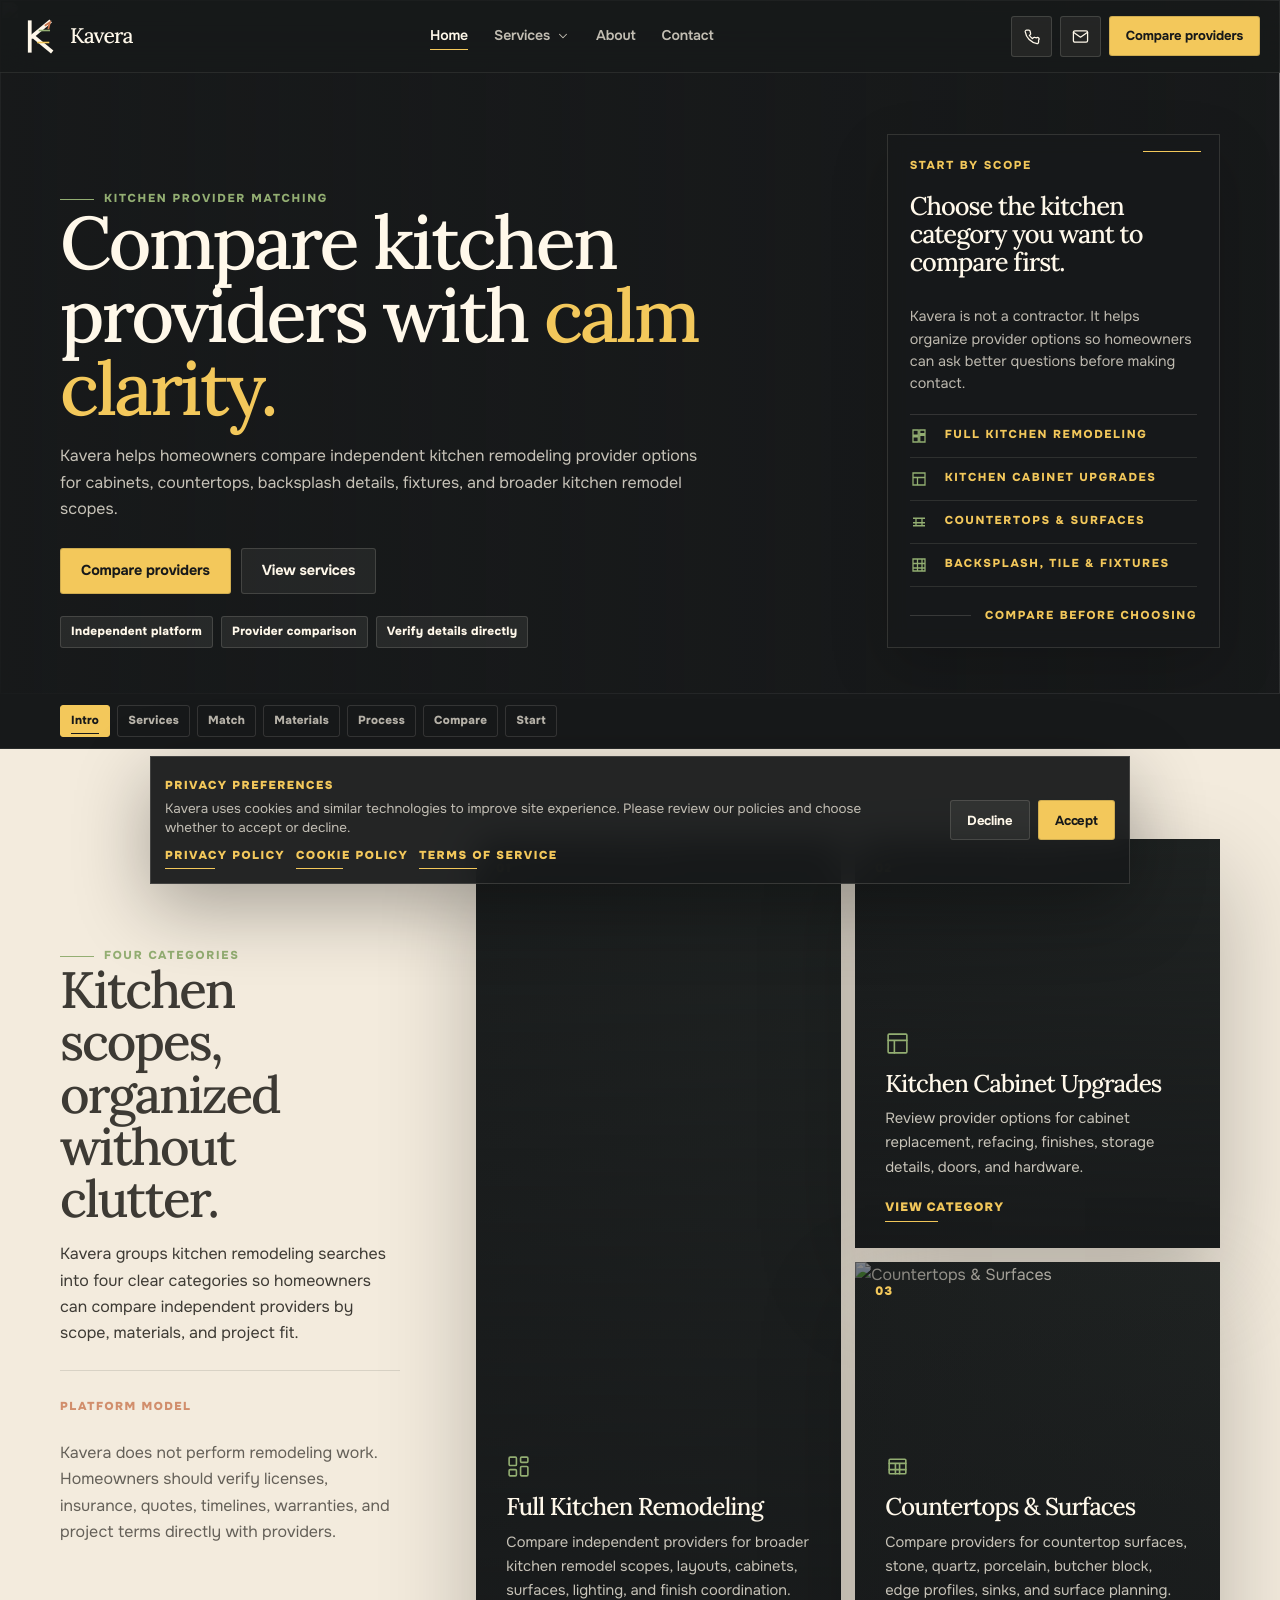
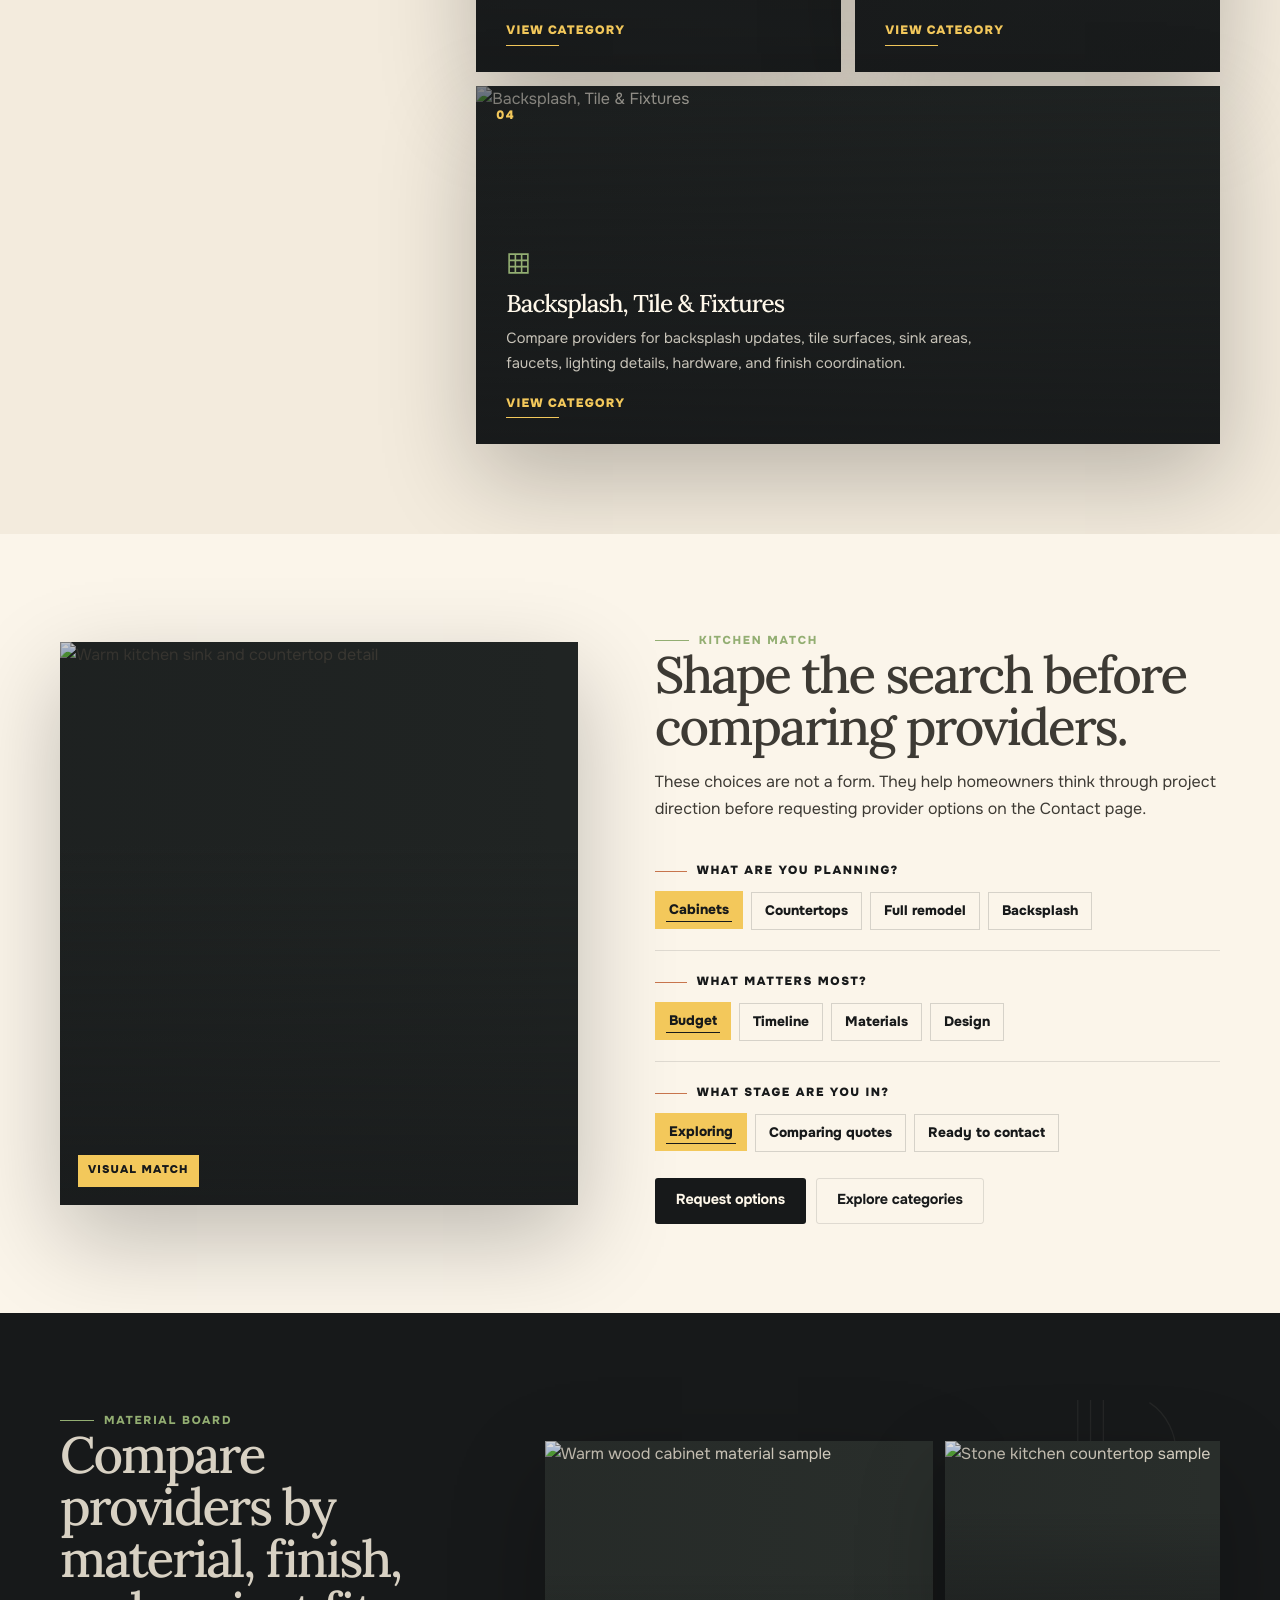
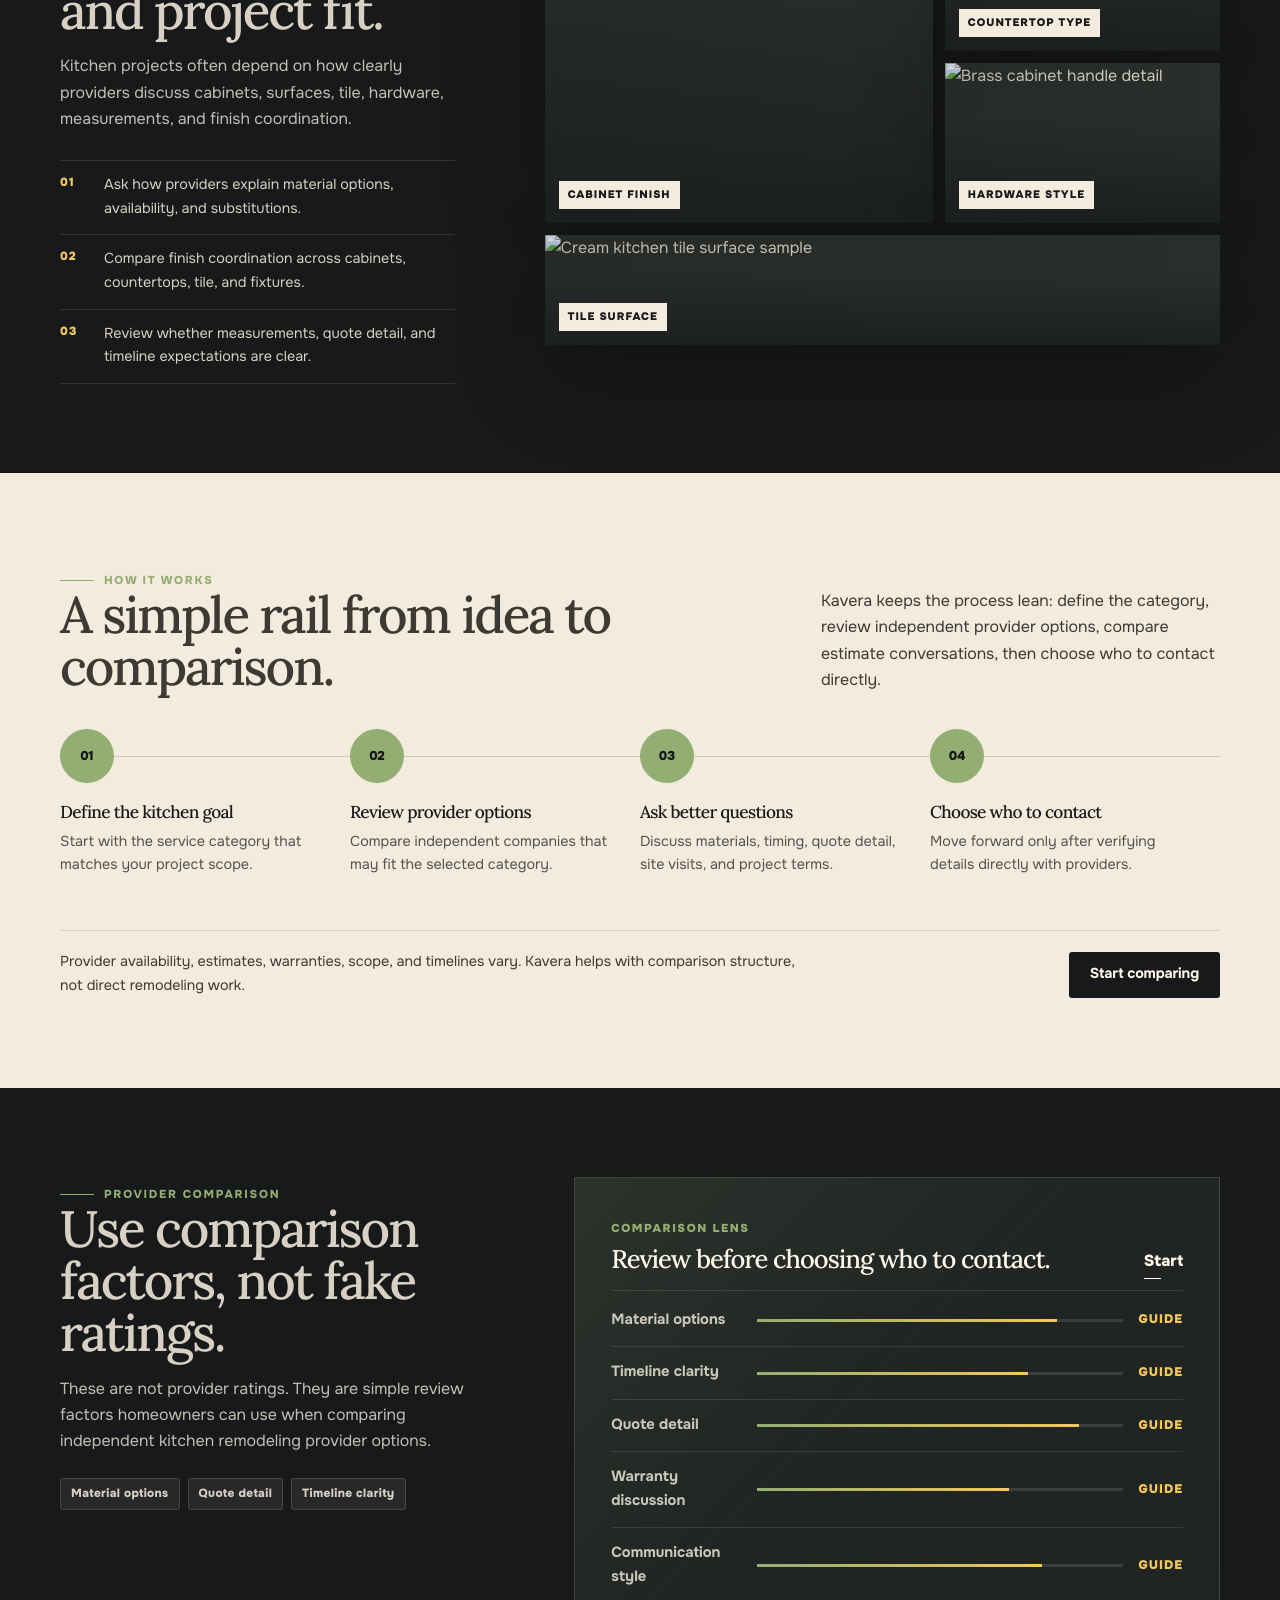
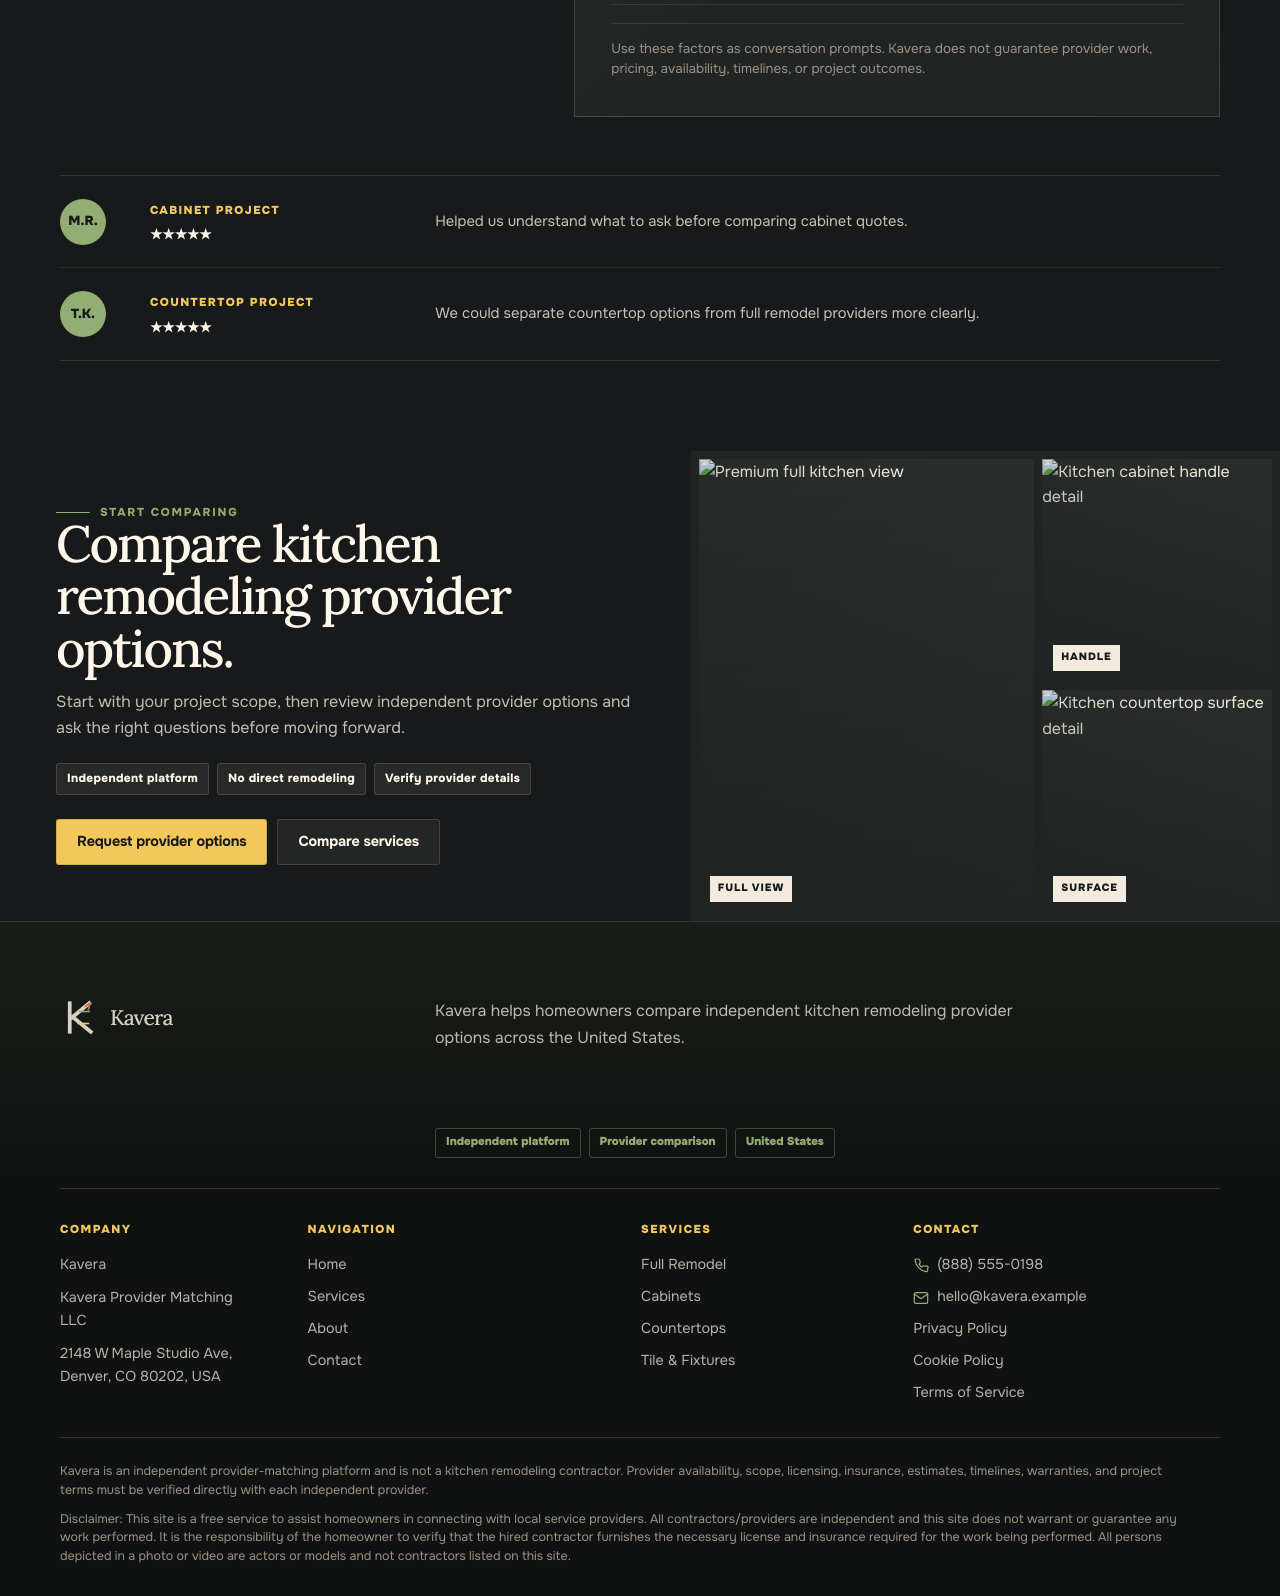
==== index.html @ 3f9db496 "add structure" ====
<!DOCTYPE html>
<html lang="en">

<head>
    <meta charset="UTF-8">
    <meta name="viewport" content="width=device-width, initial-scale=1.0">

    <title>Kavera | Compare Kitchen Remodeling Providers</title>
    <meta name="description"
        content="Compare independent kitchen remodeling provider options for cabinets, countertops, backsplash, fixtures, and full kitchen remodel projects.">

    <link rel="icon" type="image/svg+xml" href="./assets/icons/favicon.svg">
    <link rel="stylesheet" href="./css/style.css">
</head>

<body>
    <div data-site-header></div>

    <main id="main">
        <!-- =====================================================
      1. HERO
    ====================================================== -->
        <section class="page-hero home-hero" id="hero" aria-labelledby="home-hero-title">
            <div class="page-hero__bg" aria-hidden="true">
                <img src="./assets/images/hero-kitchen-main.jpg" alt="">
            </div>

            <div class="page-hero__inner">
                <div class="page-hero__content">
                    <span class="eyebrow">Kitchen provider matching</span>

                    <h1 class="home-hero__title" id="home-hero-title">
                        Compare kitchen providers with <em>calm clarity.</em>
                    </h1>

                    <p>
                        Kavera helps homeowners compare independent kitchen remodeling provider options for cabinets,
                        countertops, backsplash details, fixtures, and broader kitchen remodel scopes.
                    </p>

                    <div class="page-hero__actions" aria-label="Primary actions">
                        <a class="button" href="contact.html#request">
                            <span>Compare providers</span>
                        </a>

                        <a class="button button--ghost" href="services.html">
                            <span>View services</span>
                        </a>
                    </div>

                    <div class="page-hero__badges" aria-label="Platform notes">
                        <span class="hero-badge">Independent platform</span>
                        <span class="hero-badge">Provider comparison</span>
                        <span class="hero-badge">Verify details directly</span>
                    </div>
                </div>

                <aside class="hero-panel home-hero__panel" aria-label="Kitchen service preview">
                    <span>Start by scope</span>

                    <strong>
                        Choose the kitchen category you want to compare first.
                    </strong>

                    <p>
                        Kavera is not a contractor. It helps organize provider options so homeowners can ask better
                        questions before making contact.
                    </p>

                    <div class="home-hero__service-line">
                        <a href="full-kitchen-remodeling.html">
                            <svg viewBox="0 0 24 24" aria-hidden="true">
                                <path d="M4 4h7v7H4zM13 4h7v5h-7zM13 11h7v9h-7zM4 13h7v7H4z" fill="none"
                                    stroke="currentColor"></path>
                            </svg>
                            <span>Full Kitchen Remodeling</span>
                        </a>

                        <a href="kitchen-cabinet-upgrades.html">
                            <svg viewBox="0 0 24 24" aria-hidden="true">
                                <path d="M4 4h16v16H4zM4 10h16M10 10v10" fill="none" stroke="currentColor"></path>
                            </svg>
                            <span>Kitchen Cabinet Upgrades</span>
                        </a>

                        <a href="countertops-surfaces.html">
                            <svg viewBox="0 0 24 24" aria-hidden="true">
                                <path d="M4 7h16M4 13h16M8 7v10M16 7v10M4 17h16" fill="none" stroke="currentColor">
                                </path>
                            </svg>
                            <span>Countertops &amp; Surfaces</span>
                        </a>

                        <a href="backsplash-tile-fixtures.html">
                            <svg viewBox="0 0 24 24" aria-hidden="true">
                                <path d="M4 4h16v16H4zM4 10h16M4 16h16M10 4v16M16 4v16" fill="none"
                                    stroke="currentColor"></path>
                            </svg>
                            <span>Backsplash, Tile &amp; Fixtures</span>
                        </a>
                    </div>

                    <div class="home-hero__micro">
                        <span>Compare before choosing</span>
                    </div>
                </aside>
            </div>
        </section>

        <div data-section-nav></div>

        <!-- =====================================================
      2. SERVICES OVERVIEW
    ====================================================== -->
        <section class="section section--cream home-services" id="services" aria-labelledby="home-services-title">
            <div class="container">
                <div class="home-services__layout">
                    <div class="home-services__intro">
                        <span class="eyebrow">Four categories</span>

                        <h2 id="home-services-title">
                            Kitchen scopes, organized without clutter.
                        </h2>

                        <p>
                            Kavera groups kitchen remodeling searches into four clear categories so homeowners can
                            compare
                            independent providers by scope, materials, and project fit.
                        </p>

                        <div class="home-services__intro-line" aria-hidden="true"></div>

                        <div class="home-services__note">
                            <span>Platform model</span>
                            <p>
                                Kavera does not perform remodeling work. Homeowners should verify licenses, insurance,
                                quotes, timelines, warranties, and project terms directly with providers.
                            </p>
                        </div>
                    </div>

                    <div class="home-services__editorial" data-service-panels></div>
                </div>
            </div>
        </section>

        <!-- =====================================================
      3. KITCHEN MATCH
    ====================================================== -->
        <section class="section section--card-light home-match" id="match" aria-labelledby="home-match-title">
            <div class="container">
                <div class="home-match__grid">
                    <figure class="home-match__photo">
                        <img src="./assets/images/detail-sink.jpg" alt="Warm kitchen sink and countertop detail"
                            loading="lazy">
                        <span class="home-match__photo-label">Visual match</span>
                    </figure>

                    <div class="home-match__content">
                        <span class="eyebrow">Kitchen match</span>

                        <h2 id="home-match-title">
                            Shape the search before comparing providers.
                        </h2>

                        <p>
                            These choices are not a form. They help homeowners think through project direction before
                            requesting provider options on the Contact page.
                        </p>

                        <div class="home-match__choices">
                            <div class="match-choice" data-choice-group>
                                <span class="match-choice__label">What are you planning?</span>

                                <div class="match-choice__options">
                                    <button class="match-choice__button is-active" type="button" data-choice
                                        aria-pressed="true">Cabinets</button>
                                    <button class="match-choice__button" type="button" data-choice
                                        aria-pressed="false">Countertops</button>
                                    <button class="match-choice__button" type="button" data-choice
                                        aria-pressed="false">Full remodel</button>
                                    <button class="match-choice__button" type="button" data-choice
                                        aria-pressed="false">Backsplash</button>
                                </div>
                            </div>

                            <div class="match-choice" data-choice-group>
                                <span class="match-choice__label">What matters most?</span>

                                <div class="match-choice__options">
                                    <button class="match-choice__button is-active" type="button" data-choice
                                        aria-pressed="true">Budget</button>
                                    <button class="match-choice__button" type="button" data-choice
                                        aria-pressed="false">Timeline</button>
                                    <button class="match-choice__button" type="button" data-choice
                                        aria-pressed="false">Materials</button>
                                    <button class="match-choice__button" type="button" data-choice
                                        aria-pressed="false">Design</button>
                                </div>
                            </div>

                            <div class="match-choice" data-choice-group>
                                <span class="match-choice__label">What stage are you in?</span>

                                <div class="match-choice__options">
                                    <button class="match-choice__button is-active" type="button" data-choice
                                        aria-pressed="true">Exploring</button>
                                    <button class="match-choice__button" type="button" data-choice
                                        aria-pressed="false">Comparing quotes</button>
                                    <button class="match-choice__button" type="button" data-choice
                                        aria-pressed="false">Ready to contact</button>
                                </div>
                            </div>
                        </div>

                        <div class="page-hero__actions">
                            <a class="button button--dark" href="contact.html#request">
                                <span>Request options</span>
                            </a>

                            <a class="button button--ghost" href="services.html">
                                <span>Explore categories</span>
                            </a>
                        </div>
                    </div>
                </div>
            </div>
        </section>

        <!-- =====================================================
      4. MATERIAL BOARD
    ====================================================== -->
        <section class="section section--dark home-materials" id="materials" aria-labelledby="home-materials-title">
            <svg class="kitchen-line-art home-line-art--right" viewBox="0 0 160 160" aria-hidden="true">
                <path d="M42 18v124M62 18v124M52 18v44M98 20c28 18 28 64 0 82v40" fill="none" stroke="currentColor">
                </path>
            </svg>

            <div class="container">
                <div class="home-materials__grid">
                    <div class="home-materials__content">
                        <span class="eyebrow">Material board</span>

                        <h2 id="home-materials-title">
                            Compare providers by material, finish, and project fit.
                        </h2>

                        <p>
                            Kitchen projects often depend on how clearly providers discuss cabinets, surfaces,
                            tile, hardware, measurements, and finish coordination.
                        </p>

                        <ul class="home-materials__list" aria-label="Material comparison ideas">
                            <li>
                                <span>01</span>
                                <p>Ask how providers explain material options, availability, and substitutions.</p>
                            </li>

                            <li>
                                <span>02</span>
                                <p>Compare finish coordination across cabinets, countertops, tile, and fixtures.</p>
                            </li>

                            <li>
                                <span>03</span>
                                <p>Review whether measurements, quote detail, and timeline expectations are clear.</p>
                            </li>
                        </ul>
                    </div>

                    <div class="material-stack" aria-label="Kitchen material composition">
                        <figure class="material-stack__piece material-stack__piece--large">
                            <img src="./assets/images/material-wood.jpg" alt="Warm wood cabinet material sample"
                                loading="lazy">
                            <span>Cabinet finish</span>
                        </figure>

                        <figure class="material-stack__piece">
                            <img src="./assets/images/material-marble.jpg" alt="Stone kitchen countertop sample"
                                loading="lazy">
                            <span>Countertop type</span>
                        </figure>

                        <figure class="material-stack__piece">
                            <img src="./assets/images/material-brass-handle.jpg" alt="Brass cabinet handle detail"
                                loading="lazy">
                            <span>Hardware style</span>
                        </figure>

                        <figure class="material-stack__piece material-stack__piece--wide">
                            <img src="./assets/images/material-cream-tile.jpg" alt="Cream kitchen tile surface sample"
                                loading="lazy">
                            <span>Tile surface</span>
                        </figure>
                    </div>
                </div>
            </div>
        </section>

        <!-- =====================================================
      5. PROCESS
    ====================================================== -->
        <section class="section section--cream home-process" id="process" aria-labelledby="home-process-title">
            <div class="container">
                <div class="home-process__top">
                    <div>
                        <span class="eyebrow">How it works</span>

                        <h2 id="home-process-title">
                            A simple rail from idea to comparison.
                        </h2>
                    </div>

                    <p>
                        Kavera keeps the process lean: define the category, review independent provider options,
                        compare estimate conversations, then choose who to contact directly.
                    </p>
                </div>

                <div class="process-rail" aria-label="Kavera comparison process">
                    <article class="process-step">
                        <span class="process-step__number">01</span>
                        <h3>Define the kitchen goal</h3>
                        <p>Start with the service category that matches your project scope.</p>
                    </article>

                    <article class="process-step">
                        <span class="process-step__number">02</span>
                        <h3>Review provider options</h3>
                        <p>Compare independent companies that may fit the selected category.</p>
                    </article>

                    <article class="process-step">
                        <span class="process-step__number">03</span>
                        <h3>Ask better questions</h3>
                        <p>Discuss materials, timing, quote detail, site visits, and project terms.</p>
                    </article>

                    <article class="process-step">
                        <span class="process-step__number">04</span>
                        <h3>Choose who to contact</h3>
                        <p>Move forward only after verifying details directly with providers.</p>
                    </article>
                </div>

                <div class="home-process__bottom">
                    <p>
                        Provider availability, estimates, warranties, scope, and timelines vary. Kavera helps with
                        comparison structure, not direct remodeling work.
                    </p>

                    <a class="button button--dark" href="contact.html#request">
                        <span>Start comparing</span>
                    </a>
                </div>
            </div>
        </section>

        <!-- =====================================================
      6. PROVIDER COMPARISON
    ====================================================== -->
        <section class="section section--dark home-compare" id="compare" aria-labelledby="home-compare-title">
            <div class="container">
                <div class="home-compare__grid">
                    <div class="home-compare__content">
                        <span class="eyebrow">Provider comparison</span>

                        <h2 id="home-compare-title">
                            Use comparison factors, not fake ratings.
                        </h2>

                        <p>
                            These are not provider ratings. They are simple review factors homeowners can use when
                            comparing independent kitchen remodeling provider options.
                        </p>

                        <div class="badge-row">
                            <span class="badge">Material options</span>
                            <span class="badge">Quote detail</span>
                            <span class="badge">Timeline clarity</span>
                        </div>
                    </div>

                    <div class="score-panel">
                        <div class="home-compare__head">
                            <div>
                                <span>Comparison lens</span>
                                <strong>Review before choosing who to contact.</strong>
                            </div>

                            <a class="text-link" href="contact.html#request">Start</a>
                        </div>

                        <div class="score-row">
                            <span>Material options</span>
                            <div class="score-line" data-score="82"></div>
                            <strong>Guide</strong>
                        </div>

                        <div class="score-row">
                            <span>Timeline clarity</span>
                            <div class="score-line" data-score="74"></div>
                            <strong>Guide</strong>
                        </div>

                        <div class="score-row">
                            <span>Quote detail</span>
                            <div class="score-line" data-score="88"></div>
                            <strong>Guide</strong>
                        </div>

                        <div class="score-row">
                            <span>Warranty discussion</span>
                            <div class="score-line" data-score="69"></div>
                            <strong>Guide</strong>
                        </div>

                        <div class="score-row">
                            <span>Communication style</span>
                            <div class="score-line" data-score="78"></div>
                            <strong>Guide</strong>
                        </div>

                        <p class="home-compare__note">
                            Use these factors as conversation prompts. Kavera does not guarantee provider work,
                            pricing, availability, timelines, or project outcomes.
                        </p>
                    </div>
                </div>

                <div class="home-proof" aria-label="Sample experience-style social proof">
                    <article class="home-proof__row">
                        <span class="home-proof__avatar">M.R.</span>

                        <div class="home-proof__meta">
                            <span>Cabinet project</span>
                            <strong>★★★★★</strong>
                        </div>

                        <p>
                            Helped us understand what to ask before comparing cabinet quotes.
                        </p>
                    </article>

                    <article class="home-proof__row">
                        <span class="home-proof__avatar">T.K.</span>

                        <div class="home-proof__meta">
                            <span>Countertop project</span>
                            <strong>★★★★★</strong>
                        </div>

                        <p>
                            We could separate countertop options from full remodel providers more clearly.
                        </p>
                    </article>
                </div>
            </div>
        </section>

        <!-- =====================================================
      7. COMPACT CTA
    ====================================================== -->
        <section class="compact-cta home-cta" id="start" aria-labelledby="home-cta-title">
            <div class="compact-cta__inner">
                <div class="compact-cta__content">
                    <span class="eyebrow">Start comparing</span>

                    <h2 id="home-cta-title">
                        Compare kitchen remodeling provider options.
                    </h2>

                    <p>
                        Start with your project scope, then review independent provider options and ask the right
                        questions before moving forward.
                    </p>

                    <div class="compact-cta__badges">
                        <span class="badge">Independent platform</span>
                        <span class="badge">No direct remodeling</span>
                        <span class="badge">Verify provider details</span>
                    </div>

                    <div class="compact-cta__actions">
                        <a class="button" href="contact.html#request">
                            <span>Request provider options</span>
                        </a>

                        <a class="button button--ghost" href="services.html">
                            <span>Compare services</span>
                        </a>
                    </div>
                </div>

                <div class="compact-cta__media" aria-label="Kitchen detail mosaic">
                    <figure class="home-cta__piece">
                        <img src="./assets/images/cta-kitchen-mosaic.jpg" alt="Premium full kitchen view"
                            loading="lazy">
                        <span class="home-cta__label">Full view</span>
                    </figure>

                    <figure class="home-cta__piece">
                        <img src="./assets/images/material-brass-handle.jpg" alt="Kitchen cabinet handle detail"
                            loading="lazy">
                        <span class="home-cta__label">Handle</span>
                    </figure>

                    <figure class="home-cta__piece">
                        <img src="./assets/images/material-marble.jpg" alt="Kitchen countertop surface detail"
                            loading="lazy">
                        <span class="home-cta__label">Surface</span>
                    </figure>
                </div>
            </div>
        </section>
    </main>

    <div data-site-footer></div>
    <div data-policy-banner></div>

    <script src="./js/config.js"></script>
    <script src="./js/main.js"></script>
    <script src="./js/home.js"></script>
</body>

</html>
---- css/style.css ----
@import url("https://fonts.googleapis.com/css2?family=Lora:wght@500&family=Onest:wght@400;500;600;700&display=swap");

@import url("./home.css");
@import url("./services.css");
@import url("./about.css");
@import url("./contact.css");
@import url("./service-page.css");
@import url("./legal.css");

:root {
    /* Base */
    --color-bg: #17191a;
    --color-bg-soft: #202423;
    --color-surface: #292e2b;
    --color-surface-2: #32382f;

    /* Light sections */
    --color-cream: #f3ebdd;
    --color-cream-soft: #e9ddc8;
    --color-card-light: #fbf5ea;

    /* Text */
    --color-heading-dark: #17191a;
    --color-heading-light: #fff8ea;
    --color-text-dark: #3d3a34;
    --color-text-light: #d8d1c3;
    --color-muted: #9a9285;

    /* Accents */
    --color-sage: #93ae72;
    --color-sage-dark: #61794d;
    --color-sage-soft: rgba(147, 174, 114, 0.18);

    --color-butter: #f3c85b;
    --color-butter-dark: #ddaa35;
    --color-butter-soft: rgba(243, 200, 91, 0.2);

    --color-clay: #c8754d;
    --color-clay-soft: rgba(200, 117, 77, 0.16);

    /* Lines / shadows */
    --color-border-light: rgba(23, 25, 26, 0.12);
    --color-border-dark: rgba(255, 248, 234, 0.14);
    --shadow-soft: 0 22px 54px rgba(0, 0, 0, 0.18);
    --shadow-photo: 0 34px 90px rgba(0, 0, 0, 0.24);

    /* Type */
    --font-heading: "Lora", serif;
    --font-body: "Onest", sans-serif;

    /* Layout */
    --container: min(1160px, calc(100vw - 40px));
    --container-wide: min(1360px, calc(100vw - 40px));
    --header-height: 72px;

    --radius-xs: 3px;
    --radius-sm: 6px;

    --ease: 220ms ease;
}

/* ==========================================================
   RESET / BASE
========================================================== */

*,
*::before,
*::after {
    box-sizing: border-box;
}

html {
    width: 100%;
    overflow-x: hidden;
    scroll-behavior: smooth;
    text-size-adjust: 100%;
}

body {
    width: 100%;
    min-width: 320px;
    margin: 0;
    overflow-x: hidden;
    color: var(--color-text-light);
    background: var(--color-bg);
    font-family: var(--font-body);
    font-size: 16px;
    line-height: 1.6;
    -webkit-font-smoothing: antialiased;
    text-rendering: geometricPrecision;
}

body.menu-open {
    overflow: hidden;
}

img,
svg,
picture,
video,
canvas {
    display: block;
    max-width: 100%;
}

img {
    height: auto;
    object-fit: cover;
}

button,
input,
select,
textarea {
    font: inherit;
}

button {
    border: 0;
    cursor: pointer;
}

a {
    color: inherit;
    text-decoration: none;
}

p,
h1,
h2,
h3,
h4,
figure {
    margin: 0;
}

ul,
ol {
    margin: 0;
    padding: 0;
}

li {
    list-style: none;
}

main {
    min-height: 60vh;
}

section {
    position: relative;
    scroll-margin-top: calc(var(--header-height) + 22px);
}

::selection {
    color: var(--color-heading-dark);
    background: var(--color-butter);
}

/* ==========================================================
   ACCESSIBILITY
========================================================== */

.skip-link {
    position: fixed;
    top: 14px;
    left: 14px;
    z-index: 9999;
    transform: translateY(-140%);
    padding: 10px 14px;
    color: var(--color-heading-dark);
    background: var(--color-butter);
    font-weight: 700;
    transition: transform var(--ease);
}

.skip-link:focus {
    transform: translateY(0);
}

:focus-visible {
    outline: 2px solid var(--color-butter);
    outline-offset: 4px;
}

.sr-only {
    position: absolute;
    width: 1px;
    height: 1px;
    padding: 0;
    overflow: hidden;
    white-space: nowrap;
    border: 0;
    clip: rect(0, 0, 0, 0);
}

/* ==========================================================
   TYPOGRAPHY
========================================================== */

h1,
h2,
h3,
h4 {
    font-family: var(--font-heading);
    font-weight: 500;
    letter-spacing: -0.04em;
}

h1 {
    max-width: 950px;
    font-size: clamp(2.55rem, 5.8vw, 5.55rem);
    line-height: 0.98;
}

h2 {
    font-size: clamp(2rem, 4vw, 3.9rem);
    line-height: 1.02;
}

h3 {
    font-size: clamp(1.24rem, 1.9vw, 1.9rem);
    line-height: 1.14;
}

p {
    font-size: clamp(1rem, 1.03vw, 1.06rem);
    line-height: 1.64;
}

.eyebrow,
.kicker,
.meta-label {
    display: inline-flex;
    align-items: center;
    gap: 10px;
    width: fit-content;
    color: var(--color-sage);
    font-size: 0.72rem;
    font-weight: 800;
    line-height: 1;
    letter-spacing: 0.15em;
    text-transform: uppercase;
    transition: color var(--ease);
}

.eyebrow::before,
.kicker::before,
.meta-label::before {
    content: "";
    width: 34px;
    height: 1px;
    background: currentColor;
    transition: width var(--ease);
}

.eyebrow:hover,
.kicker:hover,
.meta-label:hover {
    color: var(--color-butter);
}

.eyebrow:hover::before,
.kicker:hover::before,
.meta-label:hover::before {
    width: 54px;
}

/* ==========================================================
   LAYOUT
========================================================== */

.container {
    width: var(--container);
    margin-inline: auto;
}

.container-wide {
    width: var(--container-wide);
    margin-inline: auto;
}

.section {
    padding: clamp(58px, 7vw, 96px) 0;
}

.section--dark {
    color: var(--color-text-light);
    background: var(--color-bg);
}

.section--soft-dark {
    color: var(--color-text-light);
    background: var(--color-bg-soft);
}

.section--cream {
    color: var(--color-text-dark);
    background: var(--color-cream);
}

.section--card-light {
    color: var(--color-text-dark);
    background: var(--color-card-light);
}

.section-heading {
    max-width: 820px;
    margin-bottom: clamp(28px, 4vw, 48px);
}

.section-heading--split {
    display: grid;
    grid-template-columns: minmax(0, 0.78fr) minmax(280px, 0.46fr);
    gap: clamp(24px, 5vw, 76px);
    align-items: end;
    max-width: none;
}

.section-heading p {
    margin-top: 16px;
    color: inherit;
    opacity: 0.78;
}

.line-top {
    border-top: 1px solid currentColor;
    border-color: color-mix(in srgb, currentColor 14%, transparent);
}

.line-bottom {
    border-bottom: 1px solid currentColor;
    border-color: color-mix(in srgb, currentColor 14%, transparent);
}

/* ==========================================================
   BUTTONS
========================================================== */

.button {
    position: relative;
    display: inline-flex;
    align-items: center;
    justify-content: center;
    min-height: 46px;
    padding: 0 20px;
    overflow: hidden;
    isolation: isolate;
    color: var(--color-heading-dark);
    background: var(--color-butter);
    border: 1px solid rgba(23, 25, 26, 0.16);
    border-radius: var(--radius-xs);
    font-size: 0.9rem;
    font-weight: 700;
    letter-spacing: -0.01em;
    white-space: nowrap;
    transition:
        color var(--ease),
        background var(--ease),
        border-color var(--ease),
        transform var(--ease);
}

.button::before {
    content: "";
    position: absolute;
    left: 12px;
    right: 12px;
    bottom: 8px;
    z-index: -1;
    height: 1px;
    background: currentColor;
    transform: scaleX(0);
    transform-origin: left center;
    transition: transform var(--ease);
}

.button:hover {
    background: var(--color-butter-dark);
    transform: translateY(-1px);
}

.button:hover::before {
    transform: scaleX(1);
}

.button span {
    transition: color var(--ease);
}

.button--small {
    min-height: 40px;
    padding-inline: 16px;
    font-size: 0.82rem;
}

.button--dark {
    color: var(--color-heading-light);
    background: var(--color-bg);
    border-color: rgba(23, 25, 26, 0.2);
}

.button--dark:hover {
    color: var(--color-heading-dark);
    background: var(--color-sage);
    border-color: var(--color-sage);
}

.button--ghost {
    color: var(--color-heading-light);
    background: rgba(255, 248, 234, 0.06);
    border-color: var(--color-border-dark);
}

.button--ghost:hover {
    color: var(--color-heading-dark);
    background: var(--color-sage);
    border-color: var(--color-sage);
}

.section--cream .button--ghost,
.section--card-light .button--ghost {
    color: var(--color-heading-dark);
    background: transparent;
    border-color: var(--color-border-light);
}

.section--cream .button--ghost:hover,
.section--card-light .button--ghost:hover {
    background: var(--color-sage);
    border-color: var(--color-sage);
}

.text-link {
    position: relative;
    display: inline-flex;
    width: fit-content;
    align-items: center;
    gap: 8px;
    font-weight: 800;
    color: inherit;
}

.text-link::after {
    content: "";
    position: absolute;
    left: 0;
    bottom: -5px;
    width: 44%;
    height: 1px;
    background: currentColor;
    transition: width var(--ease);
}

.text-link:hover {
    color: var(--color-butter);
}

.text-link:hover::after {
    width: 100%;
}

/* ==========================================================
   SMALL UI / BADGES / SPANS
========================================================== */

.badge-row,
.chip-row {
    display: flex;
    flex-wrap: wrap;
    gap: 8px;
}

.badge,
.chip,
.hero-badge,
.service-chip {
    display: inline-flex;
    align-items: center;
    width: fit-content;
    min-height: 32px;
    padding: 0 10px;
    color: inherit;
    background: rgba(255, 248, 234, 0.07);
    border: 1px solid rgba(255, 248, 234, 0.14);
    border-radius: var(--radius-xs);
    font-size: 0.74rem;
    font-weight: 800;
    letter-spacing: 0.03em;
    transition:
        color var(--ease),
        background var(--ease),
        border-color var(--ease),
        transform var(--ease);
}

.badge:hover,
.chip:hover,
.hero-badge:hover,
.service-chip:hover {
    color: var(--color-heading-dark);
    background: var(--color-butter);
    border-color: var(--color-butter);
    transform: translateY(-1px);
}

.section--cream .badge,
.section--cream .chip,
.section--card-light .badge,
.section--card-light .chip {
    background: rgba(23, 25, 26, 0.04);
    border-color: var(--color-border-light);
}

/* ==========================================================
   HEADER
========================================================== */

.site-header {
    position: fixed;
    inset: 0 0 auto 0;
    z-index: 900;
    color: var(--color-heading-light);
    background: rgba(23, 25, 26, 0.76);
    border-bottom: 1px solid rgba(255, 248, 234, 0.08);
    backdrop-filter: blur(18px);
    transition:
        background var(--ease),
        border-color var(--ease),
        box-shadow var(--ease);
}

.site-header.is-scrolled {
    background: rgba(23, 25, 26, 0.94);
    border-color: rgba(255, 248, 234, 0.13);
    box-shadow: 0 18px 46px rgba(0, 0, 0, 0.2);
}

.site-header__inner {
    display: flex;
    align-items: center;
    justify-content: space-between;
    gap: 22px;
    width: var(--container-wide);
    min-height: var(--header-height);
    margin-inline: auto;
}

.brand-logo {
    display: inline-flex;
    align-items: center;
    gap: 11px;
    min-width: max-content;
    color: currentColor;
}

.brand-logo__mark {
    width: 39px;
    height: 39px;
    overflow: visible;
}

.brand-logo__mark path {
    fill: none;
    stroke-linecap: square;
    stroke-linejoin: miter;
    transition:
        stroke var(--ease),
        transform var(--ease),
        opacity var(--ease);
}

.brand-logo__main {
    stroke: currentColor;
    stroke-width: 5;
}

.brand-logo__detail {
    stroke: var(--color-sage);
    stroke-width: 2.1;
}

.brand-logo__detail--warm {
    stroke: var(--color-butter);
}

.brand-logo__accent {
    stroke: var(--color-clay);
    stroke-width: 2.3;
}

.brand-logo__text {
    font-family: var(--font-heading);
    font-size: 1.32rem;
    font-weight: 500;
    letter-spacing: -0.04em;
    transition: color var(--ease);
}

.brand-logo:hover {
    color: var(--color-sage);
}

.brand-logo:hover .brand-logo__detail {
    stroke: var(--color-butter);
    transform: translateX(2px);
}

.brand-logo:hover .brand-logo__detail--warm {
    stroke: var(--color-clay);
}

.brand-logo:hover .brand-logo__accent {
    stroke: var(--color-sage);
}

.site-nav {
    display: flex;
    align-items: center;
    gap: 2px;
}

.site-nav__item {
    position: relative;
}

.site-nav__link {
    position: relative;
    display: inline-flex;
    align-items: center;
    gap: 6px;
    min-height: 40px;
    padding: 0 12px;
    color: rgba(255, 248, 234, 0.74);
    font-size: 0.88rem;
    font-weight: 600;
    letter-spacing: -0.01em;
    transition: color var(--ease);
}

.site-nav__link::after {
    content: "";
    position: absolute;
    left: 12px;
    right: 12px;
    bottom: 6px;
    height: 1px;
    background: var(--color-butter);
    transform: scaleX(0);
    transform-origin: left center;
    transition: transform var(--ease);
}

.site-nav__link svg {
    width: 14px;
    height: 14px;
    stroke-width: 1.8;
    transition: transform var(--ease);
}

.site-nav__link:hover,
.site-nav__link.is-active {
    color: var(--color-heading-light);
}

.site-nav__link:hover::after,
.site-nav__link.is-active::after {
    transform: scaleX(1);
}

.has-dropdown.is-open .site-nav__link svg {
    transform: rotate(180deg);
}

.site-header__actions {
    display: flex;
    align-items: center;
    gap: 8px;
}

.icon-button {
    display: inline-flex;
    align-items: center;
    justify-content: center;
    width: 41px;
    height: 41px;
    color: var(--color-heading-light);
    background: rgba(255, 248, 234, 0.06);
    border: 1px solid var(--color-border-dark);
    border-radius: var(--radius-xs);
    transition:
        color var(--ease),
        background var(--ease),
        border-color var(--ease),
        transform var(--ease);
}

.icon-button svg {
    width: 17px;
    height: 17px;
    stroke-width: 1.8;
}

.icon-button:hover {
    color: var(--color-heading-dark);
    background: var(--color-sage);
    border-color: var(--color-sage);
    transform: translateY(-1px);
}

.mobile-menu-toggle {
    display: none;
    align-items: center;
    justify-content: center;
    width: 41px;
    height: 41px;
    color: var(--color-heading-light);
    background: rgba(255, 248, 234, 0.06);
    border: 1px solid var(--color-border-dark);
    border-radius: var(--radius-xs);
    transition:
        color var(--ease),
        background var(--ease),
        border-color var(--ease);
}

.mobile-menu-toggle svg {
    width: 20px;
    height: 20px;
}

.mobile-menu-toggle:hover {
    color: var(--color-heading-dark);
    background: var(--color-butter);
    border-color: var(--color-butter);
}

/* ==========================================================
   DESKTOP DROPDOWN
========================================================== */

.services-dropdown {
    position: absolute;
    top: calc(100% + 12px);
    left: 50%;
    width: min(560px, calc(100vw - 40px));
    padding: 18px;
    color: var(--color-heading-light);
    background:
        linear-gradient(135deg, rgba(255, 248, 234, 0.08), rgba(255, 248, 234, 0.03)),
        rgba(23, 25, 26, 0.9);
    border: 1px solid var(--color-border-dark);
    box-shadow: 0 34px 84px rgba(0, 0, 0, 0.28);
    backdrop-filter: blur(22px);
    opacity: 0;
    pointer-events: none;
    transform: translate(-50%, 10px);
    transition:
        opacity var(--ease),
        transform var(--ease);
}

.services-dropdown::before {
    content: "";
    position: absolute;
    top: -14px;
    left: 0;
    width: 100%;
    height: 14px;
}

.has-dropdown.is-open .services-dropdown {
    opacity: 1;
    pointer-events: auto;
    transform: translate(-50%, 0);
}

.services-dropdown__top {
    display: grid;
    grid-template-columns: 0.72fr 1fr;
    gap: 18px;
    padding-bottom: 14px;
    margin-bottom: 8px;
    border-bottom: 1px solid var(--color-border-dark);
}

.services-dropdown__top span {
    width: fit-content;
    color: var(--color-butter);
    font-size: 0.72rem;
    font-weight: 800;
    letter-spacing: 0.14em;
    text-transform: uppercase;
    transition: color var(--ease);
}

.services-dropdown__top span:hover {
    color: var(--color-sage);
}

.services-dropdown__top p {
    color: rgba(255, 248, 234, 0.7);
    font-size: 0.88rem;
    line-height: 1.5;
}

.services-dropdown__list {
    display: grid;
    grid-template-columns: repeat(2, minmax(0, 1fr));
    column-gap: 18px;
}

.services-dropdown__link {
    position: relative;
    display: grid;
    grid-template-columns: 27px minmax(0, 1fr);
    gap: 11px;
    padding: 12px 0;
    border-bottom: 1px solid rgba(255, 248, 234, 0.08);
}

.services-dropdown__link::after {
    content: "";
    position: absolute;
    left: 38px;
    right: 0;
    bottom: -1px;
    height: 1px;
    background: var(--color-butter);
    transform: scaleX(0);
    transform-origin: left center;
    transition: transform var(--ease);
}

.services-dropdown__link svg {
    width: 20px;
    height: 20px;
    color: var(--color-sage);
    stroke-width: 1.7;
    transition:
        color var(--ease),
        transform var(--ease);
}

.services-dropdown__link strong {
    display: block;
    margin-bottom: 3px;
    color: var(--color-heading-light);
    font-size: 0.92rem;
    font-weight: 700;
    letter-spacing: -0.02em;
}

.services-dropdown__link small {
    display: block;
    color: var(--color-muted);
    font-size: 0.78rem;
    line-height: 1.42;
}

.services-dropdown__link:hover::after {
    transform: scaleX(1);
}

.services-dropdown__link:hover svg {
    color: var(--color-butter);
    transform: translateX(2px);
}

/* ==========================================================
   MOBILE MENU
========================================================== */

.mobile-menu-backdrop {
    position: fixed;
    inset: 0;
    z-index: 940;
    background: rgba(0, 0, 0, 0.54);
    opacity: 0;
    transition: opacity var(--ease);
}

.mobile-menu-backdrop.is-visible {
    opacity: 1;
}

.mobile-menu {
    position: fixed;
    top: 0;
    right: 0;
    z-index: 950;
    width: min(410px, 100vw);
    height: 100dvh;
    padding: 18px;
    overflow-y: auto;
    color: var(--color-heading-light);
    background:
        linear-gradient(180deg, rgba(147, 174, 114, 0.09), transparent 36%),
        var(--color-bg);
    border-left: 1px solid var(--color-border-dark);
    box-shadow: -22px 0 76px rgba(0, 0, 0, 0.38);
    transform: translateX(104%);
    transition: transform 260ms ease;
}

.mobile-menu.is-open {
    transform: translateX(0);
}

.mobile-menu__head {
    display: flex;
    align-items: center;
    justify-content: space-between;
    gap: 16px;
    padding-bottom: 16px;
    border-bottom: 1px solid var(--color-border-dark);
}

.mobile-menu__close {
    display: inline-flex;
    align-items: center;
    justify-content: center;
    width: 40px;
    height: 40px;
    color: var(--color-heading-light);
    background: rgba(255, 248, 234, 0.06);
    border: 1px solid var(--color-border-dark);
    border-radius: var(--radius-xs);
    transition:
        color var(--ease),
        background var(--ease);
}

.mobile-menu__close:hover {
    color: var(--color-heading-dark);
    background: var(--color-butter);
}

.mobile-menu__nav {
    display: grid;
    gap: 0;
    padding: 18px 0;
}

.mobile-menu__link {
    position: relative;
    display: flex;
    align-items: center;
    min-height: 44px;
    color: rgba(255, 248, 234, 0.82);
    border-bottom: 1px solid rgba(255, 248, 234, 0.08);
}

.mobile-menu__link span {
    position: relative;
    font-weight: 700;
    transition:
        color var(--ease),
        padding-left var(--ease);
}

.mobile-menu__link span::after {
    content: "";
    position: absolute;
    left: 0;
    bottom: -5px;
    width: 0;
    height: 1px;
    background: currentColor;
    transition: width var(--ease);
}

.mobile-menu__link:hover span,
.mobile-menu__link.is-active span {
    color: var(--color-butter);
    padding-left: 6px;
}

.mobile-menu__link:hover span::after,
.mobile-menu__link.is-active span::after {
    width: 100%;
}

.mobile-menu__services {
    padding-bottom: 18px;
}

.mobile-menu__label {
    display: inline-flex;
    width: fit-content;
    margin-bottom: 10px;
    color: var(--color-sage);
    font-size: 0.72rem;
    font-weight: 800;
    letter-spacing: 0.14em;
    text-transform: uppercase;
    transition: color var(--ease);
}

.mobile-menu__label:hover {
    color: var(--color-butter);
}

.mobile-menu__service-list {
    display: grid;
    gap: 0;
    border-top: 1px solid rgba(255, 248, 234, 0.08);
}

.mobile-menu__service {
    display: grid;
    grid-template-columns: 26px minmax(0, 1fr);
    gap: 11px;
    align-items: center;
    min-height: 43px;
    border-bottom: 1px solid rgba(255, 248, 234, 0.08);
}

.mobile-menu__service svg {
    width: 18px;
    height: 18px;
    color: var(--color-sage);
    stroke-width: 1.8;
    transition:
        color var(--ease),
        transform var(--ease);
}

.mobile-menu__service span {
    font-size: 0.92rem;
    font-weight: 700;
    transition: color var(--ease);
}

.mobile-menu__service:hover svg {
    color: var(--color-butter);
    transform: translateX(2px);
}

.mobile-menu__service:hover span {
    color: var(--color-butter);
}

.mobile-menu__contact {
    display: grid;
    gap: 10px;
    padding: 16px 0;
    border-top: 1px solid var(--color-border-dark);
    border-bottom: 1px solid var(--color-border-dark);
}

.mobile-menu__contact a,
.mobile-menu__contact p {
    display: flex;
    align-items: center;
    gap: 10px;
    min-width: 0;
    color: rgba(255, 248, 234, 0.78);
}

.mobile-menu__contact svg {
    flex: 0 0 auto;
    width: 17px;
    height: 17px;
    color: var(--color-sage);
}

.mobile-menu__contact span {
    transition: color var(--ease);
}

.mobile-menu__contact a:hover span {
    color: var(--color-butter);
}

.mobile-menu__contact p {
    display: grid;
    gap: 2px;
}

.mobile-menu__contact p span {
    color: var(--color-muted);
    font-size: 0.72rem;
    font-weight: 800;
    letter-spacing: 0.13em;
    text-transform: uppercase;
}

.mobile-menu__contact strong {
    color: var(--color-heading-light);
    font-size: 0.92rem;
}

.mobile-menu__notice {
    margin-top: 14px;
    color: var(--color-muted);
    font-size: 0.78rem;
    line-height: 1.52;
}

/* ==========================================================
   HERO BASE
========================================================== */

.page-hero {
    position: relative;
    display: grid;
    align-items: end;
    min-height: clamp(500px, 64vh, 720px);
    padding: calc(var(--header-height) + 62px) 0 46px;
    overflow: hidden;
    color: var(--color-heading-light);
    background: var(--color-bg);
}

.page-hero--compact {
    min-height: clamp(430px, 56vh, 620px);
}

.page-hero__bg {
    position: absolute;
    inset: 0;
    z-index: 0;
}

.page-hero__bg img {
    width: 100%;
    height: 100%;
}

.page-hero__bg::after {
    content: "";
    position: absolute;
    inset: 0;
    background:
        linear-gradient(90deg, rgba(23, 25, 26, 0.92), rgba(23, 25, 26, 0.62) 46%, rgba(23, 25, 26, 0.32)),
        linear-gradient(180deg, rgba(23, 25, 26, 0.12), rgba(23, 25, 26, 0.82));
}

.page-hero__inner {
    position: relative;
    z-index: 2;
    display: grid;
    grid-template-columns: minmax(0, 0.92fr) minmax(280px, 0.42fr);
    gap: clamp(28px, 6vw, 90px);
    align-items: end;
    width: var(--container);
    margin-inline: auto;
}

.page-hero__content {
    max-width: 870px;
}

.page-hero__content p {
    max-width: 650px;
    margin-top: 18px;
    color: rgba(255, 248, 234, 0.76);
}

.page-hero__actions {
    display: flex;
    flex-wrap: wrap;
    gap: 10px;
    margin-top: 26px;
}

.page-hero__badges {
    display: flex;
    flex-wrap: wrap;
    gap: 8px;
    margin-top: 22px;
}

.hero-panel {
    position: relative;
    padding: 22px;
    color: var(--color-heading-light);
    background: rgba(23, 25, 26, 0.5);
    border: 1px solid rgba(255, 248, 234, 0.12);
    box-shadow: var(--shadow-soft);
    backdrop-filter: blur(10px);
}

.hero-panel::before {
    content: "";
    position: absolute;
    top: 16px;
    right: 18px;
    width: 58px;
    height: 1px;
    background: var(--color-butter);
}

.hero-panel span {
    width: fit-content;
    color: var(--color-butter);
    font-size: 0.72rem;
    font-weight: 800;
    letter-spacing: 0.14em;
    text-transform: uppercase;
    transition: color var(--ease);
}

.hero-panel span:hover {
    color: var(--color-sage);
}

.hero-panel p {
    margin-top: 12px;
    color: rgba(255, 248, 234, 0.72);
    font-size: 0.9rem;
    line-height: 1.55;
}

/* ==========================================================
   SECTION NAV
========================================================== */

.section-nav-wrap {
    position: relative;
    z-index: 30;
    color: var(--color-heading-light);
    background: var(--color-bg);
    border-bottom: 1px solid rgba(255, 248, 234, 0.08);
}

.section-nav {
    display: flex;
    flex-wrap: wrap;
    gap: 7px;
    width: var(--container);
    margin-inline: auto;
    padding: 11px 0;
}

.section-nav__link {
    position: relative;
    display: inline-flex;
    align-items: center;
    min-height: 32px;
    padding: 0 10px;
    color: rgba(255, 248, 234, 0.7);
    border: 1px solid rgba(255, 248, 234, 0.13);
    border-radius: var(--radius-xs);
    font-size: 0.73rem;
    font-weight: 800;
    letter-spacing: 0.03em;
    transition:
        color var(--ease),
        background var(--ease),
        border-color var(--ease);
}

.section-nav__link span {
    position: relative;
}

.section-nav__link span::after {
    content: "";
    position: absolute;
    left: 0;
    bottom: -4px;
    width: 0;
    height: 1px;
    background: currentColor;
    transition: width var(--ease);
}

.section-nav__link:hover,
.section-nav__link.is-active {
    color: var(--color-heading-dark);
    background: var(--color-butter);
    border-color: var(--color-butter);
}

.section-nav__link:hover span::after,
.section-nav__link.is-active span::after {
    width: 100%;
}

/* ==========================================================
   SERVICE PANELS — EDITORIAL, NOT HEAVY CARDS
========================================================== */

.service-panel {
    position: relative;
    min-height: 360px;
    overflow: hidden;
    color: var(--color-heading-light);
    background: var(--color-bg-soft);
    box-shadow: var(--shadow-photo);
}

.service-panel__link {
    position: absolute;
    inset: 0;
    display: grid;
    align-items: end;
    min-height: 100%;
    padding: clamp(20px, 3vw, 30px);
    isolation: isolate;
}

.service-panel img {
    position: absolute;
    inset: 0;
    z-index: -2;
    width: 100%;
    height: 100%;
    transition:
        transform 700ms ease,
        filter 700ms ease;
}

.service-panel__link::after {
    content: "";
    position: absolute;
    inset: 0;
    z-index: -1;
    background:
        linear-gradient(180deg, rgba(23, 25, 26, 0.08), rgba(23, 25, 26, 0.78)),
        linear-gradient(90deg, rgba(23, 25, 26, 0.5), rgba(23, 25, 26, 0.08));
}

.service-panel__number {
    position: absolute;
    top: 20px;
    left: 20px;
    color: var(--color-butter);
    font-size: 0.76rem;
    font-weight: 900;
    letter-spacing: 0.12em;
    transition:
        color var(--ease),
        transform var(--ease);
}

.service-panel__content {
    max-width: 520px;
}

.service-panel__content svg {
    width: 25px;
    height: 25px;
    margin-bottom: 14px;
    color: var(--color-sage);
    stroke-width: 1.55;
    transition:
        color var(--ease),
        transform var(--ease);
}

.service-panel__content p {
    max-width: 500px;
    margin-top: 10px;
    color: rgba(255, 248, 234, 0.76);
    font-size: 0.92rem;
}

.service-panel__more {
    position: relative;
    display: inline-flex;
    width: fit-content;
    margin-top: 18px;
    color: var(--color-butter);
    font-size: 0.76rem;
    font-weight: 900;
    letter-spacing: 0.1em;
    text-transform: uppercase;
    transition: color var(--ease);
}

.service-panel__more::after {
    content: "";
    position: absolute;
    left: 0;
    bottom: -5px;
    width: 44%;
    height: 1px;
    background: currentColor;
    transition: width var(--ease);
}

.service-panel:hover img {
    transform: scale(1.025);
    filter: saturate(1.06);
}

.service-panel:hover .service-panel__number {
    color: var(--color-sage);
    transform: translateX(3px);
}

.service-panel:hover svg {
    color: var(--color-butter);
    transform: translateY(-2px);
}

.service-panel:hover .service-panel__more::after {
    width: 100%;
}

/* ==========================================================
   EDITORIAL SPLITS / MEDIA BLOCKS
========================================================== */

.editorial-split {
    display: grid;
    grid-template-columns: minmax(0, 0.78fr) minmax(320px, 0.62fr);
    gap: clamp(30px, 6vw, 82px);
    align-items: center;
}

.editorial-split--reverse {
    grid-template-columns: minmax(320px, 0.62fr) minmax(0, 0.78fr);
}

.editorial-split__media {
    position: relative;
    min-height: clamp(330px, 42vw, 560px);
    overflow: hidden;
    background: var(--color-bg-soft);
    box-shadow: var(--shadow-photo);
}

.editorial-split__media img {
    width: 100%;
    height: 100%;
    min-height: inherit;
    transition:
        transform 700ms ease,
        filter 700ms ease;
}

.editorial-split__media::after {
    content: "";
    position: absolute;
    inset: 0;
    border: 1px solid rgba(255, 248, 234, 0.13);
    pointer-events: none;
}

.editorial-split__media:hover img {
    transform: scale(1.025);
    filter: saturate(1.05);
}

.editorial-split__content p {
    margin-top: 16px;
    color: inherit;
    opacity: 0.78;
}

.editorial-split__actions {
    display: flex;
    flex-wrap: wrap;
    gap: 10px;
    margin-top: 24px;
}

/* ==========================================================
   LINE PROCESS / SCORE ROWS
========================================================== */

.process-rail {
    position: relative;
    display: grid;
    grid-template-columns: repeat(4, minmax(0, 1fr));
    gap: 0;
    margin-top: 36px;
}

.process-rail::before {
    content: "";
    position: absolute;
    top: 27px;
    left: 0;
    right: 0;
    height: 1px;
    background: color-mix(in srgb, currentColor 20%, transparent);
}

.process-step {
    position: relative;
    padding-right: 22px;
}

.process-step__number {
    position: relative;
    z-index: 2;
    display: inline-flex;
    align-items: center;
    justify-content: center;
    width: 54px;
    height: 54px;
    margin-bottom: 20px;
    color: var(--color-heading-dark);
    background: var(--color-sage);
    border-radius: 999px;
    font-size: 0.8rem;
    font-weight: 900;
    transition:
        background var(--ease),
        transform var(--ease);
}

.process-step__number:hover {
    background: var(--color-butter);
    transform: translateY(-2px);
}

.process-step h3 {
    font-size: clamp(1.08rem, 1.35vw, 1.38rem);
}

.process-step p {
    margin-top: 8px;
    color: inherit;
    opacity: 0.72;
    font-size: 0.9rem;
}

.score-panel {
    padding: clamp(22px, 3.4vw, 36px);
    color: var(--color-heading-light);
    background:
        linear-gradient(135deg, rgba(147, 174, 114, 0.1), transparent 48%),
        var(--color-bg-soft);
    border: 1px solid var(--color-border-dark);
}

.score-row {
    display: grid;
    grid-template-columns: minmax(130px, 0.34fr) minmax(0, 1fr) auto;
    gap: 16px;
    align-items: center;
    padding: 14px 0;
    border-bottom: 1px solid rgba(255, 248, 234, 0.1);
}

.score-row:last-child {
    border-bottom: 0;
}

.score-row span {
    color: rgba(255, 248, 234, 0.76);
    font-size: 0.92rem;
    font-weight: 700;
    transition:
        color var(--ease),
        padding-left var(--ease);
}

.score-row:hover span {
    color: var(--color-butter);
    padding-left: 3px;
}

.score-line {
    position: relative;
    height: 3px;
    overflow: hidden;
    background: rgba(255, 248, 234, 0.12);
}

.score-line::after {
    content: "";
    position: absolute;
    inset: 0 auto 0 0;
    width: var(--score, 70%);
    background: linear-gradient(90deg, var(--color-sage), var(--color-butter));
}

.score-row strong {
    color: var(--color-butter);
    font-size: 0.78rem;
    font-weight: 900;
    letter-spacing: 0.08em;
    text-transform: uppercase;
}

/* ==========================================================
   FAQ
========================================================== */

.faq-list {
    display: grid;
    gap: 0;
    border-top: 1px solid currentColor;
    border-color: color-mix(in srgb, currentColor 15%, transparent);
}

.faq-item {
    border-bottom: 1px solid currentColor;
    border-color: color-mix(in srgb, currentColor 15%, transparent);
}

.faq-button {
    display: grid;
    grid-template-columns: 48px minmax(0, 1fr) 26px;
    align-items: center;
    gap: 14px;
    width: 100%;
    min-height: 68px;
    padding: 15px 0;
    color: inherit;
    background: transparent;
    text-align: left;
}

.faq-button__number {
    display: inline-flex;
    align-items: center;
    justify-content: center;
    width: 34px;
    height: 34px;
    color: var(--color-heading-dark);
    background: var(--color-sage);
    border-radius: 999px;
    font-size: 0.72rem;
    font-weight: 900;
    transition:
        background var(--ease),
        transform var(--ease);
}

.faq-button__text {
    font-family: var(--font-heading);
    font-size: clamp(1rem, 1.6vw, 1.35rem);
    font-weight: 500;
    line-height: 1.22;
    letter-spacing: -0.03em;
    transition: color var(--ease);
}

.faq-button svg {
    width: 20px;
    height: 20px;
    justify-self: end;
    color: var(--color-sage);
    stroke-width: 1.8;
    transition:
        color var(--ease),
        transform var(--ease);
}

.faq-button:hover .faq-button__number,
.faq-button[aria-expanded="true"] .faq-button__number {
    background: var(--color-butter);
    transform: translateY(-1px);
}

.faq-button:hover .faq-button__text,
.faq-button[aria-expanded="true"] .faq-button__text {
    color: var(--color-butter);
}

.faq-button:hover svg,
.faq-button[aria-expanded="true"] svg {
    color: var(--color-butter);
    transform: rotate(90deg);
}

.faq-panel {
    max-width: 780px;
    padding: 0 0 20px 62px;
    color: inherit;
    opacity: 0.76;
}

/* ==========================================================
   FORM BASE
========================================================== */

.form-shell {
    width: 100%;
    max-width: 560px;
    padding: clamp(22px, 3.2vw, 32px);
    color: var(--color-heading-dark);
    background: var(--color-card-light);
    border: 1px solid var(--color-border-light);
    box-shadow: 0 22px 54px rgba(23, 25, 26, 0.12);
}

.form-grid {
    display: grid;
    gap: 12px;
}

.form-field {
    display: grid;
    gap: 6px;
}

.form-field label {
    color: var(--color-heading-dark);
    font-size: 0.76rem;
    font-weight: 900;
    letter-spacing: 0.09em;
    text-transform: uppercase;
}

.form-field input,
.form-field select {
    width: 100%;
    min-height: 44px;
    padding: 0 13px;
    color: var(--color-heading-dark);
    background: #fffaf0;
    border: 1px solid rgba(23, 25, 26, 0.15);
    border-radius: var(--radius-xs);
    outline: 0;
    transition:
        border-color var(--ease),
        box-shadow var(--ease),
        background var(--ease);
}

.form-field select {
    appearance: none;
    padding-right: 42px;
    background-image:
        linear-gradient(45deg, transparent 50%, var(--color-heading-dark) 50%),
        linear-gradient(135deg, var(--color-heading-dark) 50%, transparent 50%);
    background-position:
        calc(100% - 19px) 19px,
        calc(100% - 13px) 19px;
    background-size: 6px 6px, 6px 6px;
    background-repeat: no-repeat;
}

.form-field input:focus,
.form-field select:focus {
    border-color: var(--color-sage-dark);
    box-shadow: 0 0 0 4px rgba(147, 174, 114, 0.18);
}

.form-note {
    margin-top: 14px;
    color: var(--color-text-dark);
    font-size: 0.82rem;
    line-height: 1.5;
    opacity: 0.78;
}

.form-message {
    min-height: 22px;
    margin-top: 12px;
    font-size: 0.86rem;
    font-weight: 800;
}

.form-message.is-success {
    color: var(--color-sage-dark);
}

.form-message.is-error {
    color: var(--color-clay);
}

/* ==========================================================
   COMPACT CTA
========================================================== */

.compact-cta {
    position: relative;
    overflow: hidden;
    color: var(--color-heading-light);
    background: var(--color-bg);
}

.compact-cta__inner {
    display: grid;
    grid-template-columns: minmax(0, 0.68fr) minmax(320px, 0.58fr);
    min-height: 310px;
}

.compact-cta__content {
    display: grid;
    align-content: center;
    padding: clamp(30px, 5vw, 56px);
}

.compact-cta__content p {
    max-width: 590px;
    margin-top: 14px;
    color: rgba(255, 248, 234, 0.74);
}

.compact-cta__badges {
    display: flex;
    flex-wrap: wrap;
    gap: 8px;
    margin-top: 22px;
}

.compact-cta__actions {
    display: flex;
    flex-wrap: wrap;
    gap: 10px;
    margin-top: 24px;
}

.compact-cta__media {
    position: relative;
    min-height: 310px;
    overflow: hidden;
    background: var(--color-bg-soft);
}

.compact-cta__media img {
    width: 100%;
    height: 100%;
    min-height: inherit;
    transition:
        transform 700ms ease,
        filter 700ms ease;
}

.compact-cta__media::after {
    content: "";
    position: absolute;
    inset: 0;
    background:
        linear-gradient(90deg, rgba(23, 25, 26, 0.72), rgba(23, 25, 26, 0.08)),
        linear-gradient(180deg, transparent, rgba(23, 25, 26, 0.4));
}

.compact-cta__media:hover img {
    transform: scale(1.025);
    filter: saturate(1.05);
}

/* ==========================================================
   COOKIE / POLICY BANNER
========================================================== */

.policy-banner {
    position: fixed;
    right: 16px;
    bottom: 16px;
    left: 16px;
    z-index: 980;
    display: grid;
    grid-template-columns: minmax(0, 1fr) auto;
    gap: 18px;
    align-items: center;
    max-width: 980px;
    margin-inline: auto;
    padding: 14px;
    color: var(--color-heading-light);
    background: rgba(23, 25, 26, 0.94);
    border: 1px solid var(--color-border-dark);
    box-shadow: 0 22px 76px rgba(0, 0, 0, 0.32);
    backdrop-filter: blur(16px);
}

.policy-banner__content span {
    display: inline-flex;
    width: fit-content;
    margin-bottom: 4px;
    color: var(--color-butter);
    font-size: 0.72rem;
    font-weight: 900;
    letter-spacing: 0.13em;
    text-transform: uppercase;
    transition: color var(--ease);
}

.policy-banner__content span:hover {
    color: var(--color-sage);
}

.policy-banner__content p {
    max-width: 740px;
    color: rgba(255, 248, 234, 0.72);
    font-size: 0.84rem;
    line-height: 1.45;
}

.policy-banner__links {
    display: flex;
    flex-wrap: wrap;
    gap: 11px;
    margin-top: 7px;
}

.policy-banner__links a {
    color: var(--color-sage);
    font-size: 0.78rem;
    font-weight: 800;
    transition: color var(--ease);
}

.policy-banner__links a span {
    position: relative;
}

.policy-banner__links a span::after {
    content: "";
    position: absolute;
    left: 0;
    bottom: -4px;
    width: 42%;
    height: 1px;
    background: currentColor;
    transition: width var(--ease);
}

.policy-banner__links a:hover {
    color: var(--color-butter);
}

.policy-banner__links a:hover span::after {
    width: 100%;
}

.policy-banner__actions {
    display: flex;
    gap: 8px;
}

/* ==========================================================
   FOOTER
========================================================== */

.site-footer {
    color: var(--color-text-light);
    background:
        linear-gradient(180deg, rgba(147, 174, 114, 0.07), transparent 38%),
        #101211;
    border-top: 1px solid var(--color-border-dark);
}

.site-footer__inner {
    padding: clamp(48px, 7vw, 76px) 0 30px;
}

.site-footer__brand {
    display: grid;
    grid-template-columns: minmax(220px, 0.38fr) minmax(0, 1fr);
    gap: clamp(24px, 6vw, 84px);
    align-items: start;
    padding-bottom: 30px;
    border-bottom: 1px solid var(--color-border-dark);
}

.site-footer__brand p {
    max-width: 620px;
    color: rgba(255, 248, 234, 0.72);
}

.site-footer__badges {
    grid-column: 2;
    display: flex;
    flex-wrap: wrap;
    gap: 8px;
}

.site-footer__badges span {
    display: inline-flex;
    align-items: center;
    min-height: 30px;
    padding: 0 10px;
    color: var(--color-sage);
    border: 1px solid rgba(147, 174, 114, 0.34);
    border-radius: var(--radius-xs);
    font-size: 0.72rem;
    font-weight: 900;
    transition:
        color var(--ease),
        background var(--ease),
        border-color var(--ease);
}

.site-footer__badges span:hover {
    color: var(--color-heading-dark);
    background: var(--color-butter);
    border-color: var(--color-butter);
}

.site-footer__columns {
    display: grid;
    grid-template-columns: 0.8fr 1.15fr 0.9fr 1.25fr;
    gap: clamp(22px, 4vw, 58px);
    padding: 32px 0;
    border-bottom: 1px solid var(--color-border-dark);
}

.site-footer__column {
    display: grid;
    align-content: start;
    gap: 9px;
}

.site-footer__label {
    width: fit-content;
    margin-bottom: 6px;
    color: var(--color-butter);
    font-size: 0.72rem;
    font-weight: 900;
    letter-spacing: 0.13em;
    text-transform: uppercase;
    transition: color var(--ease);
}

.site-footer__label:hover {
    color: var(--color-sage);
}

.site-footer__column a,
.site-footer__column p {
    display: inline-flex;
    align-items: center;
    gap: 8px;
    width: fit-content;
    min-width: 0;
    color: rgba(255, 248, 234, 0.7);
    font-size: 0.9rem;
    transition: color var(--ease);
}

.site-footer__column a span {
    position: relative;
}

.site-footer__column a span::after {
    content: "";
    position: absolute;
    left: 0;
    bottom: -4px;
    width: 0;
    height: 1px;
    background: currentColor;
    transition: width var(--ease);
}

.site-footer__column a:hover {
    color: var(--color-butter);
}

.site-footer__column a:hover span::after {
    width: 100%;
}

.site-footer__column svg {
    flex: 0 0 auto;
    width: 16px;
    height: 16px;
    color: var(--color-sage);
    stroke-width: 1.8;
}

.site-footer__legal {
    display: grid;
    gap: 10px;
    padding-top: 24px;
    color: var(--color-muted);
}

.site-footer__legal p {
    max-width: 1120px;
    font-size: 0.78rem;
    line-height: 1.5;
}

.site-footer__legal strong {
    color: var(--color-heading-light);
}

/* ==========================================================
   DECORATIVE LINE ART
========================================================== */

.kitchen-line-art {
    position: absolute;
    z-index: 0;
    pointer-events: none;
    color: currentColor;
    opacity: 0.07;
}

.kitchen-line-art svg,
.kitchen-line-art {
    width: clamp(110px, 16vw, 220px);
    height: auto;
}

.rail-line {
    position: relative;
}

.rail-line::before {
    content: "";
    position: absolute;
    inset: 0 0 auto 0;
    height: 1px;
    background: currentColor;
    opacity: 0.13;
}

/* ==========================================================
   RESPONSIVE
========================================================== */

@media (max-width: 1180px) {
    :root {
        --header-height: 68px;
    }

    .site-header__cta {
        display: none;
    }

    .site-footer__columns {
        grid-template-columns: repeat(2, minmax(0, 1fr));
    }

    .compact-cta__inner {
        grid-template-columns: 1fr;
    }

    .compact-cta__media {
        order: -1;
    }
}

@media (max-width: 980px) {

    .site-nav,
    .icon-button--desktop {
        display: none;
    }

    .mobile-menu-toggle {
        display: inline-flex;
    }

    .site-header__inner {
        gap: 12px;
    }

    .page-hero {
        min-height: auto;
        padding: calc(var(--header-height) + 54px) 0 38px;
    }

    .page-hero__inner {
        grid-template-columns: 1fr;
        gap: 28px;
    }

    .hero-panel {
        max-width: 620px;
    }

    .section-heading--split,
    .editorial-split,
    .editorial-split--reverse {
        grid-template-columns: 1fr;
    }

    .editorial-split--reverse .editorial-split__media {
        order: -1;
    }

    .process-rail {
        grid-template-columns: repeat(2, minmax(0, 1fr));
        gap: 30px 22px;
    }

    .process-rail::before {
        display: none;
    }

    .site-footer__brand {
        grid-template-columns: 1fr;
    }

    .site-footer__badges {
        grid-column: auto;
    }
}

@media (max-width: 760px) {
    :root {
        --container: min(100% - 28px, 1160px);
        --container-wide: min(100% - 28px, 1360px);
        --header-height: 64px;
    }

    .section {
        padding: 52px 0;
    }

    .brand-logo__mark {
        width: 35px;
        height: 35px;
    }

    .brand-logo__text {
        font-size: 1.16rem;
    }

    .icon-button,
    .mobile-menu-toggle {
        width: 39px;
        height: 39px;
    }

    .page-hero {
        padding: calc(var(--header-height) + 42px) 0 32px;
    }

    .page-hero__content p {
        margin-top: 15px;
    }

    .page-hero__actions {
        margin-top: 21px;
    }

    .page-hero__actions .button,
    .editorial-split__actions .button,
    .compact-cta__actions .button {
        width: 100%;
    }

    .section-nav {
        flex-wrap: nowrap;
        width: 100%;
        padding: 10px 14px;
        overflow-x: auto;
        scrollbar-width: none;
    }

    .section-nav::-webkit-scrollbar {
        display: none;
    }

    .section-nav__link {
        flex: 0 0 auto;
    }

    .service-panel {
        min-height: 310px;
    }

    .process-rail {
        grid-template-columns: 1fr;
        gap: 24px;
    }

    .process-step {
        padding-right: 0;
    }

    .score-row {
        grid-template-columns: 1fr;
        gap: 8px;
        padding: 13px 0;
    }

    .score-row strong {
        justify-self: start;
    }

    .faq-button {
        grid-template-columns: 40px minmax(0, 1fr) 24px;
        gap: 10px;
        min-height: 64px;
    }

    .faq-panel {
        padding-left: 50px;
    }

    .policy-banner {
        grid-template-columns: 1fr;
        right: 12px;
        bottom: 12px;
        left: 12px;
        gap: 12px;
    }

    .policy-banner__actions {
        display: grid;
        grid-template-columns: 1fr 1fr;
    }

    .policy-banner__actions .button {
        width: 100%;
        min-height: 42px;
    }

    .site-footer__columns {
        grid-template-columns: 1fr;
    }

    .compact-cta__content {
        padding: 28px 20px;
    }

    .compact-cta__media {
        min-height: 250px;
    }
}

@media (max-width: 430px) {
    h1 {
        font-size: clamp(2.2rem, 12vw, 3.1rem);
    }

    h2 {
        font-size: clamp(1.76rem, 9vw, 2.45rem);
    }

    .mobile-menu {
        padding: 16px;
    }

    .hero-panel {
        padding: 19px;
    }

    .service-panel {
        min-height: 290px;
    }

    .faq-panel {
        padding-left: 0;
    }
}

/* ==========================================================
   REDUCED MOTION
========================================================== */

@media (prefers-reduced-motion: reduce) {

    *,
    *::before,
    *::after {
        scroll-behavior: auto !important;
        transition-duration: 1ms !important;
        animation-duration: 1ms !important;
        animation-iteration-count: 1 !important;
    }
}
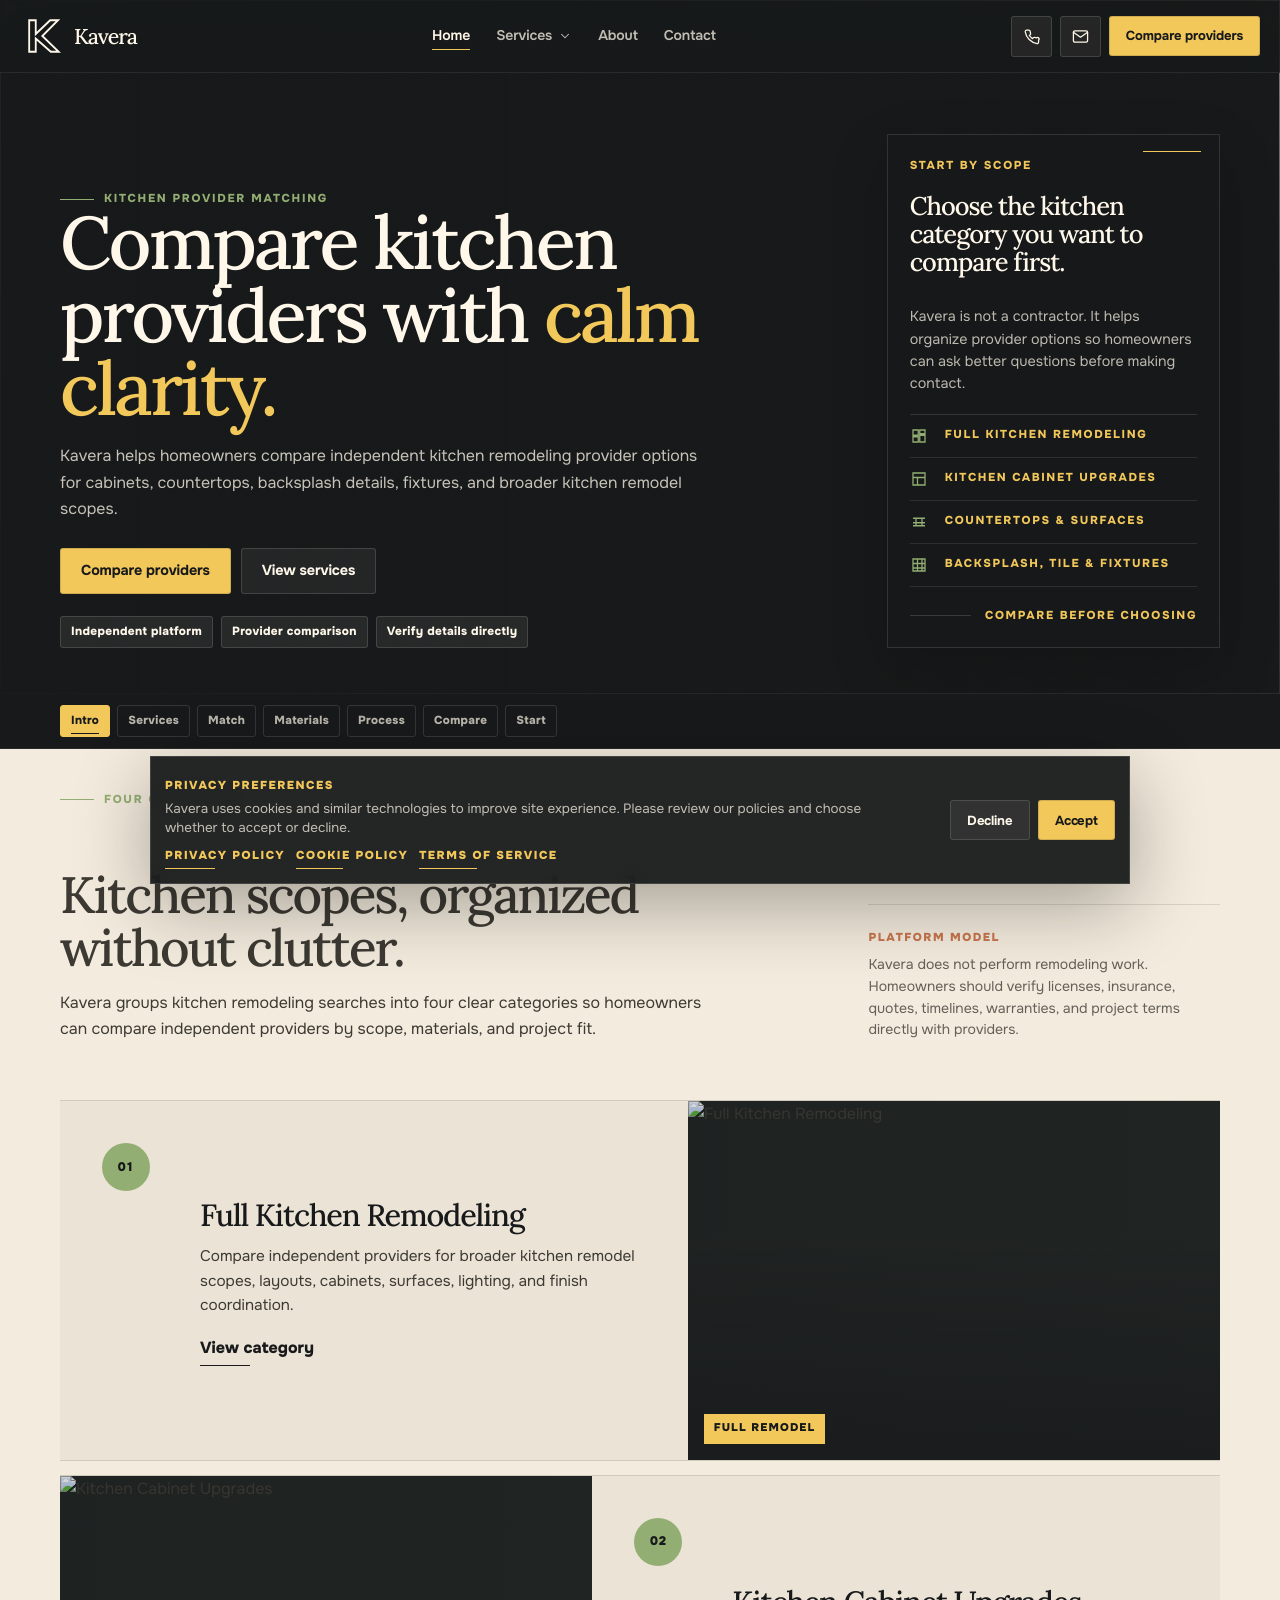
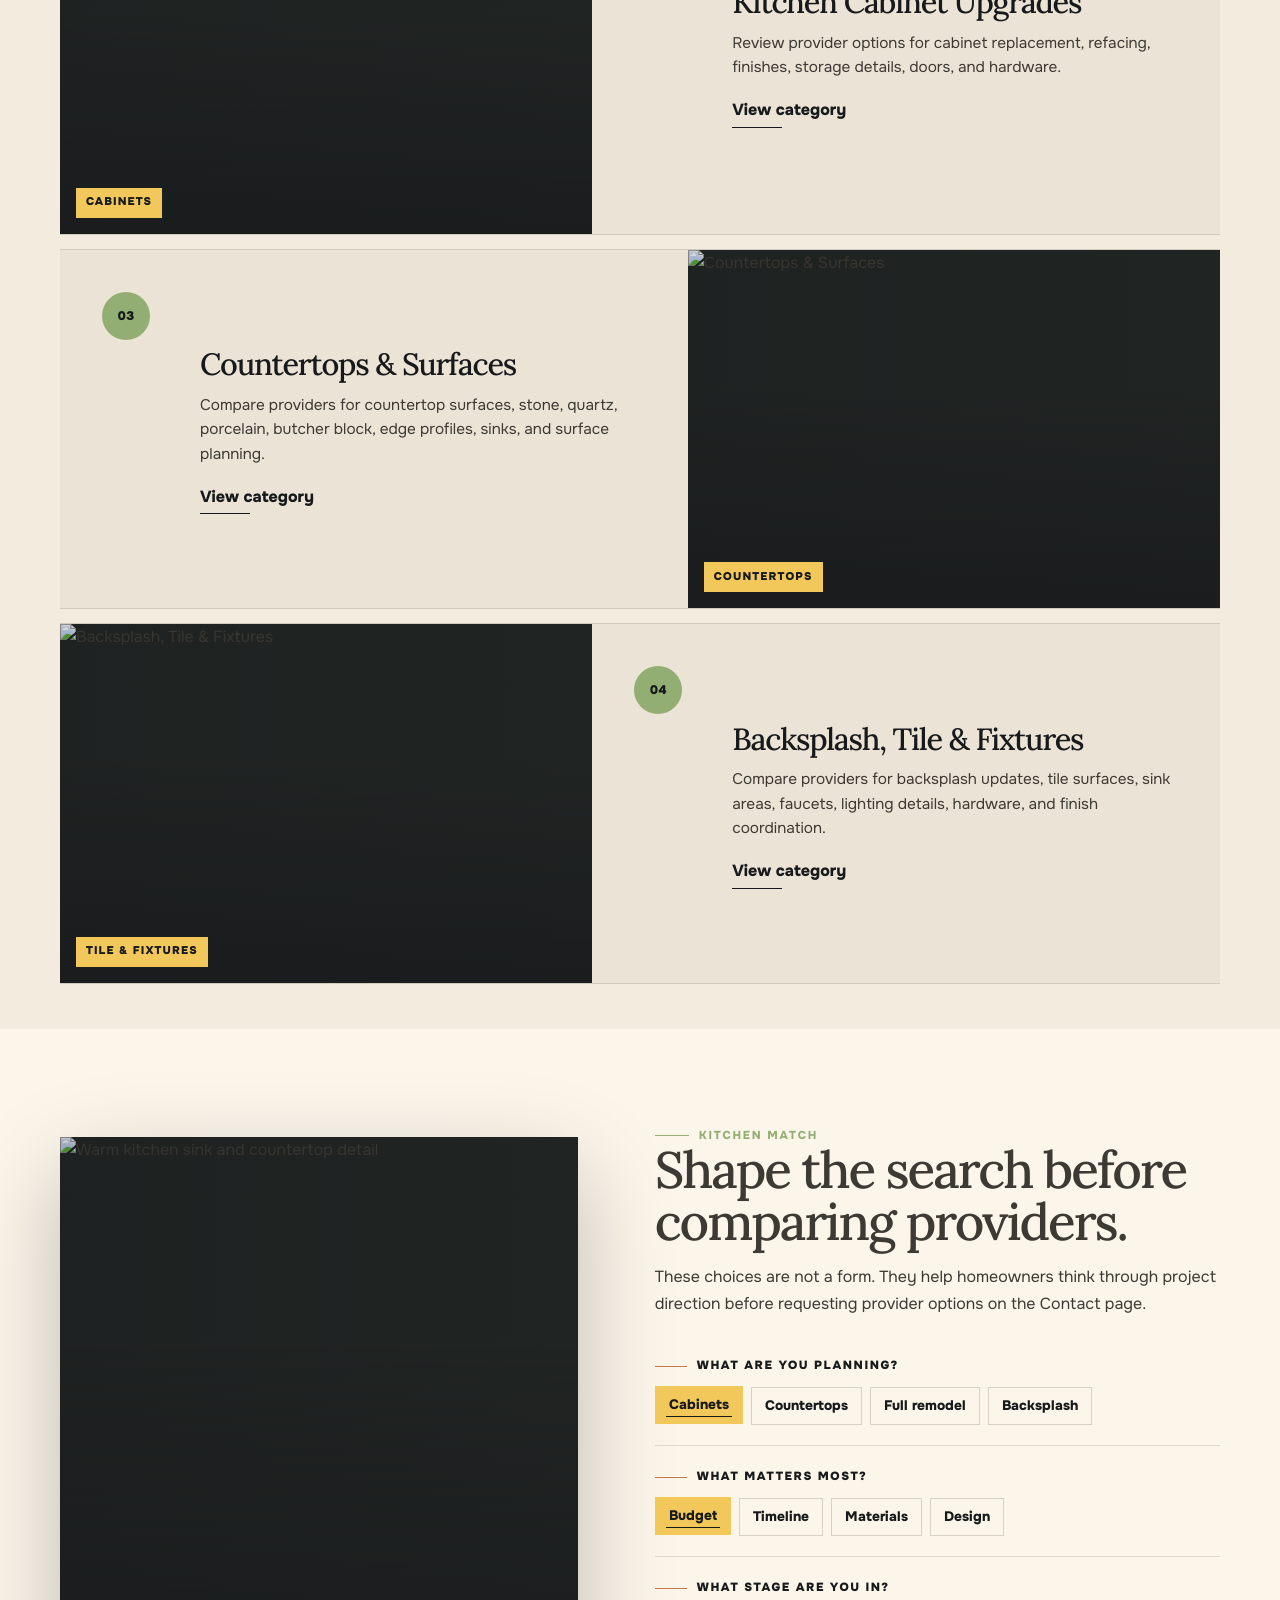
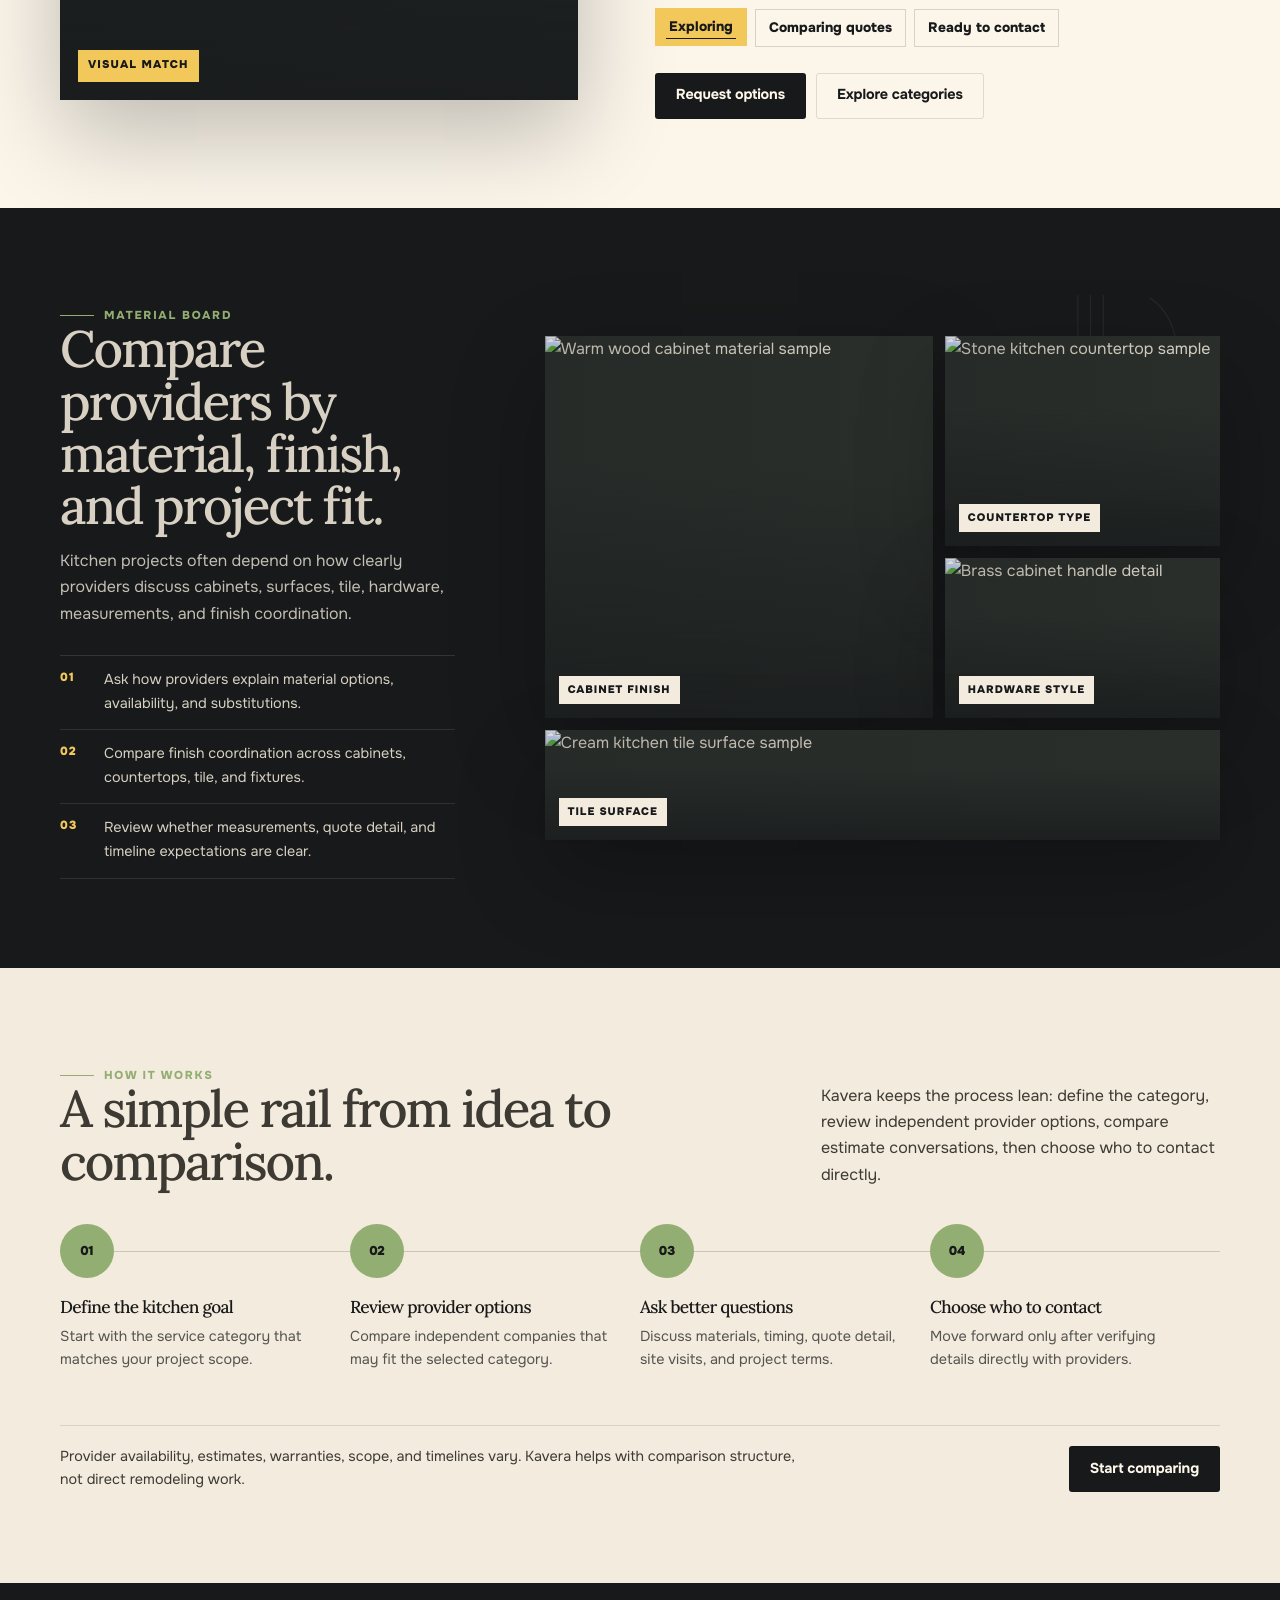
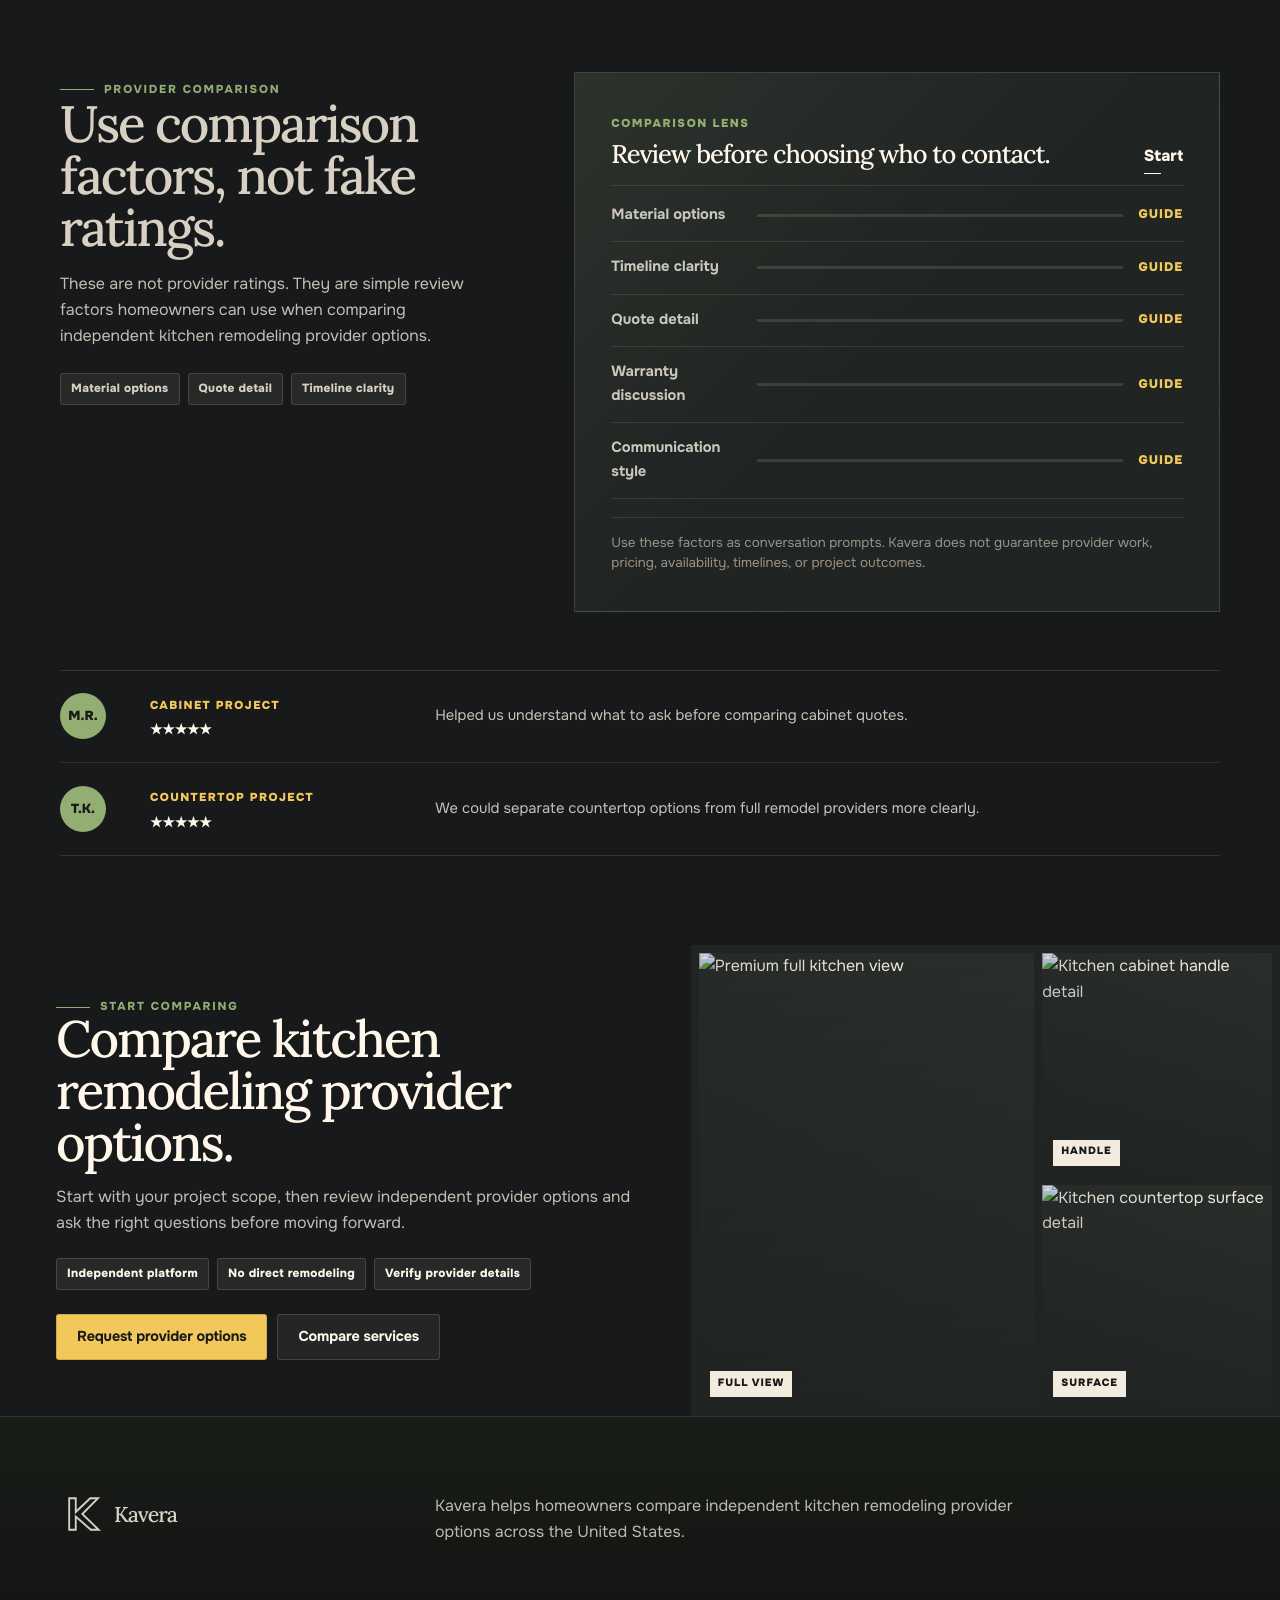
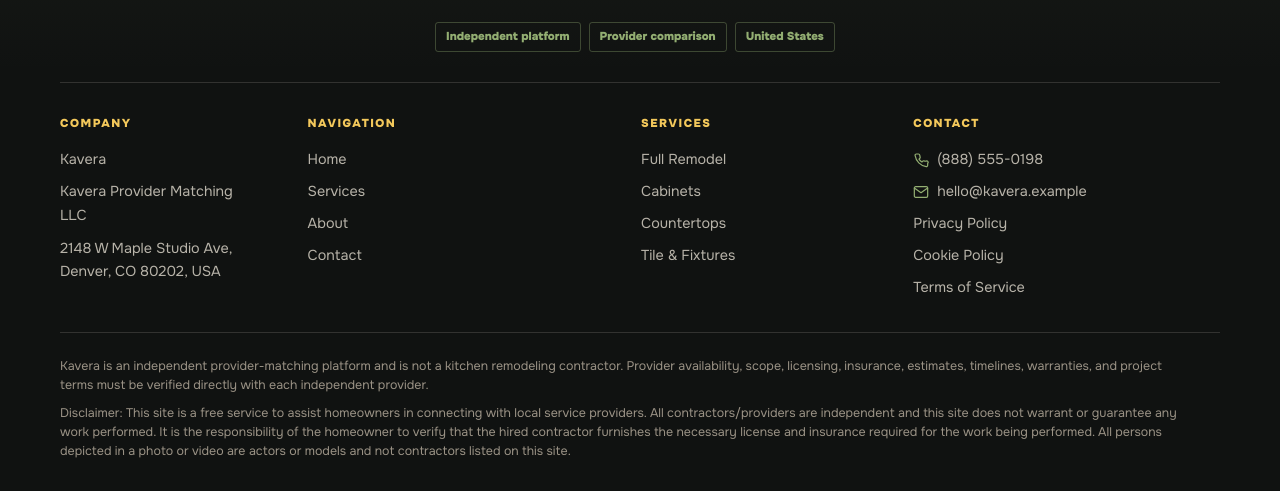
==== commit de9c0a31: "+" ====
--- a/index.html
+++ b/index.html
@@ -9,7 +9,7 @@
     <meta name="description"
         content="Compare independent kitchen remodeling provider options for cabinets, countertops, backsplash, fixtures, and full kitchen remodel projects.">
 
-    <link rel="icon" type="image/svg+xml" href="./assets/icons/favicon.svg">
+    <link rel="icon" type="image/svg+xml" href="./assets/icons/favicon.svg?v=10">
     <link rel="stylesheet" href="./css/style.css">
 </head>
 
@@ -109,40 +109,37 @@
 
         <div data-section-nav></div>
 
-        <!-- =====================================================
-      2. SERVICES OVERVIEW
-    ====================================================== -->
-        <section class="section section--cream home-services" id="services" aria-labelledby="home-services-title">
-            <div class="container">
-                <div class="home-services__layout">
-                    <div class="home-services__intro">
-                        <span class="eyebrow">Four categories</span>
-
-                        <h2 id="home-services-title">
-                            Kitchen scopes, organized without clutter.
-                        </h2>
-
-                        <p>
-                            Kavera groups kitchen remodeling searches into four clear categories so homeowners can
-                            compare
-                            independent providers by scope, materials, and project fit.
-                        </p>
-
-                        <div class="home-services__intro-line" aria-hidden="true"></div>
-
-                        <div class="home-services__note">
-                            <span>Platform model</span>
-                            <p>
-                                Kavera does not perform remodeling work. Homeowners should verify licenses, insurance,
-                                quotes, timelines, warranties, and project terms directly with providers.
-                            </p>
-                        </div>
-                    </div>
-
-                    <div class="home-services__editorial" data-service-panels></div>
-                </div>
-            </div>
-        </section>
+<!-- =====================================================
+  2. SERVICES OVERVIEW
+====================================================== -->
+<section class="section section--cream home-services" id="services" aria-labelledby="home-services-title">
+    <div class="container">
+        <div class="home-services__header">
+            <span class="eyebrow">Four categories</span>
+
+            <div class="home-services__heading">
+                <h2 id="home-services-title">
+                    Kitchen scopes, organized without clutter.
+                </h2>
+
+                <p>
+                    Kavera groups kitchen remodeling searches into four clear categories so homeowners can
+                    compare independent providers by scope, materials, and project fit.
+                </p>
+            </div>
+
+            <div class="home-services__note">
+                <span>Platform model</span>
+                <p>
+                    Kavera does not perform remodeling work. Homeowners should verify licenses, insurance,
+                    quotes, timelines, warranties, and project terms directly with providers.
+                </p>
+            </div>
+        </div>
+
+        <div class="home-services__split-list" data-home-service-split></div>
+    </div>
+</section>
 
         <!-- =====================================================
       3. KITCHEN MATCH
@@ -523,4 +520,4 @@
     <script src="./js/home.js"></script>
 </body>
 
-</html>+</html>
--- a/css/style.css
+++ b/css/style.css
@@ -2348,4 +2348,55 @@
         animation-duration: 1ms !important;
         animation-iteration-count: 1 !important;
     }
+}
+
+.brand-logo {
+    display: inline-flex;
+    align-items: center;
+    gap: 12px;
+    min-width: max-content;
+    color: currentColor;
+}
+
+.brand-logo__mark {
+    width: 42px;
+    height: 42px;
+    overflow: visible;
+}
+
+.brand-logo__outline {
+    fill: none;
+    stroke: currentColor;
+    stroke-width: 2.8;
+    stroke-linejoin: miter;
+    stroke-linecap: square;
+    transition:
+        stroke var(--ease),
+        filter var(--ease),
+        transform var(--ease);
+}
+
+.brand-logo__text {
+    font-family: var(--font-heading);
+    font-size: 1.34rem;
+    font-weight: 500;
+    letter-spacing: -0.045em;
+    transition:
+        color var(--ease),
+        transform var(--ease);
+}
+
+.brand-logo:hover {
+    color: var(--color-butter);
+}
+
+.brand-logo:hover .brand-logo__outline {
+    stroke: var(--color-sage);
+    filter: drop-shadow(0 0 10px rgba(147, 174, 114, 0.32));
+    transform: translateY(-1px);
+}
+
+.brand-logo:hover .brand-logo__text {
+    color: var(--color-butter);
+    transform: translateX(1px);
 }
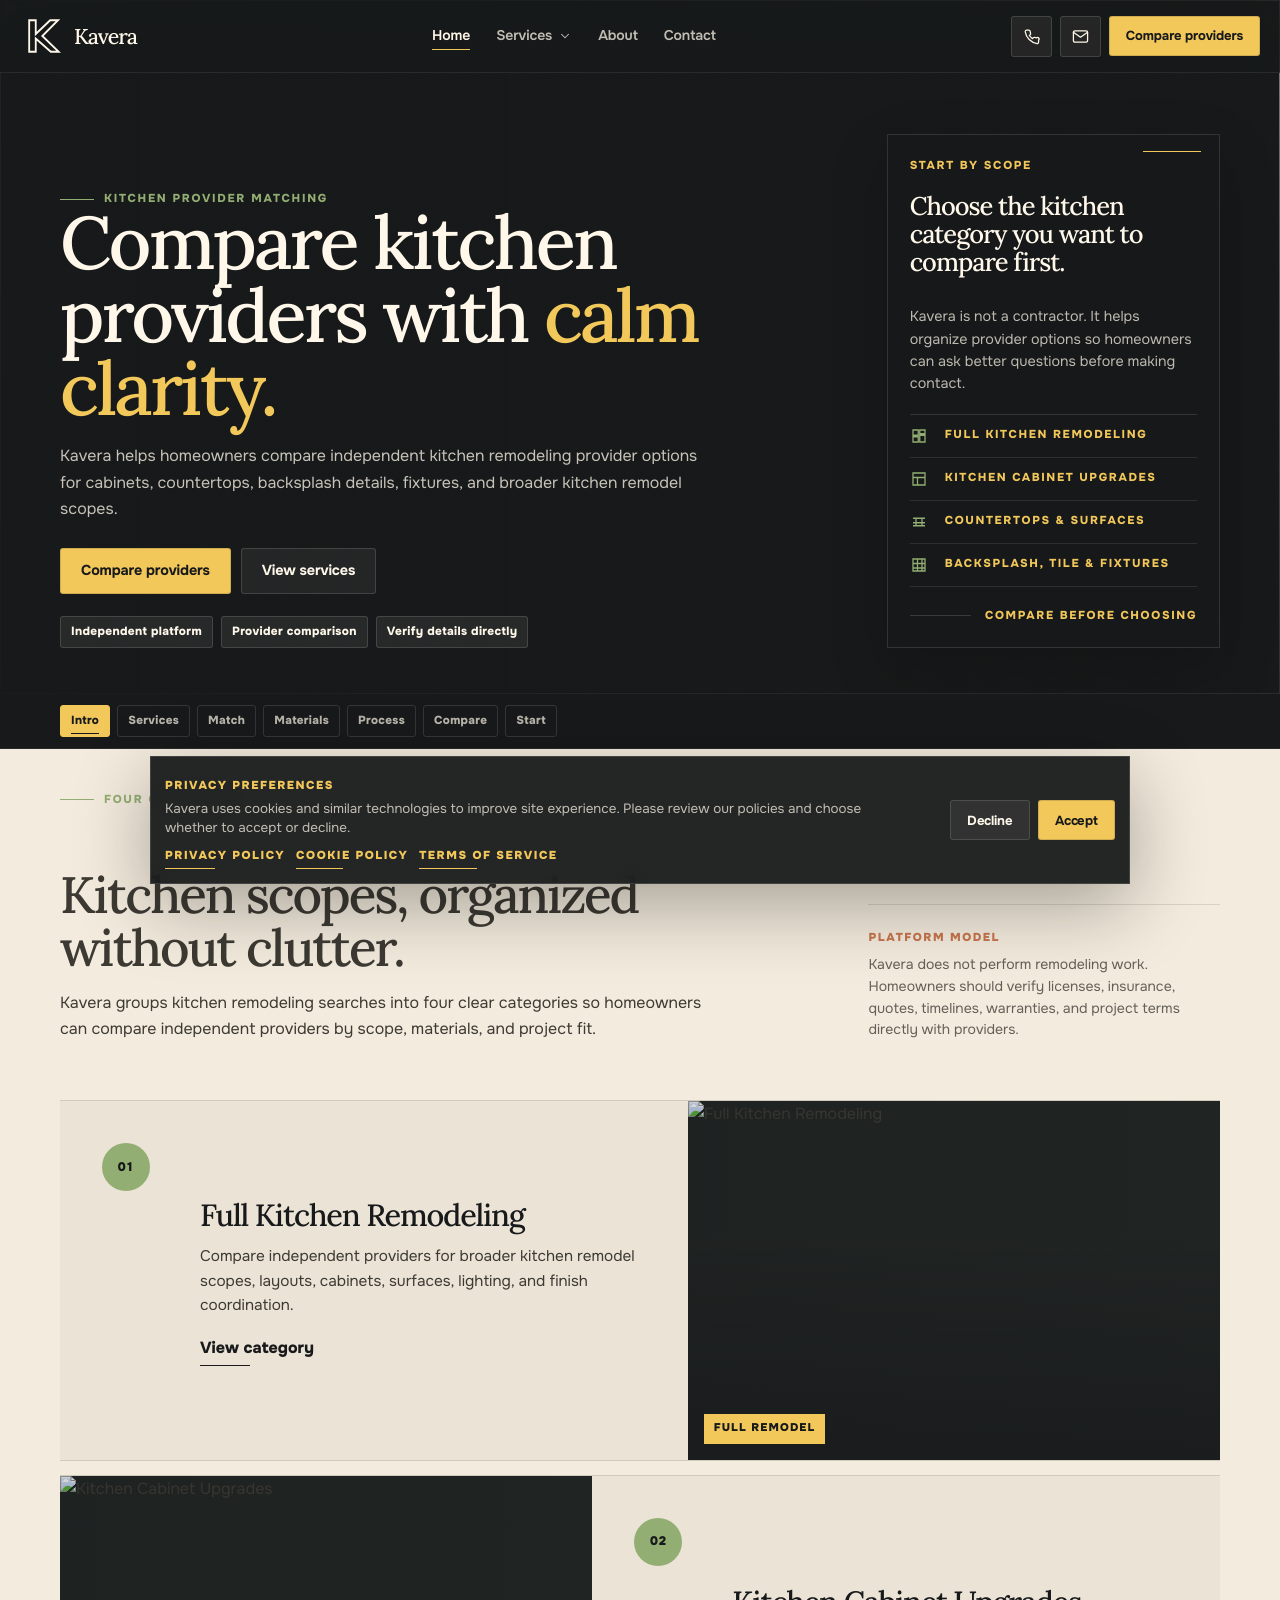
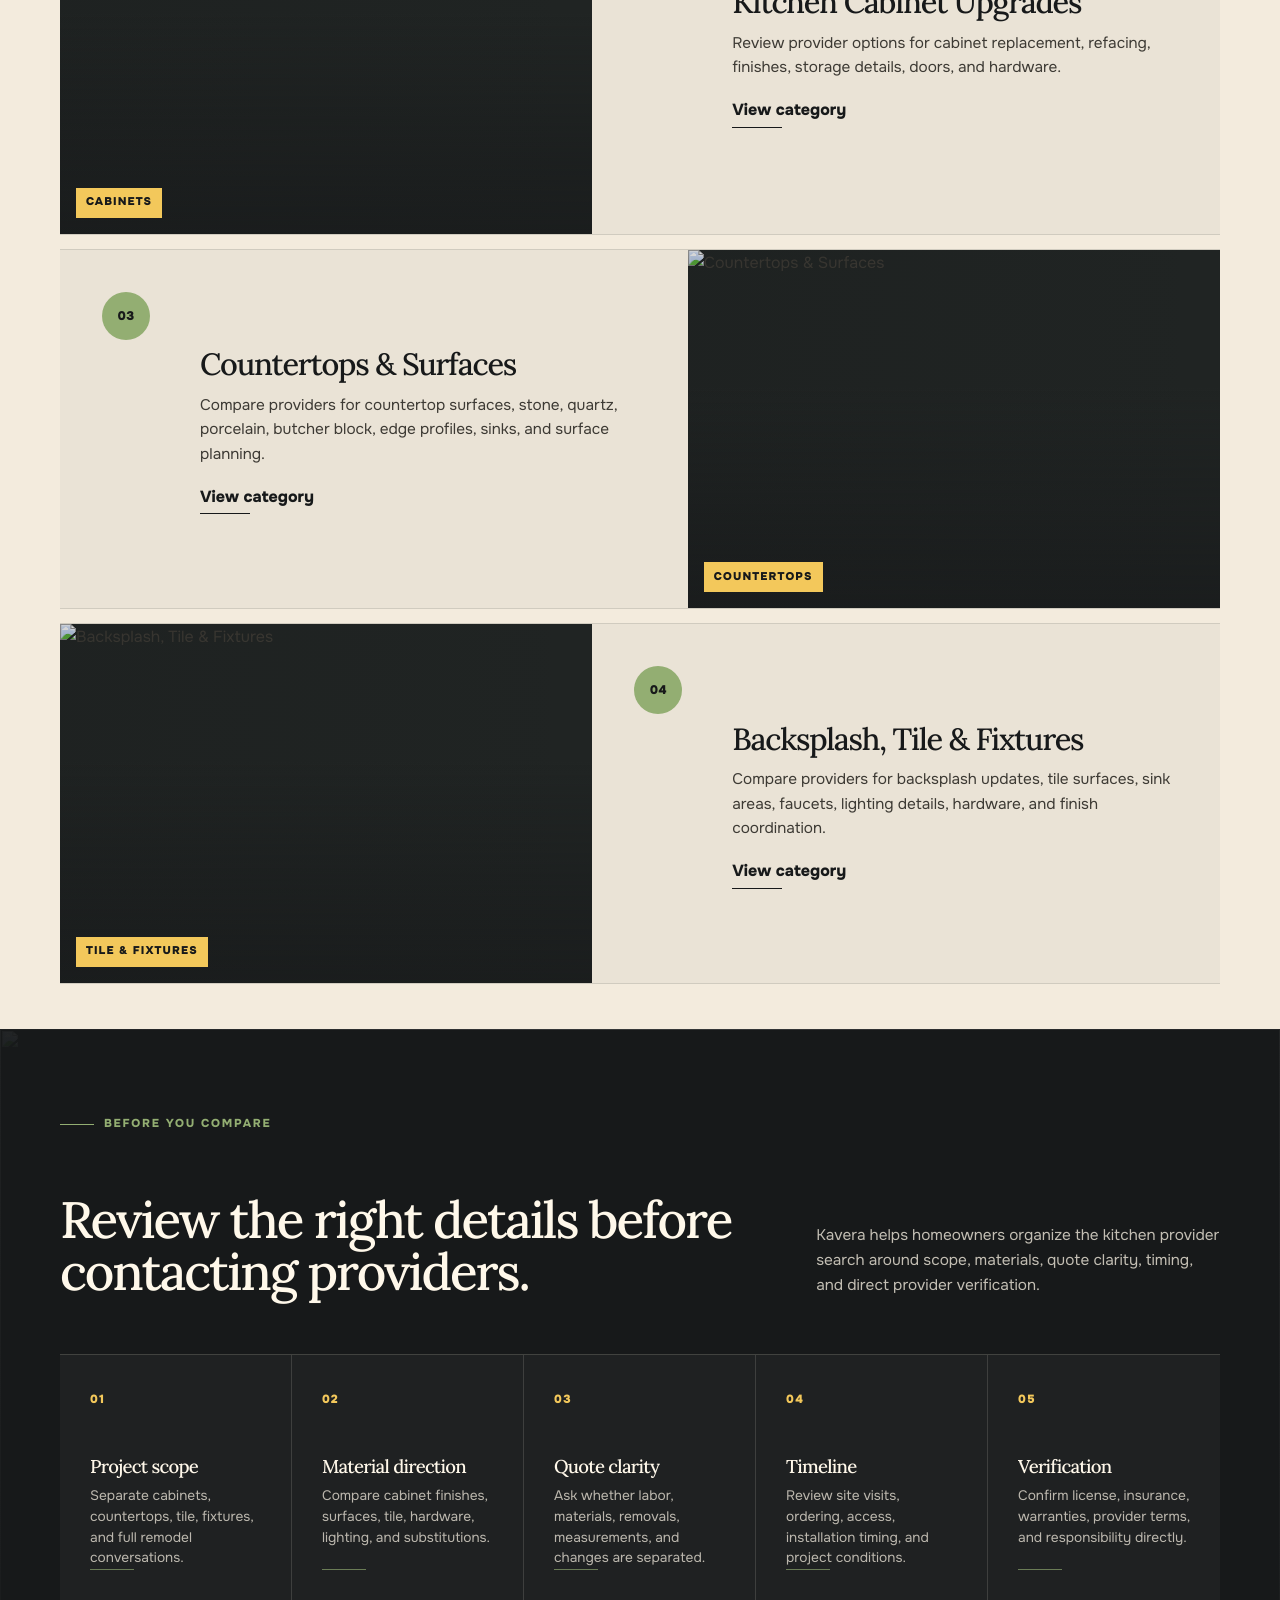
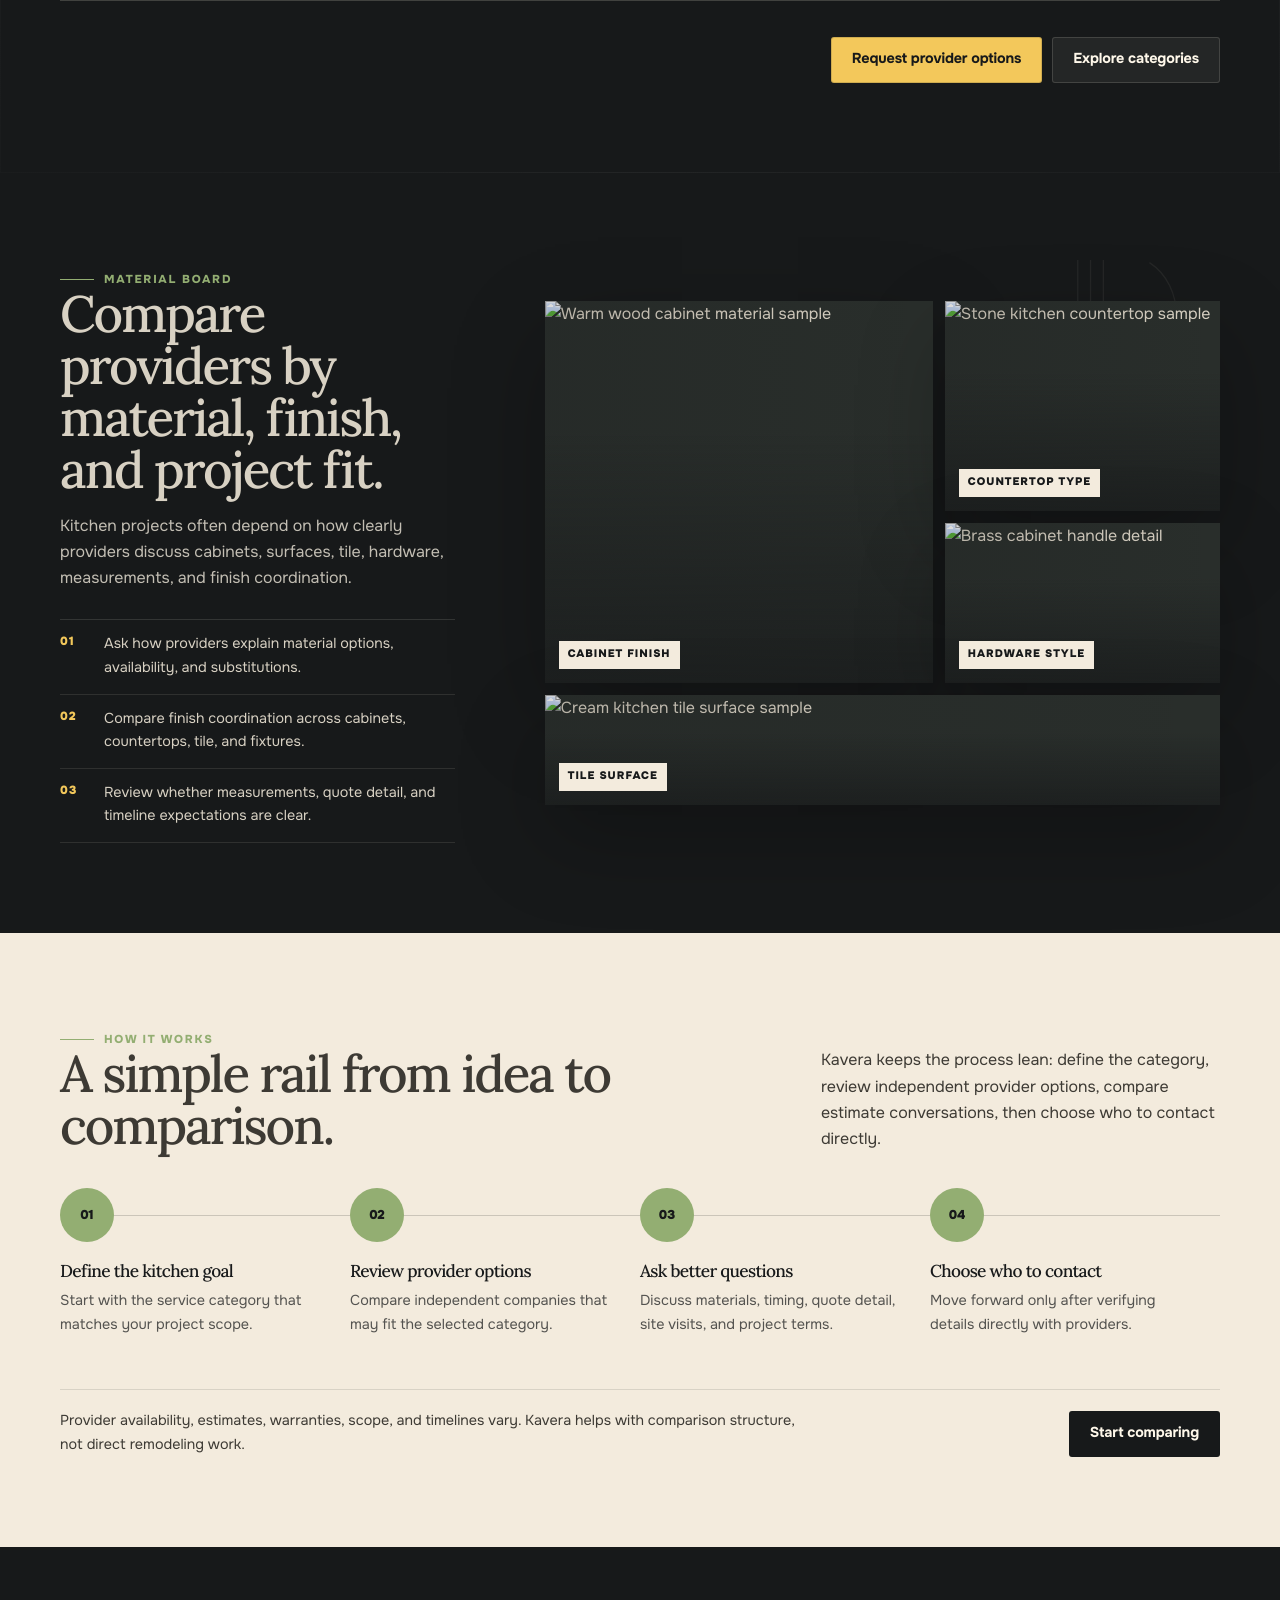
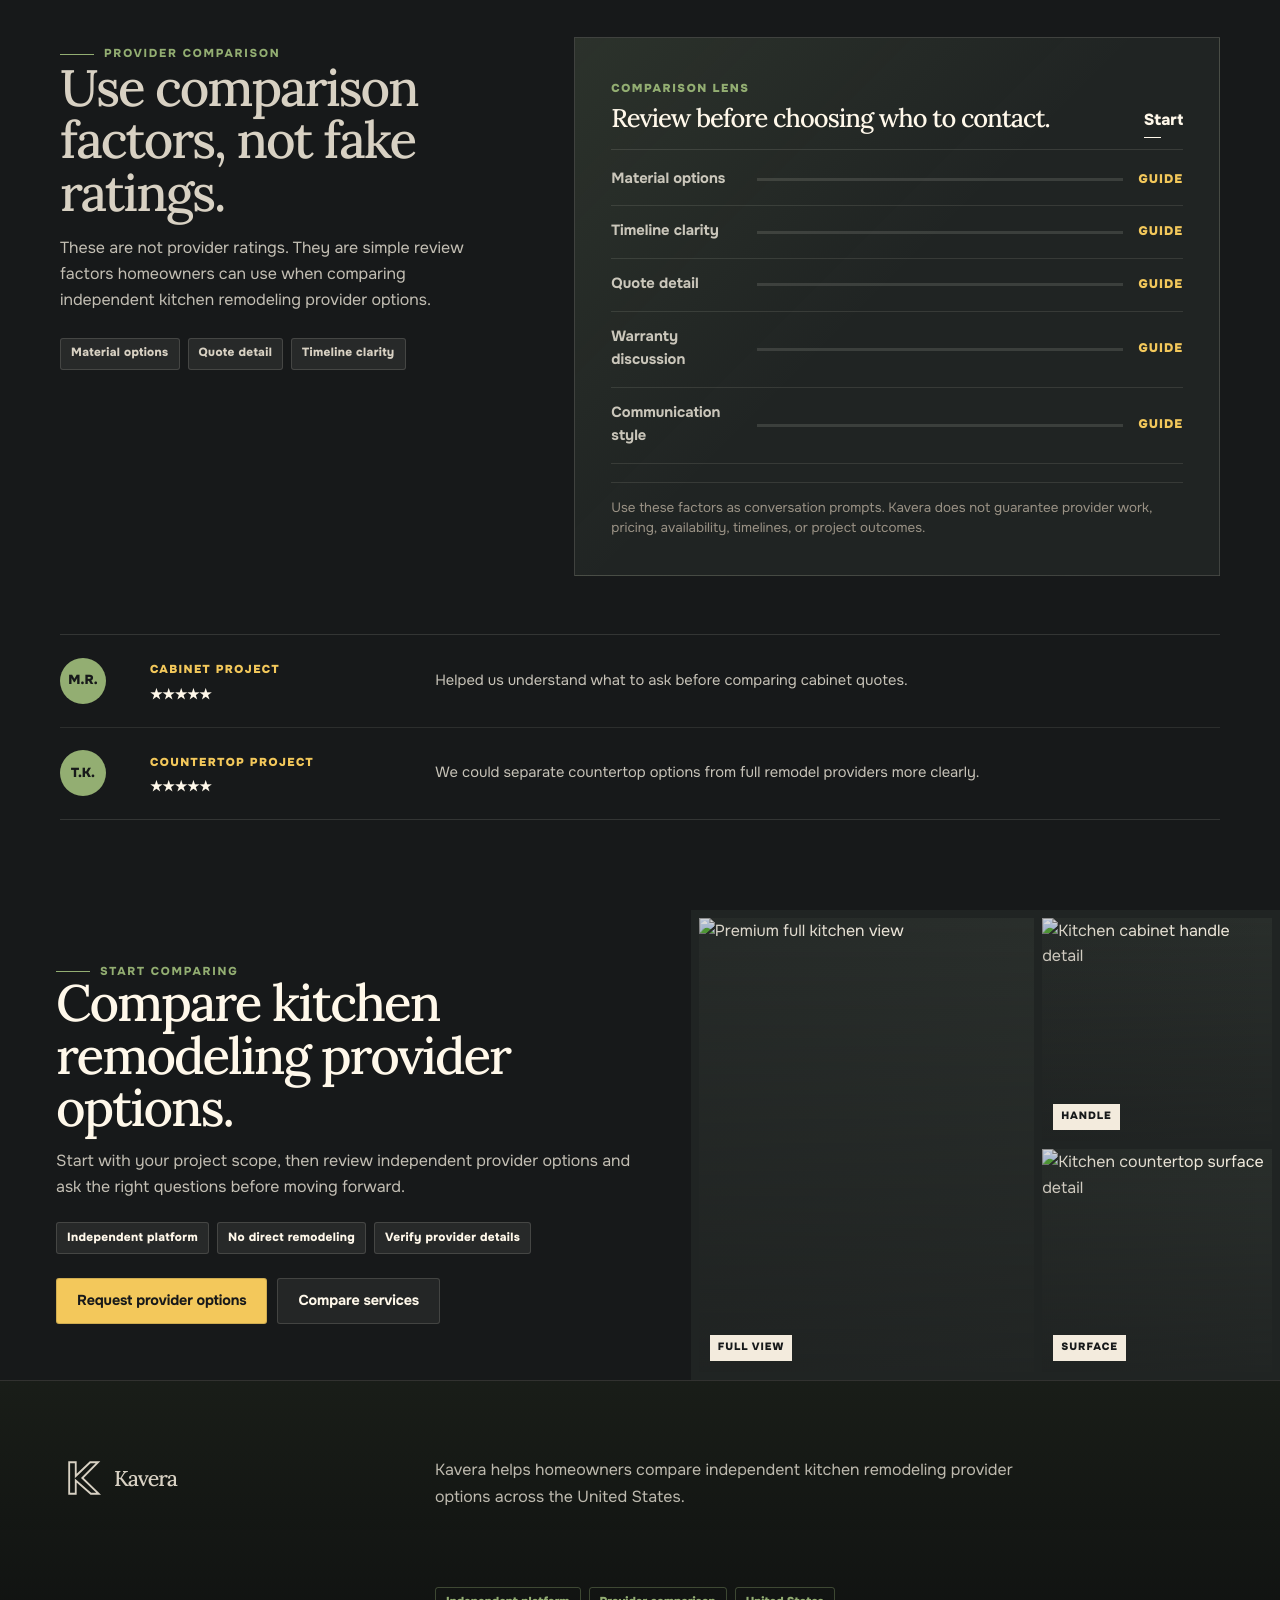
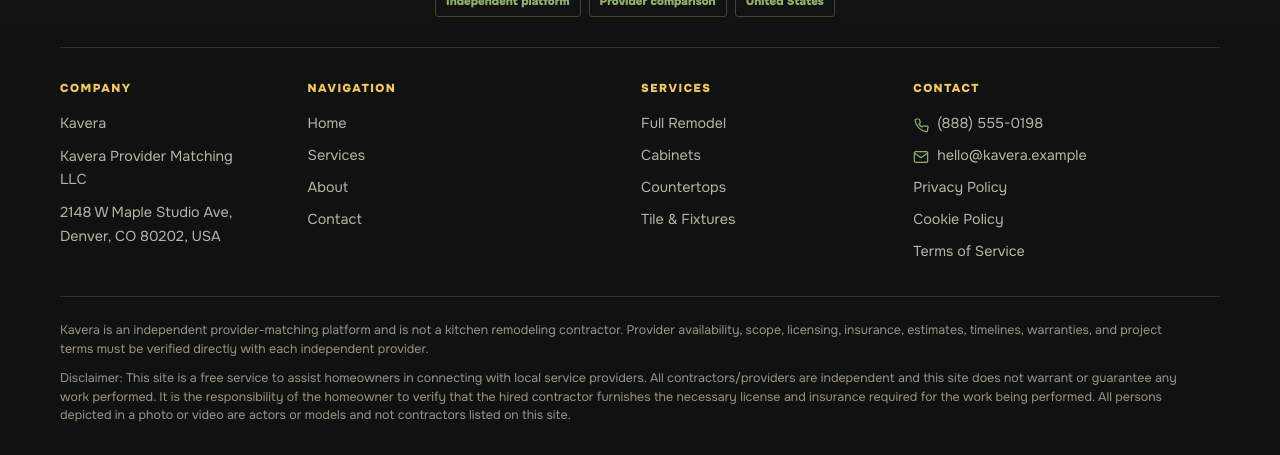
==== commit f9519ec8: "+" ====
--- a/index.html
+++ b/index.html
@@ -141,88 +141,71 @@
     </div>
 </section>
 
-        <!-- =====================================================
-      3. KITCHEN MATCH
+    <!-- =====================================================
+      3. PROVIDER FIT RAIL
     ====================================================== -->
-        <section class="section section--card-light home-match" id="match" aria-labelledby="home-match-title">
-            <div class="container">
-                <div class="home-match__grid">
-                    <figure class="home-match__photo">
-                        <img src="./assets/images/detail-sink.jpg" alt="Warm kitchen sink and countertop detail"
-                            loading="lazy">
-                        <span class="home-match__photo-label">Visual match</span>
-                    </figure>
-
-                    <div class="home-match__content">
-                        <span class="eyebrow">Kitchen match</span>
-
-                        <h2 id="home-match-title">
-                            Shape the search before comparing providers.
-                        </h2>
-
-                        <p>
-                            These choices are not a form. They help homeowners think through project direction before
-                            requesting provider options on the Contact page.
-                        </p>
-
-                        <div class="home-match__choices">
-                            <div class="match-choice" data-choice-group>
-                                <span class="match-choice__label">What are you planning?</span>
-
-                                <div class="match-choice__options">
-                                    <button class="match-choice__button is-active" type="button" data-choice
-                                        aria-pressed="true">Cabinets</button>
-                                    <button class="match-choice__button" type="button" data-choice
-                                        aria-pressed="false">Countertops</button>
-                                    <button class="match-choice__button" type="button" data-choice
-                                        aria-pressed="false">Full remodel</button>
-                                    <button class="match-choice__button" type="button" data-choice
-                                        aria-pressed="false">Backsplash</button>
-                                </div>
-                            </div>
-
-                            <div class="match-choice" data-choice-group>
-                                <span class="match-choice__label">What matters most?</span>
-
-                                <div class="match-choice__options">
-                                    <button class="match-choice__button is-active" type="button" data-choice
-                                        aria-pressed="true">Budget</button>
-                                    <button class="match-choice__button" type="button" data-choice
-                                        aria-pressed="false">Timeline</button>
-                                    <button class="match-choice__button" type="button" data-choice
-                                        aria-pressed="false">Materials</button>
-                                    <button class="match-choice__button" type="button" data-choice
-                                        aria-pressed="false">Design</button>
-                                </div>
-                            </div>
-
-                            <div class="match-choice" data-choice-group>
-                                <span class="match-choice__label">What stage are you in?</span>
-
-                                <div class="match-choice__options">
-                                    <button class="match-choice__button is-active" type="button" data-choice
-                                        aria-pressed="true">Exploring</button>
-                                    <button class="match-choice__button" type="button" data-choice
-                                        aria-pressed="false">Comparing quotes</button>
-                                    <button class="match-choice__button" type="button" data-choice
-                                        aria-pressed="false">Ready to contact</button>
-                                </div>
-                            </div>
-                        </div>
-
-                        <div class="page-hero__actions">
-                            <a class="button button--dark" href="contact.html#request">
-                                <span>Request options</span>
-                            </a>
-
-                            <a class="button button--ghost" href="services.html">
-                                <span>Explore categories</span>
-                            </a>
-                        </div>
-                    </div>
-                </div>
-            </div>
-        </section>
+    <section class="home-match home-match-rail" id="match" aria-labelledby="home-match-title">
+        <div class="home-match-rail__bg" aria-hidden="true">
+            <img src="./assets/images/detail-sink.jpg" alt="">
+        </div>
+    
+        <div class="container">
+            <div class="home-match-rail__header">
+                <span class="eyebrow">Before you compare</span>
+    
+                <h2 id="home-match-title">
+                    Review the right details before contacting providers.
+                </h2>
+    
+                <p>
+                    Kavera helps homeowners organize the kitchen provider search around scope, materials,
+                    quote clarity, timing, and direct provider verification.
+                </p>
+            </div>
+    
+            <div class="home-match-rail__list" aria-label="Kitchen provider comparison factors">
+                <article class="home-match-rail__item">
+                    <span>01</span>
+                    <h3>Project scope</h3>
+                    <p>Separate cabinets, countertops, tile, fixtures, and full remodel conversations.</p>
+                </article>
+    
+                <article class="home-match-rail__item">
+                    <span>02</span>
+                    <h3>Material direction</h3>
+                    <p>Compare cabinet finishes, surfaces, tile, hardware, lighting, and substitutions.</p>
+                </article>
+    
+                <article class="home-match-rail__item">
+                    <span>03</span>
+                    <h3>Quote clarity</h3>
+                    <p>Ask whether labor, materials, removals, measurements, and changes are separated.</p>
+                </article>
+    
+                <article class="home-match-rail__item">
+                    <span>04</span>
+                    <h3>Timeline</h3>
+                    <p>Review site visits, ordering, access, installation timing, and project conditions.</p>
+                </article>
+    
+                <article class="home-match-rail__item">
+                    <span>05</span>
+                    <h3>Verification</h3>
+                    <p>Confirm license, insurance, warranties, provider terms, and responsibility directly.</p>
+                </article>
+            </div>
+    
+            <div class="home-match-rail__bottom">
+                <a class="button" href="contact.html#request">
+                    <span>Request provider options</span>
+                </a>
+    
+                <a class="button button--ghost" href="services.html">
+                    <span>Explore categories</span>
+                </a>
+            </div>
+        </div>
+    </section>
 
         <!-- =====================================================
       4. MATERIAL BOARD
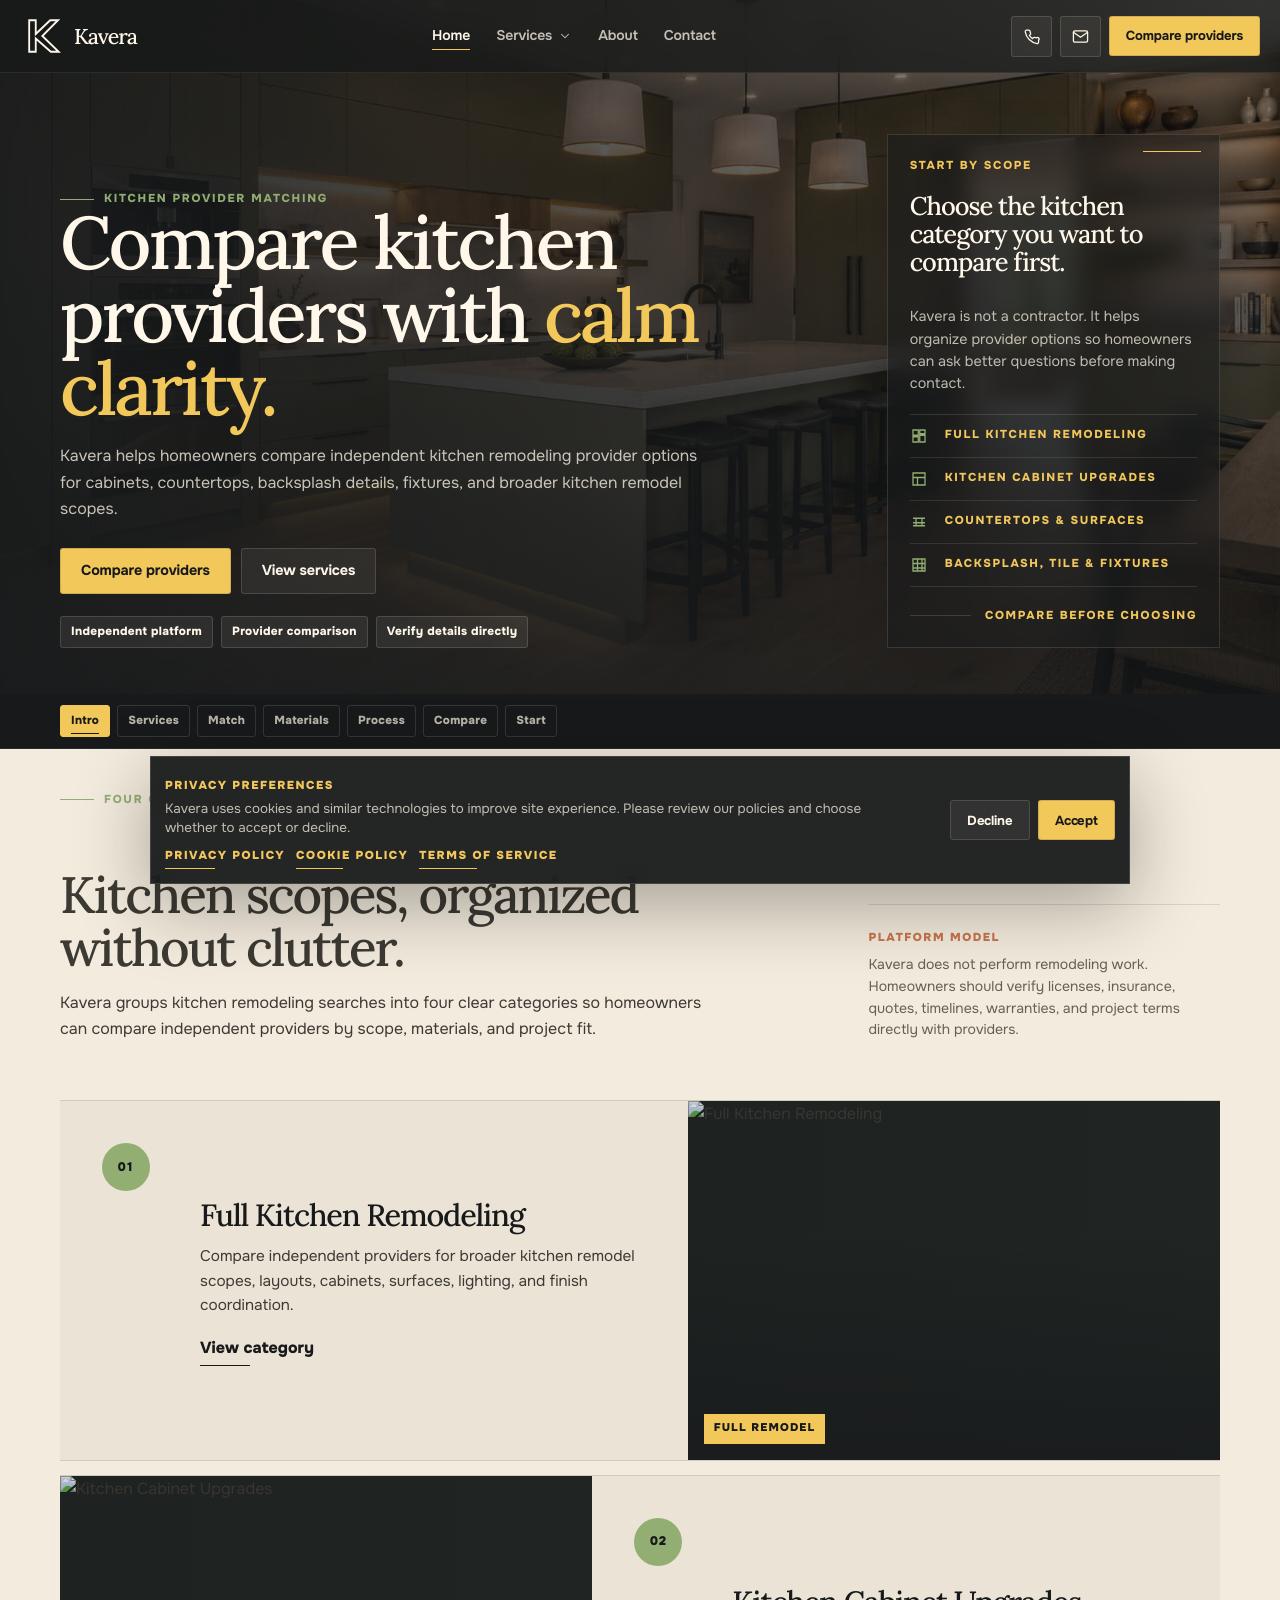
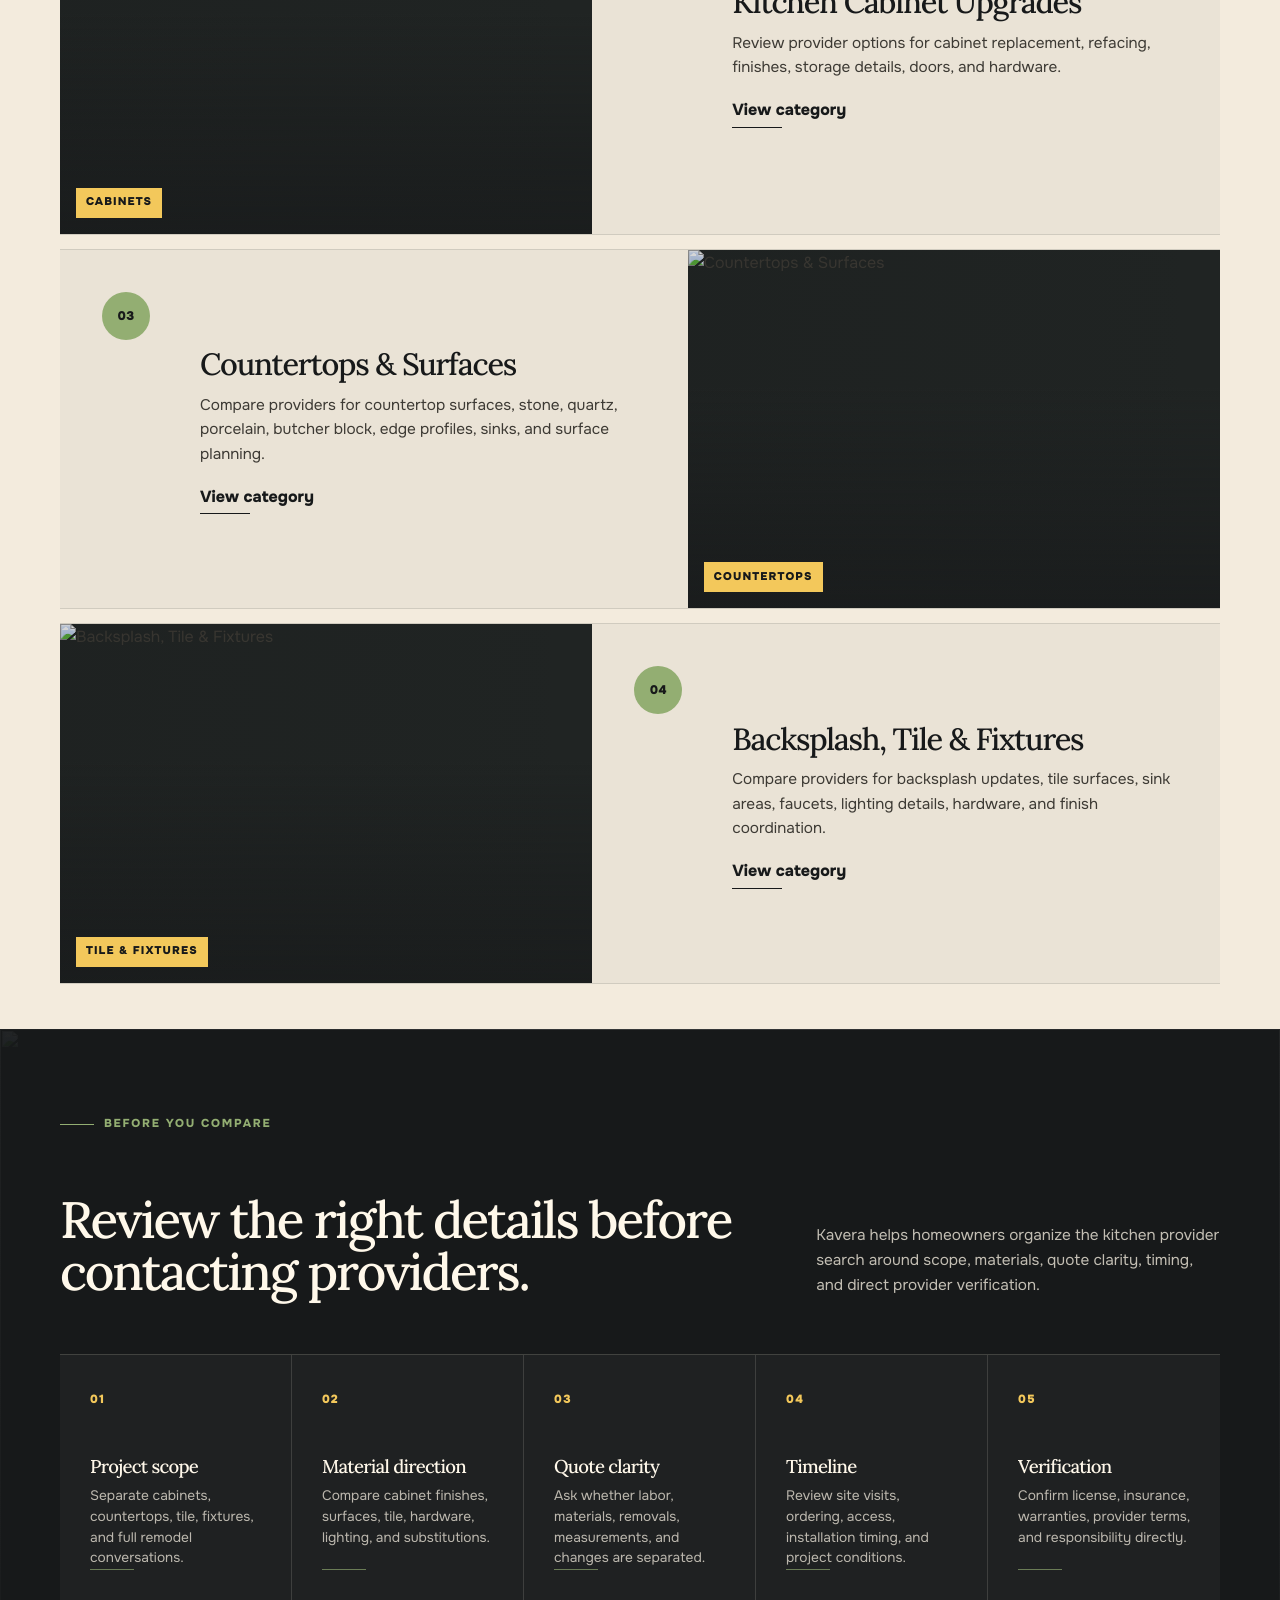
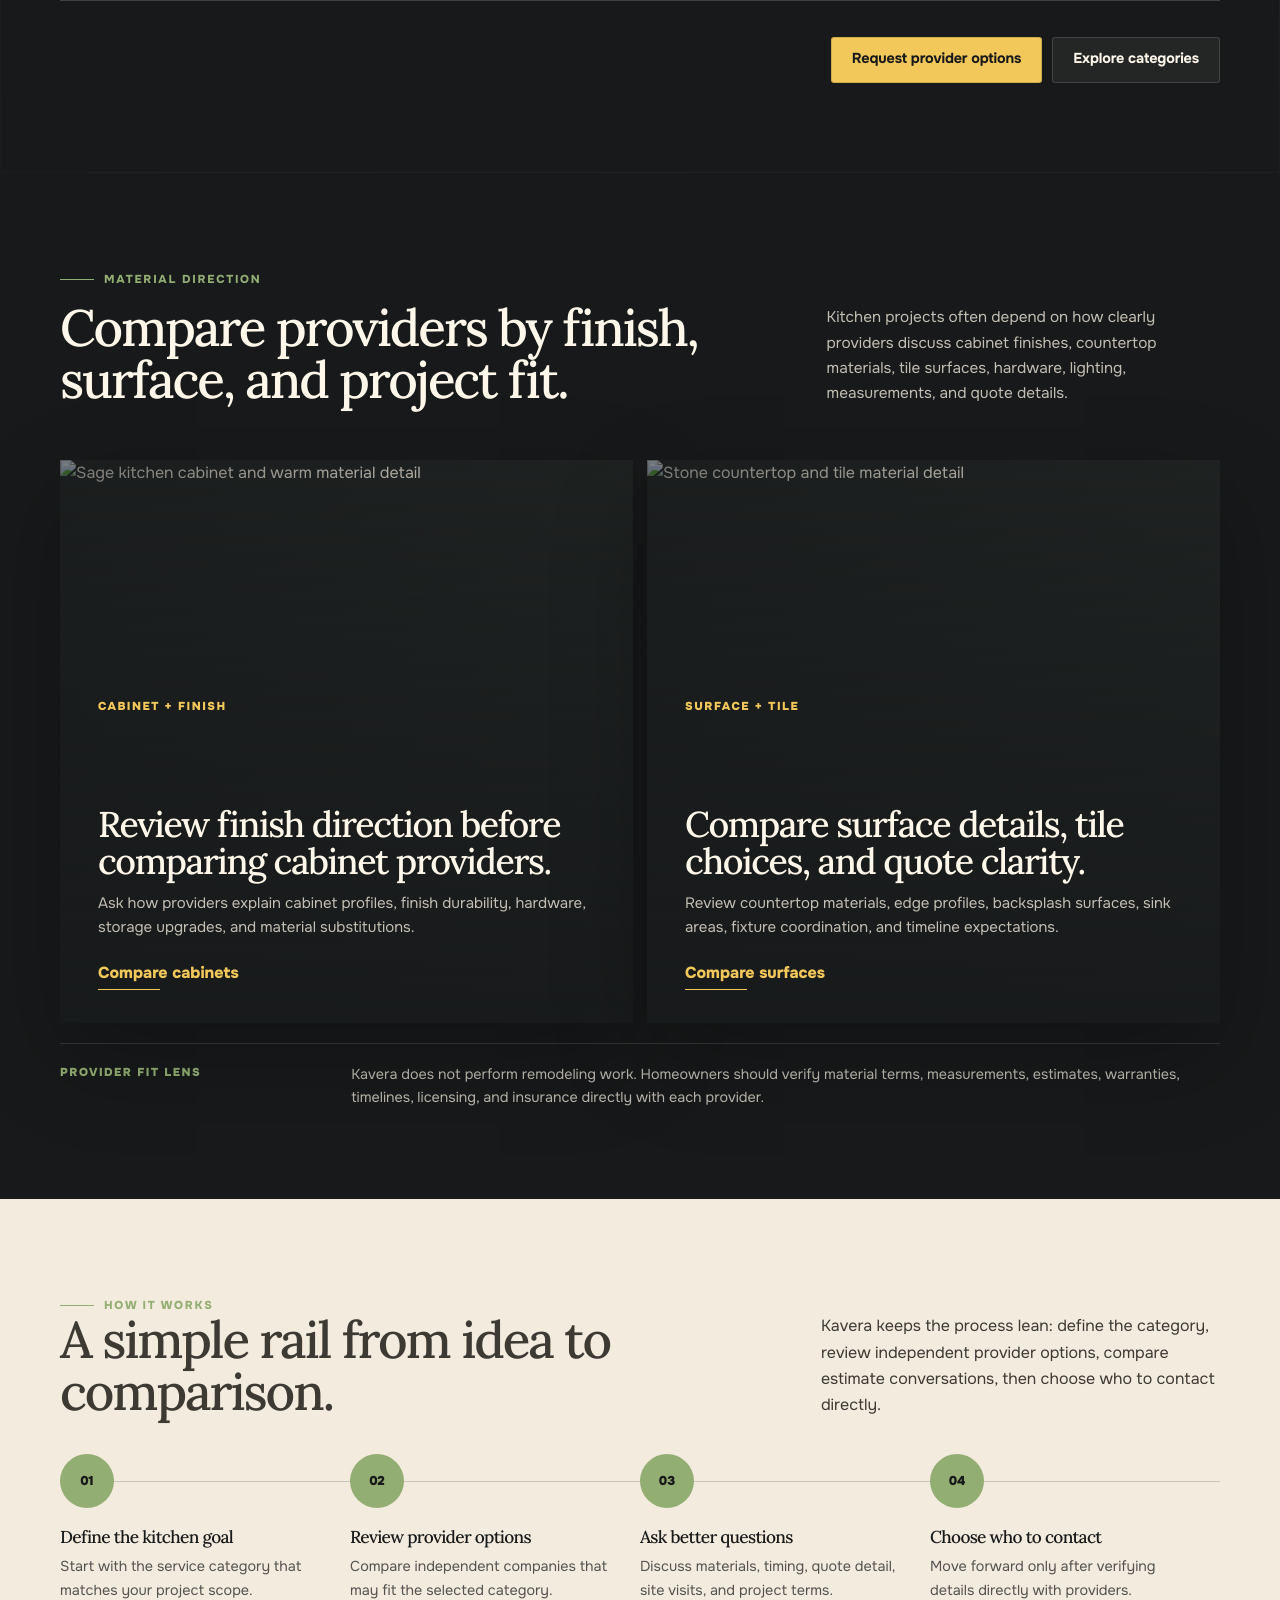
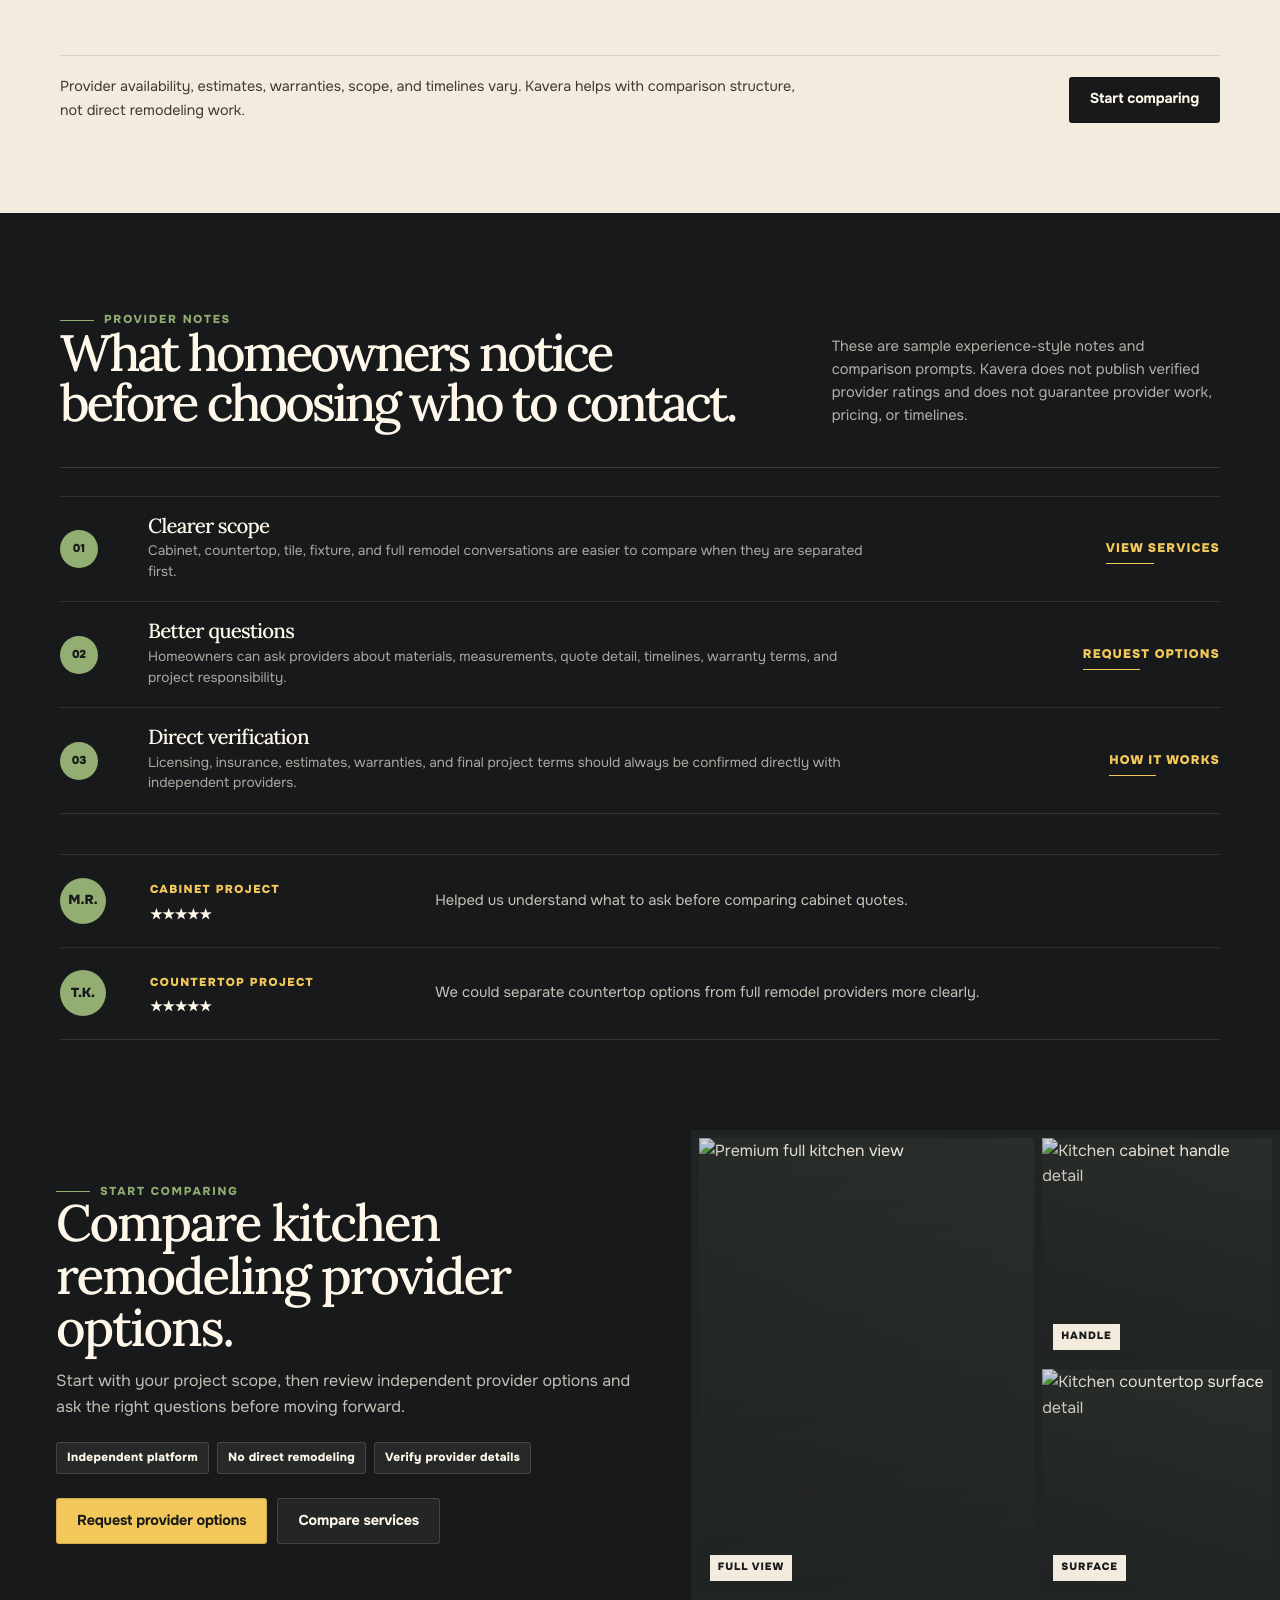
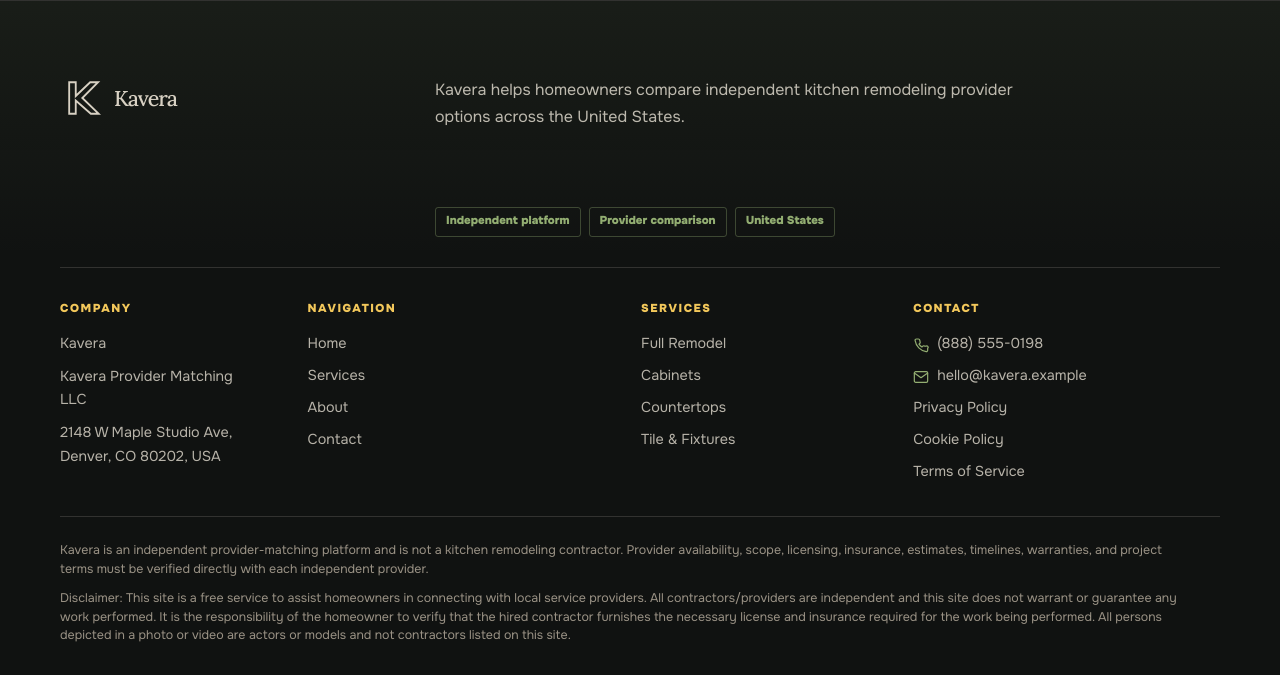
==== commit b5ad3d07: "+" ====
--- a/index.html
+++ b/index.html
@@ -207,75 +207,82 @@
         </div>
     </section>
 
-        <!-- =====================================================
-      4. MATERIAL BOARD
+    <!-- =====================================================
+      4. MATERIAL DIRECTION
     ====================================================== -->
-        <section class="section section--dark home-materials" id="materials" aria-labelledby="home-materials-title">
-            <svg class="kitchen-line-art home-line-art--right" viewBox="0 0 160 160" aria-hidden="true">
-                <path d="M42 18v124M62 18v124M52 18v44M98 20c28 18 28 64 0 82v40" fill="none" stroke="currentColor">
-                </path>
-            </svg>
-
-            <div class="container">
-                <div class="home-materials__grid">
-                    <div class="home-materials__content">
-                        <span class="eyebrow">Material board</span>
-
-                        <h2 id="home-materials-title">
-                            Compare providers by material, finish, and project fit.
-                        </h2>
-
+    <section class="section section--dark home-materials" id="materials" aria-labelledby="home-materials-title">
+        <div class="container">
+            <div class="home-materials__header">
+                <span class="eyebrow">Material direction</span>
+    
+                <div class="home-materials__heading">
+                    <h2 id="home-materials-title">
+                        Compare providers by finish, surface, and project fit.
+                    </h2>
+    
+                    <p>
+                        Kitchen projects often depend on how clearly providers discuss cabinet finishes,
+                        countertop materials, tile surfaces, hardware, lighting, measurements, and quote details.
+                    </p>
+                </div>
+            </div>
+    
+            <div class="home-materials__cards" aria-label="Kitchen material comparison directions">
+                <article class="home-material-card">
+                    <img src="./assets/images/material-sage-cabinet.jpg" alt="Sage kitchen cabinet and warm material detail"
+                        loading="lazy">
+    
+                    <div class="home-material-card__content">
+                        <span>Cabinet + finish</span>
+    
+                        <h3>
+                            Review finish direction before comparing cabinet providers.
+                        </h3>
+    
                         <p>
-                            Kitchen projects often depend on how clearly providers discuss cabinets, surfaces,
-                            tile, hardware, measurements, and finish coordination.
+                            Ask how providers explain cabinet profiles, finish durability, hardware,
+                            storage upgrades, and material substitutions.
                         </p>
-
-                        <ul class="home-materials__list" aria-label="Material comparison ideas">
-                            <li>
-                                <span>01</span>
-                                <p>Ask how providers explain material options, availability, and substitutions.</p>
-                            </li>
-
-                            <li>
-                                <span>02</span>
-                                <p>Compare finish coordination across cabinets, countertops, tile, and fixtures.</p>
-                            </li>
-
-                            <li>
-                                <span>03</span>
-                                <p>Review whether measurements, quote detail, and timeline expectations are clear.</p>
-                            </li>
-                        </ul>
-                    </div>
-
-                    <div class="material-stack" aria-label="Kitchen material composition">
-                        <figure class="material-stack__piece material-stack__piece--large">
-                            <img src="./assets/images/material-wood.jpg" alt="Warm wood cabinet material sample"
-                                loading="lazy">
-                            <span>Cabinet finish</span>
-                        </figure>
-
-                        <figure class="material-stack__piece">
-                            <img src="./assets/images/material-marble.jpg" alt="Stone kitchen countertop sample"
-                                loading="lazy">
-                            <span>Countertop type</span>
-                        </figure>
-
-                        <figure class="material-stack__piece">
-                            <img src="./assets/images/material-brass-handle.jpg" alt="Brass cabinet handle detail"
-                                loading="lazy">
-                            <span>Hardware style</span>
-                        </figure>
-
-                        <figure class="material-stack__piece material-stack__piece--wide">
-                            <img src="./assets/images/material-cream-tile.jpg" alt="Cream kitchen tile surface sample"
-                                loading="lazy">
-                            <span>Tile surface</span>
-                        </figure>
-                    </div>
-                </div>
-            </div>
-        </section>
+    
+                        <a class="text-link" href="kitchen-cabinet-upgrades.html">
+                            Compare cabinets
+                        </a>
+                    </div>
+                </article>
+    
+                <article class="home-material-card">
+                    <img src="./assets/images/material-marble.jpg" alt="Stone countertop and tile material detail"
+                        loading="lazy">
+    
+                    <div class="home-material-card__content">
+                        <span>Surface + tile</span>
+    
+                        <h3>
+                            Compare surface details, tile choices, and quote clarity.
+                        </h3>
+    
+                        <p>
+                            Review countertop materials, edge profiles, backsplash surfaces,
+                            sink areas, fixture coordination, and timeline expectations.
+                        </p>
+    
+                        <a class="text-link" href="countertops-surfaces.html">
+                            Compare surfaces
+                        </a>
+                    </div>
+                </article>
+            </div>
+    
+            <div class="home-materials__bottom">
+                <span>Provider fit lens</span>
+    
+                <p>
+                    Kavera does not perform remodeling work. Homeowners should verify material terms,
+                    measurements, estimates, warranties, timelines, licensing, and insurance directly with each provider.
+                </p>
+            </div>
+        </div>
+    </section>
 
         <!-- =====================================================
       5. PROCESS
@@ -336,107 +343,99 @@
             </div>
         </section>
 
-        <!-- =====================================================
-      6. PROVIDER COMPARISON
+    <!-- =====================================================
+      6. PROVIDER NOTES
     ====================================================== -->
-        <section class="section section--dark home-compare" id="compare" aria-labelledby="home-compare-title">
-            <div class="container">
-                <div class="home-compare__grid">
-                    <div class="home-compare__content">
-                        <span class="eyebrow">Provider comparison</span>
-
-                        <h2 id="home-compare-title">
-                            Use comparison factors, not fake ratings.
-                        </h2>
-
+    <section class="section section--dark home-trust" id="compare" aria-labelledby="home-trust-title">
+        <div class="container">
+            <div class="home-trust__head">
+                <div class="home-trust__title">
+                    <span class="eyebrow">Provider notes</span>
+    
+                    <h2 id="home-trust-title">
+                        What homeowners notice before choosing who to contact.
+                    </h2>
+                </div>
+    
+                <p>
+                    These are sample experience-style notes and comparison prompts. Kavera does not publish
+                    verified provider ratings and does not guarantee provider work, pricing, or timelines.
+                </p>
+            </div>
+    
+            <div class="home-trust__rail" aria-label="Kitchen provider comparison prompts">
+                <article class="home-trust__item">
+                    <span>01</span>
+    
+                    <div>
+                        <h3>Clearer scope</h3>
                         <p>
-                            These are not provider ratings. They are simple review factors homeowners can use when
-                            comparing independent kitchen remodeling provider options.
+                            Cabinet, countertop, tile, fixture, and full remodel conversations are easier to compare
+                            when they are separated first.
                         </p>
-
-                        <div class="badge-row">
-                            <span class="badge">Material options</span>
-                            <span class="badge">Quote detail</span>
-                            <span class="badge">Timeline clarity</span>
-                        </div>
-                    </div>
-
-                    <div class="score-panel">
-                        <div class="home-compare__head">
-                            <div>
-                                <span>Comparison lens</span>
-                                <strong>Review before choosing who to contact.</strong>
-                            </div>
-
-                            <a class="text-link" href="contact.html#request">Start</a>
-                        </div>
-
-                        <div class="score-row">
-                            <span>Material options</span>
-                            <div class="score-line" data-score="82"></div>
-                            <strong>Guide</strong>
-                        </div>
-
-                        <div class="score-row">
-                            <span>Timeline clarity</span>
-                            <div class="score-line" data-score="74"></div>
-                            <strong>Guide</strong>
-                        </div>
-
-                        <div class="score-row">
-                            <span>Quote detail</span>
-                            <div class="score-line" data-score="88"></div>
-                            <strong>Guide</strong>
-                        </div>
-
-                        <div class="score-row">
-                            <span>Warranty discussion</span>
-                            <div class="score-line" data-score="69"></div>
-                            <strong>Guide</strong>
-                        </div>
-
-                        <div class="score-row">
-                            <span>Communication style</span>
-                            <div class="score-line" data-score="78"></div>
-                            <strong>Guide</strong>
-                        </div>
-
-                        <p class="home-compare__note">
-                            Use these factors as conversation prompts. Kavera does not guarantee provider work,
-                            pricing, availability, timelines, or project outcomes.
+                    </div>
+    
+                    <a href="services.html">View services</a>
+                </article>
+    
+                <article class="home-trust__item">
+                    <span>02</span>
+    
+                    <div>
+                        <h3>Better questions</h3>
+                        <p>
+                            Homeowners can ask providers about materials, measurements, quote detail, timelines,
+                            warranty terms, and project responsibility.
                         </p>
                     </div>
-                </div>
-
-                <div class="home-proof" aria-label="Sample experience-style social proof">
-                    <article class="home-proof__row">
-                        <span class="home-proof__avatar">M.R.</span>
-
-                        <div class="home-proof__meta">
-                            <span>Cabinet project</span>
-                            <strong>★★★★★</strong>
-                        </div>
-
+    
+                    <a href="contact.html#request">Request options</a>
+                </article>
+    
+                <article class="home-trust__item">
+                    <span>03</span>
+    
+                    <div>
+                        <h3>Direct verification</h3>
                         <p>
-                            Helped us understand what to ask before comparing cabinet quotes.
+                            Licensing, insurance, estimates, warranties, and final project terms should always be
+                            confirmed directly with independent providers.
                         </p>
-                    </article>
-
-                    <article class="home-proof__row">
-                        <span class="home-proof__avatar">T.K.</span>
-
-                        <div class="home-proof__meta">
-                            <span>Countertop project</span>
-                            <strong>★★★★★</strong>
-                        </div>
-
-                        <p>
-                            We could separate countertop options from full remodel providers more clearly.
-                        </p>
-                    </article>
-                </div>
-            </div>
-        </section>
+                    </div>
+    
+                    <a href="about.html">How it works</a>
+                </article>
+            </div>
+    
+            <div class="home-proof" aria-label="Sample experience-style social proof">
+                <article class="home-proof__row">
+                    <span class="home-proof__avatar">M.R.</span>
+    
+                    <div class="home-proof__meta">
+                        <span>Cabinet project</span>
+                        <strong>★★★★★</strong>
+                    </div>
+    
+                    <p>
+                        Helped us understand what to ask before comparing cabinet quotes.
+                    </p>
+                </article>
+    
+                <article class="home-proof__row">
+                    <span class="home-proof__avatar">T.K.</span>
+    
+                    <div class="home-proof__meta">
+                        <span>Countertop project</span>
+                        <strong>★★★★★</strong>
+                    </div>
+    
+                    <p>
+                        We could separate countertop options from full remodel providers more clearly.
+                    </p>
+                </article>
+            </div>
+        </div>
+    </section>
 
         <!-- =====================================================
       7. COMPACT CTA
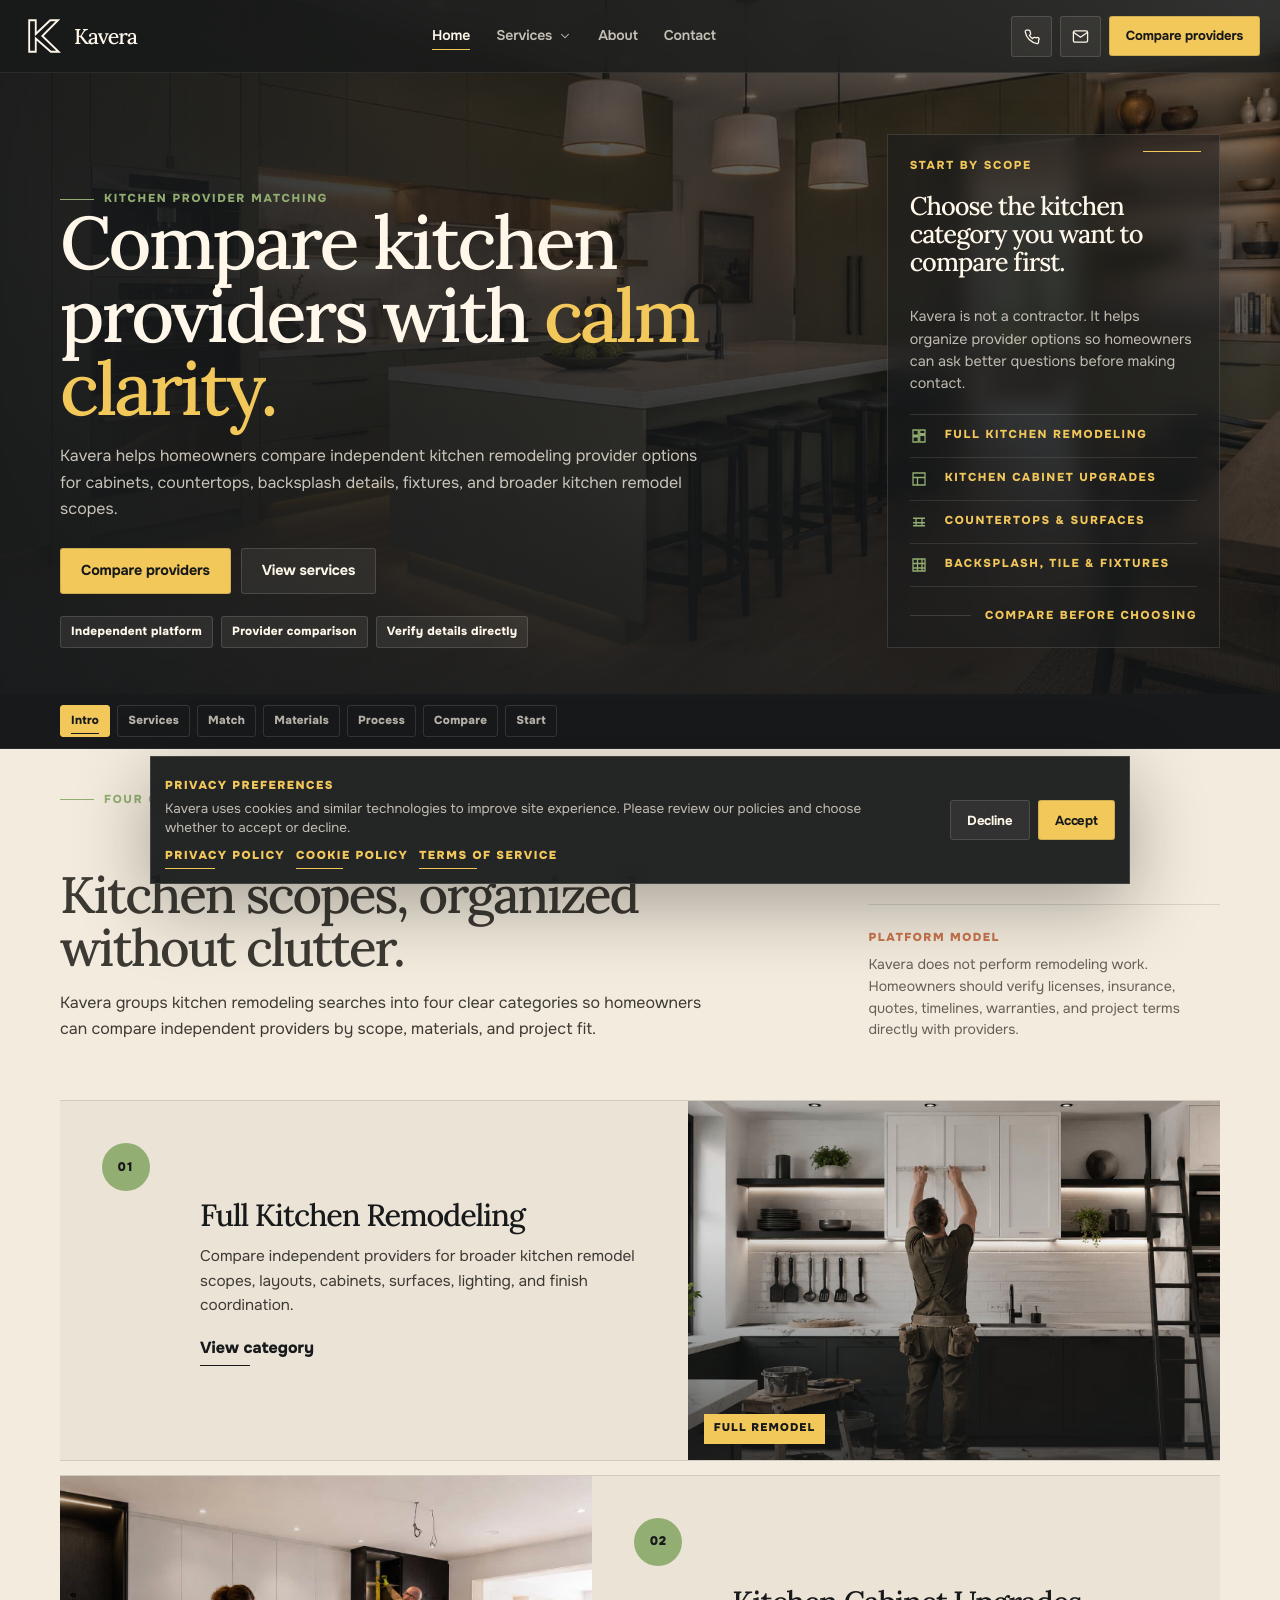
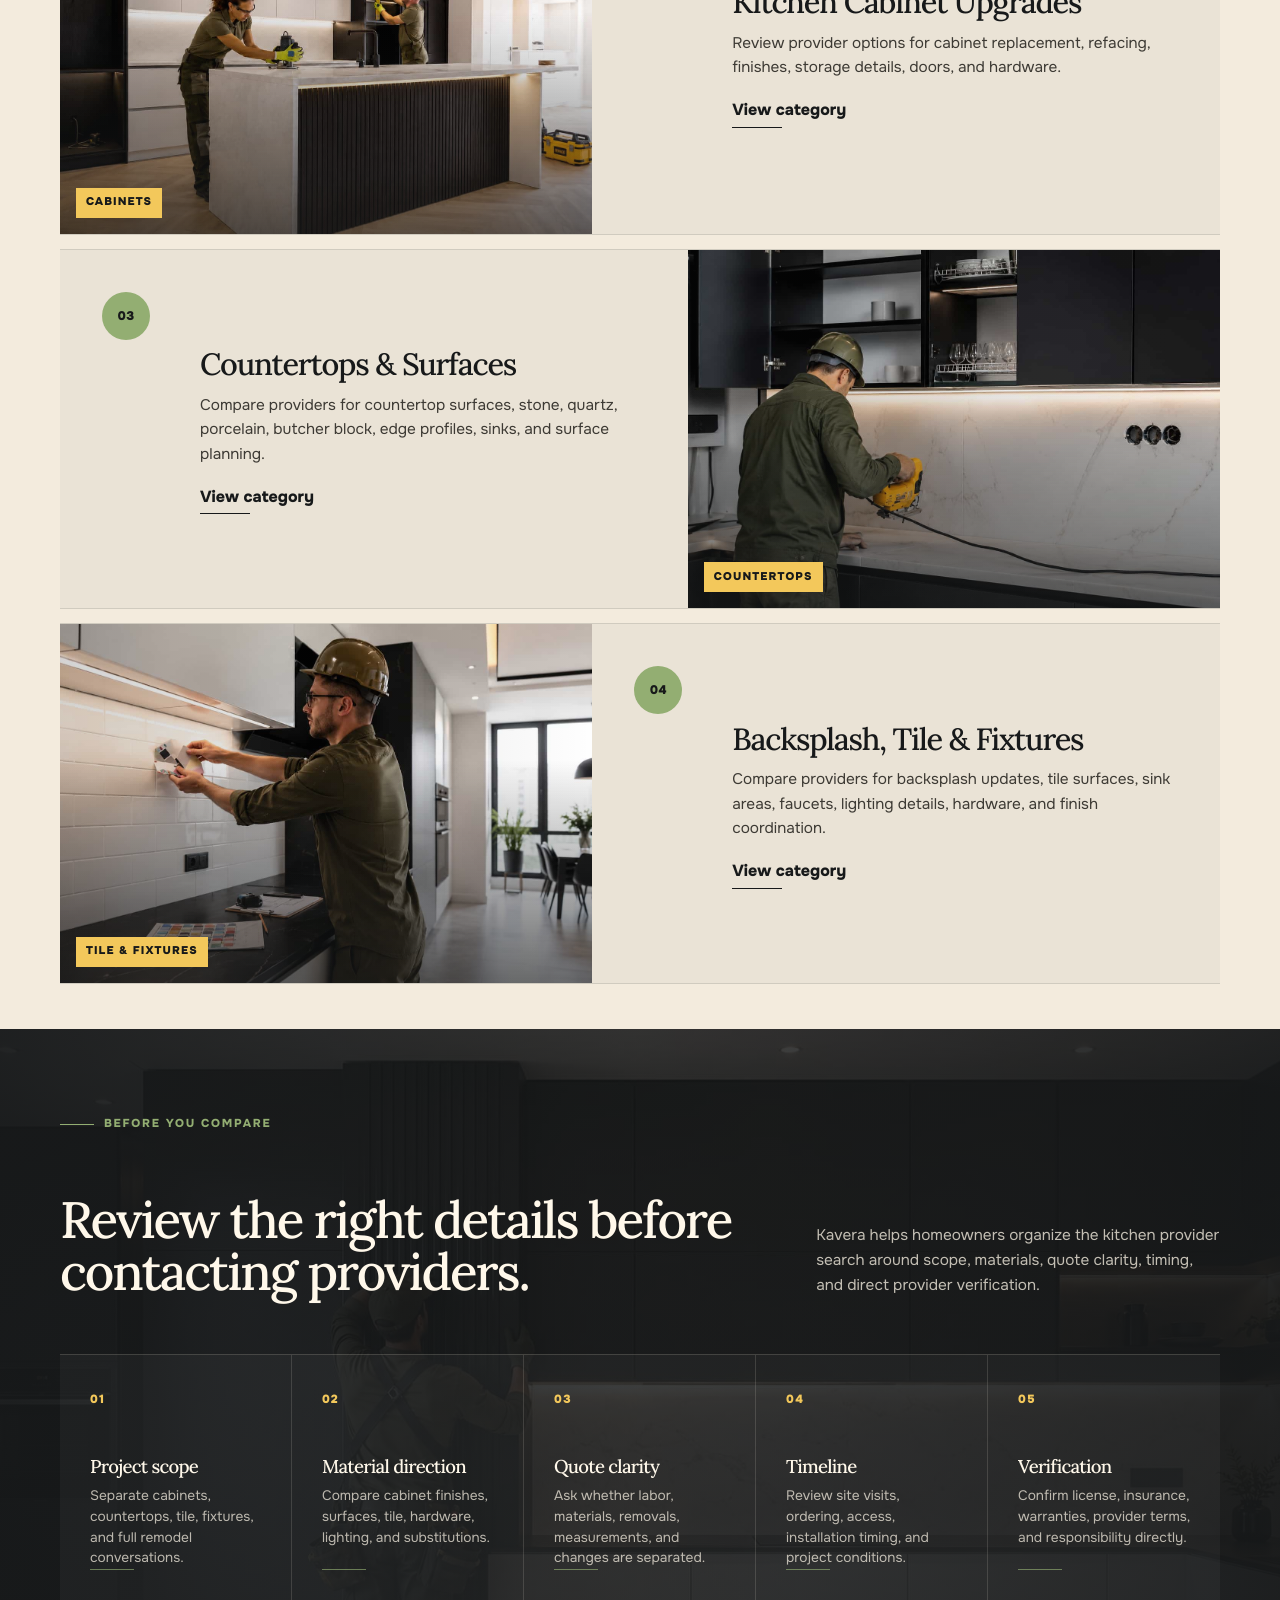
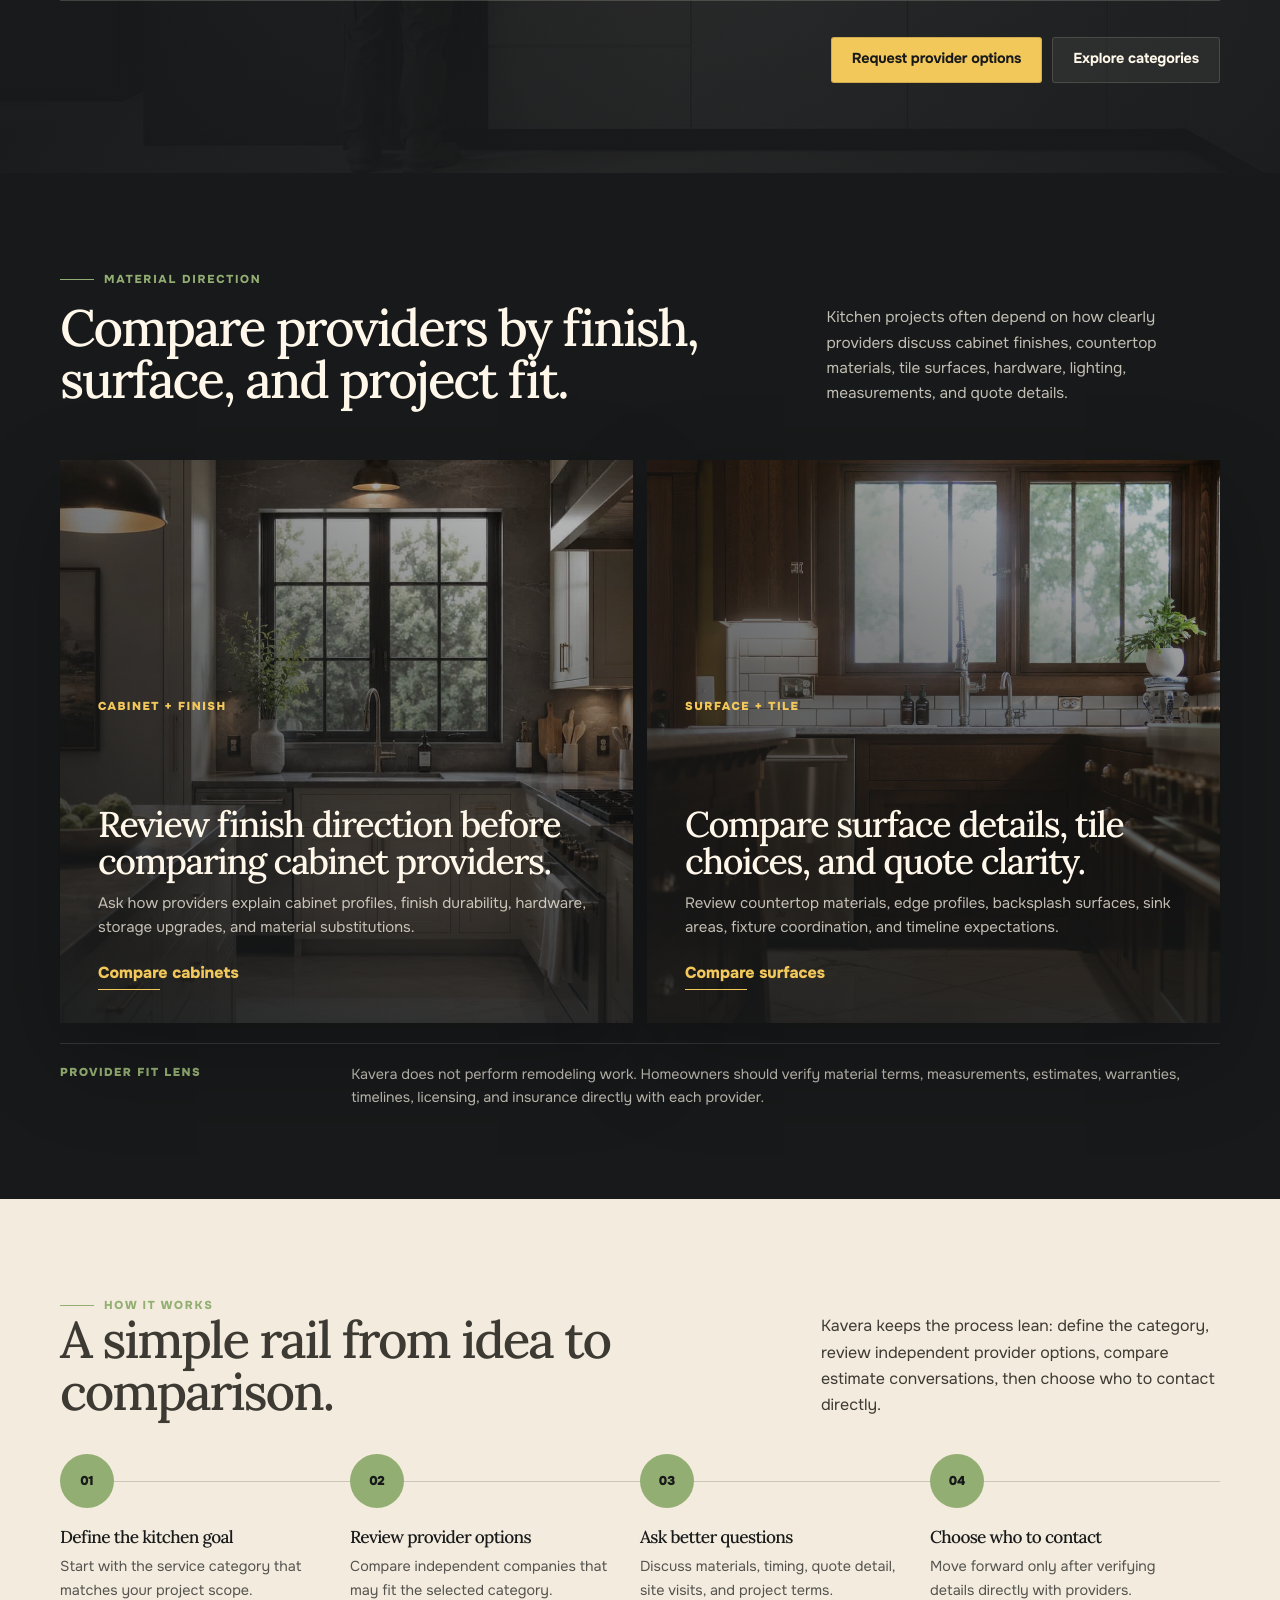
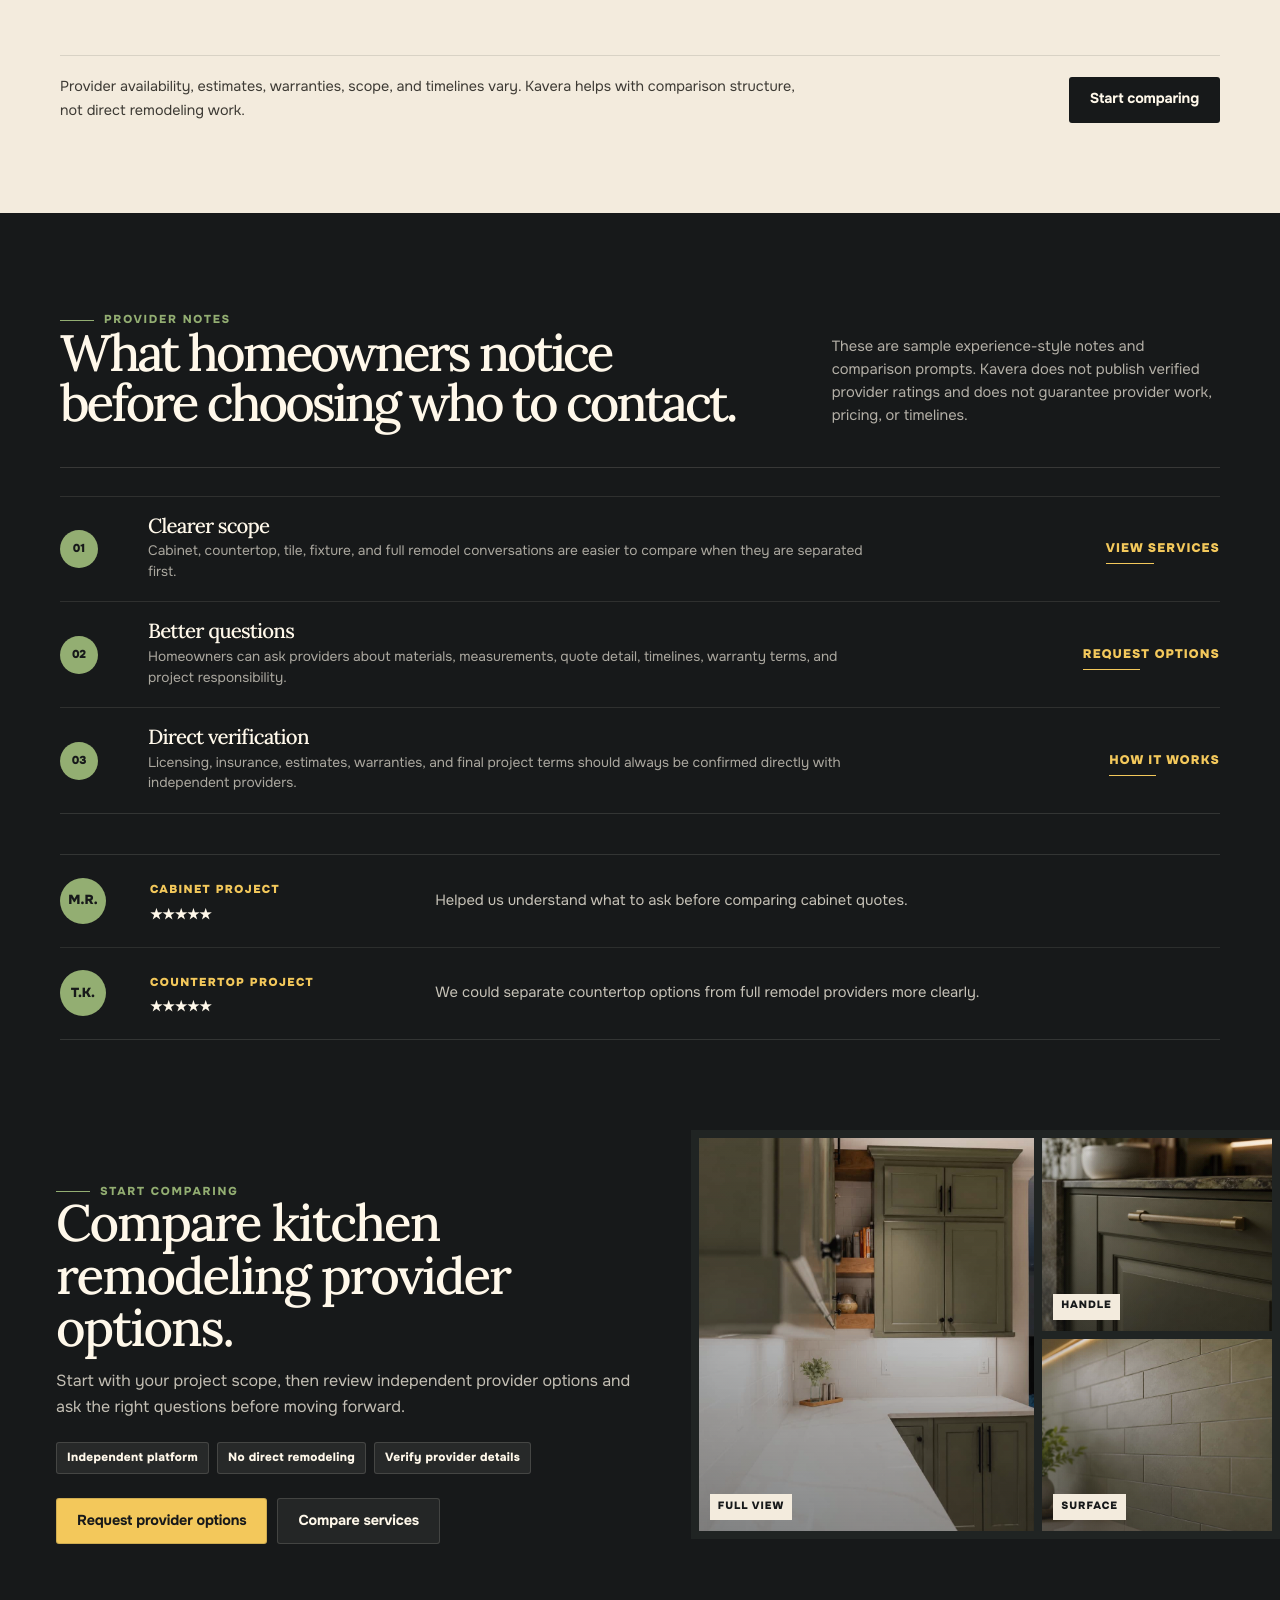
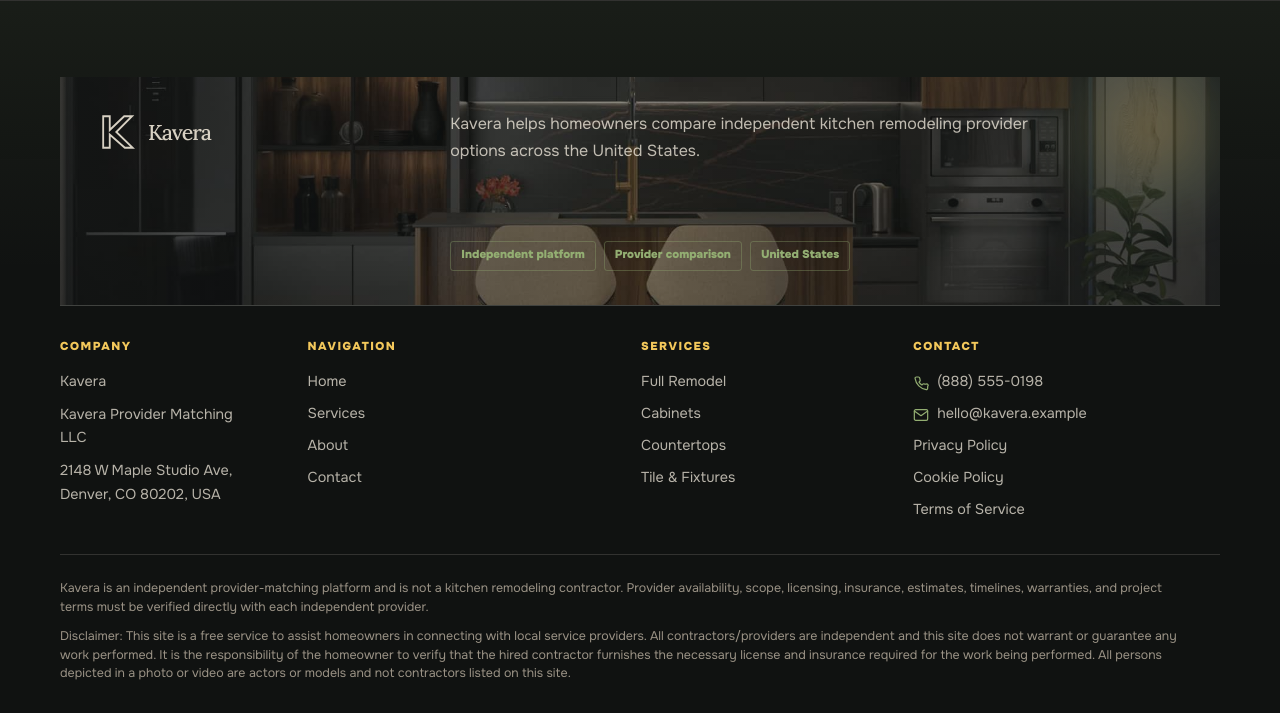
==== commit d69319b3: "+" ====
--- a/index.html
+++ b/index.html
@@ -251,7 +251,7 @@
                 </article>
     
                 <article class="home-material-card">
-                    <img src="./assets/images/material-marble.jpg" alt="Stone countertop and tile material detail"
+                    <img src="./assets/images/card-kotchen.jpg" alt="Stone countertop and tile material detail"
                         loading="lazy">
     
                     <div class="home-material-card__content">
--- a/css/style.css
+++ b/css/style.css
@@ -2399,4 +2399,48 @@
 .brand-logo:hover .brand-logo__text {
     color: var(--color-butter);
     transform: translateX(1px);
+}
+
+.site-footer__brand {
+    position: relative;
+    overflow: hidden;
+    isolation: isolate;
+    padding: clamp(22px, 3vw, 34px);
+    background: var(--color-bg-soft);
+}
+
+.site-footer__brand::before {
+    content: "";
+    position: absolute;
+    inset: 0;
+    z-index: 0;
+    background:
+        linear-gradient(90deg,
+            rgba(23, 25, 26, 0.74),
+            rgba(23, 25, 26, 0.42),
+            rgba(23, 25, 26, 0.78)),
+        url("../assets/images/detail-lighting.jpg") center / cover no-repeat;
+    opacity: 1;
+    pointer-events: none;
+}
+
+.site-footer__brand::after {
+    content: "";
+    position: absolute;
+    right: -60px;
+    top: -40px;
+    z-index: 0;
+    width: 260px;
+    height: 180px;
+    background: radial-gradient(circle,
+            rgba(243, 200, 91, 0.26),
+            rgba(147, 174, 114, 0.12) 42%,
+            transparent 72%);
+    filter: blur(18px);
+    pointer-events: none;
+}
+
+.site-footer__brand>* {
+    position: relative;
+    z-index: 1;
 }
